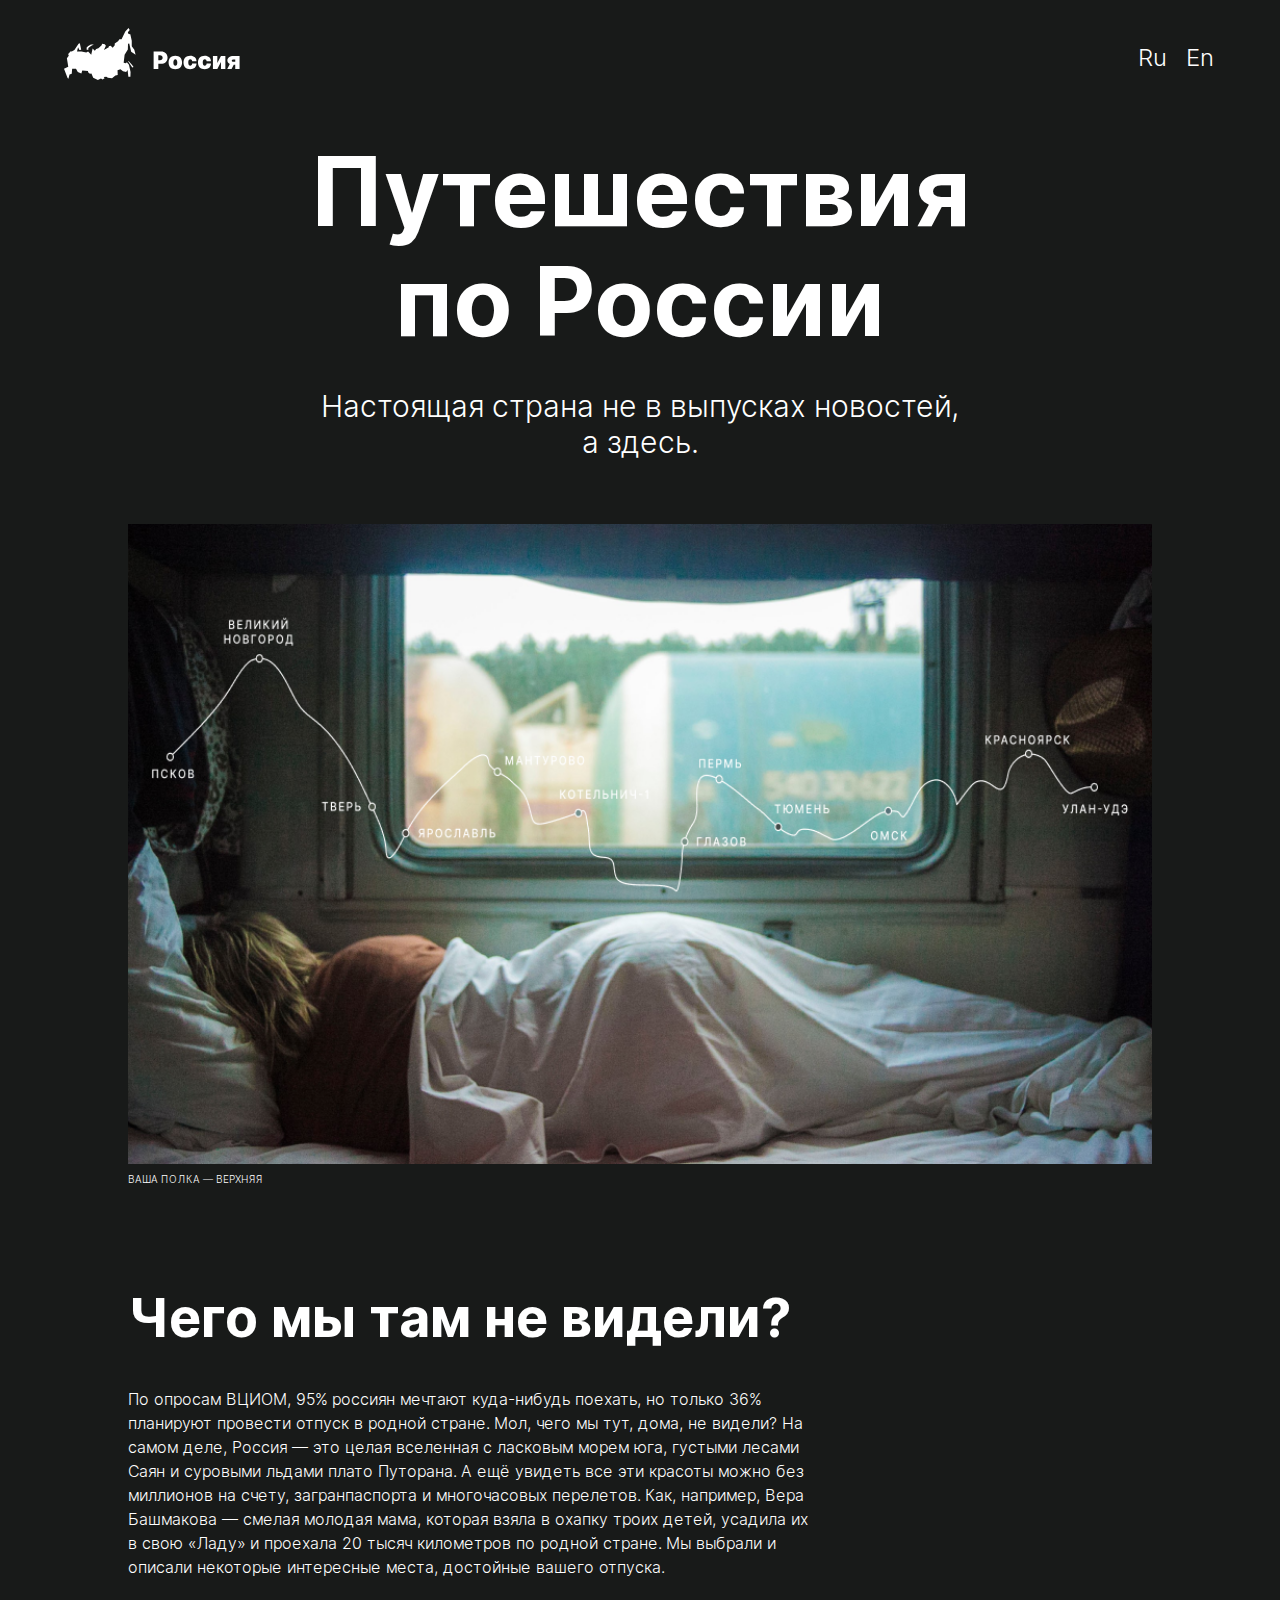
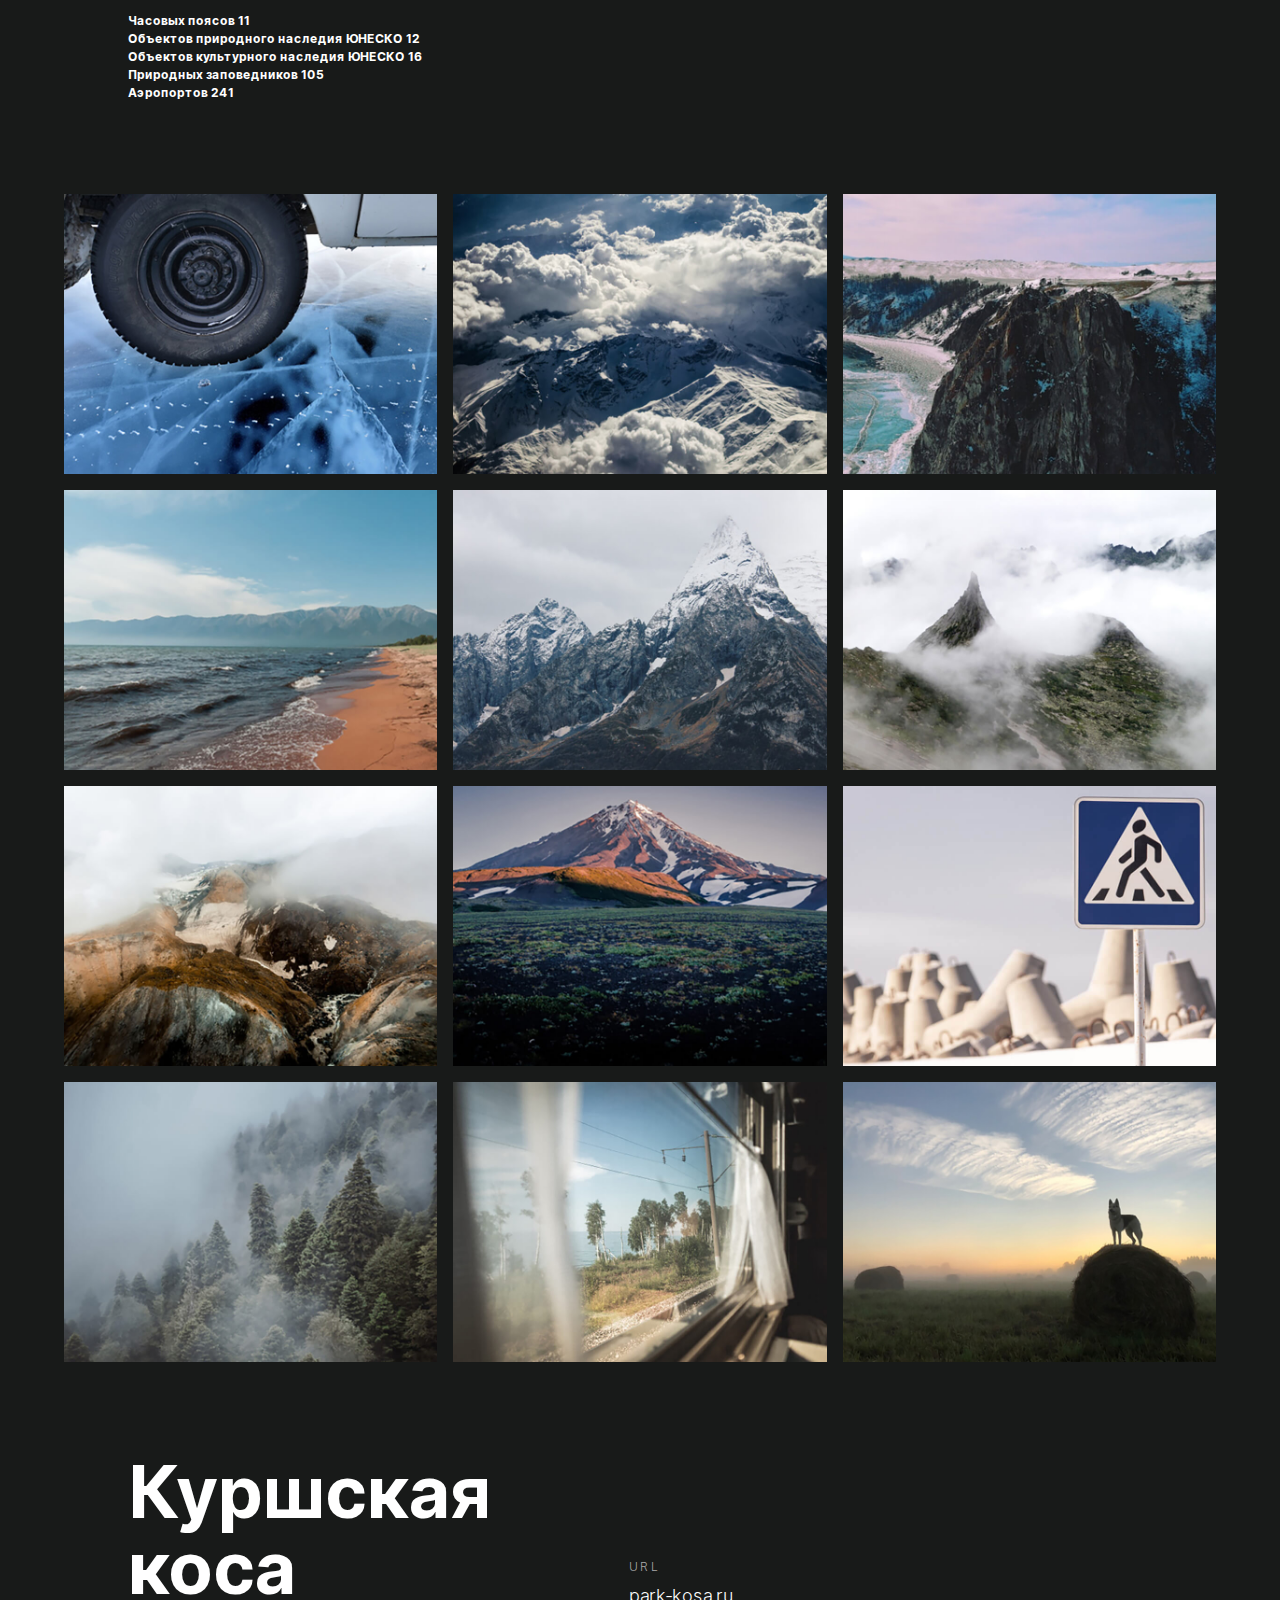
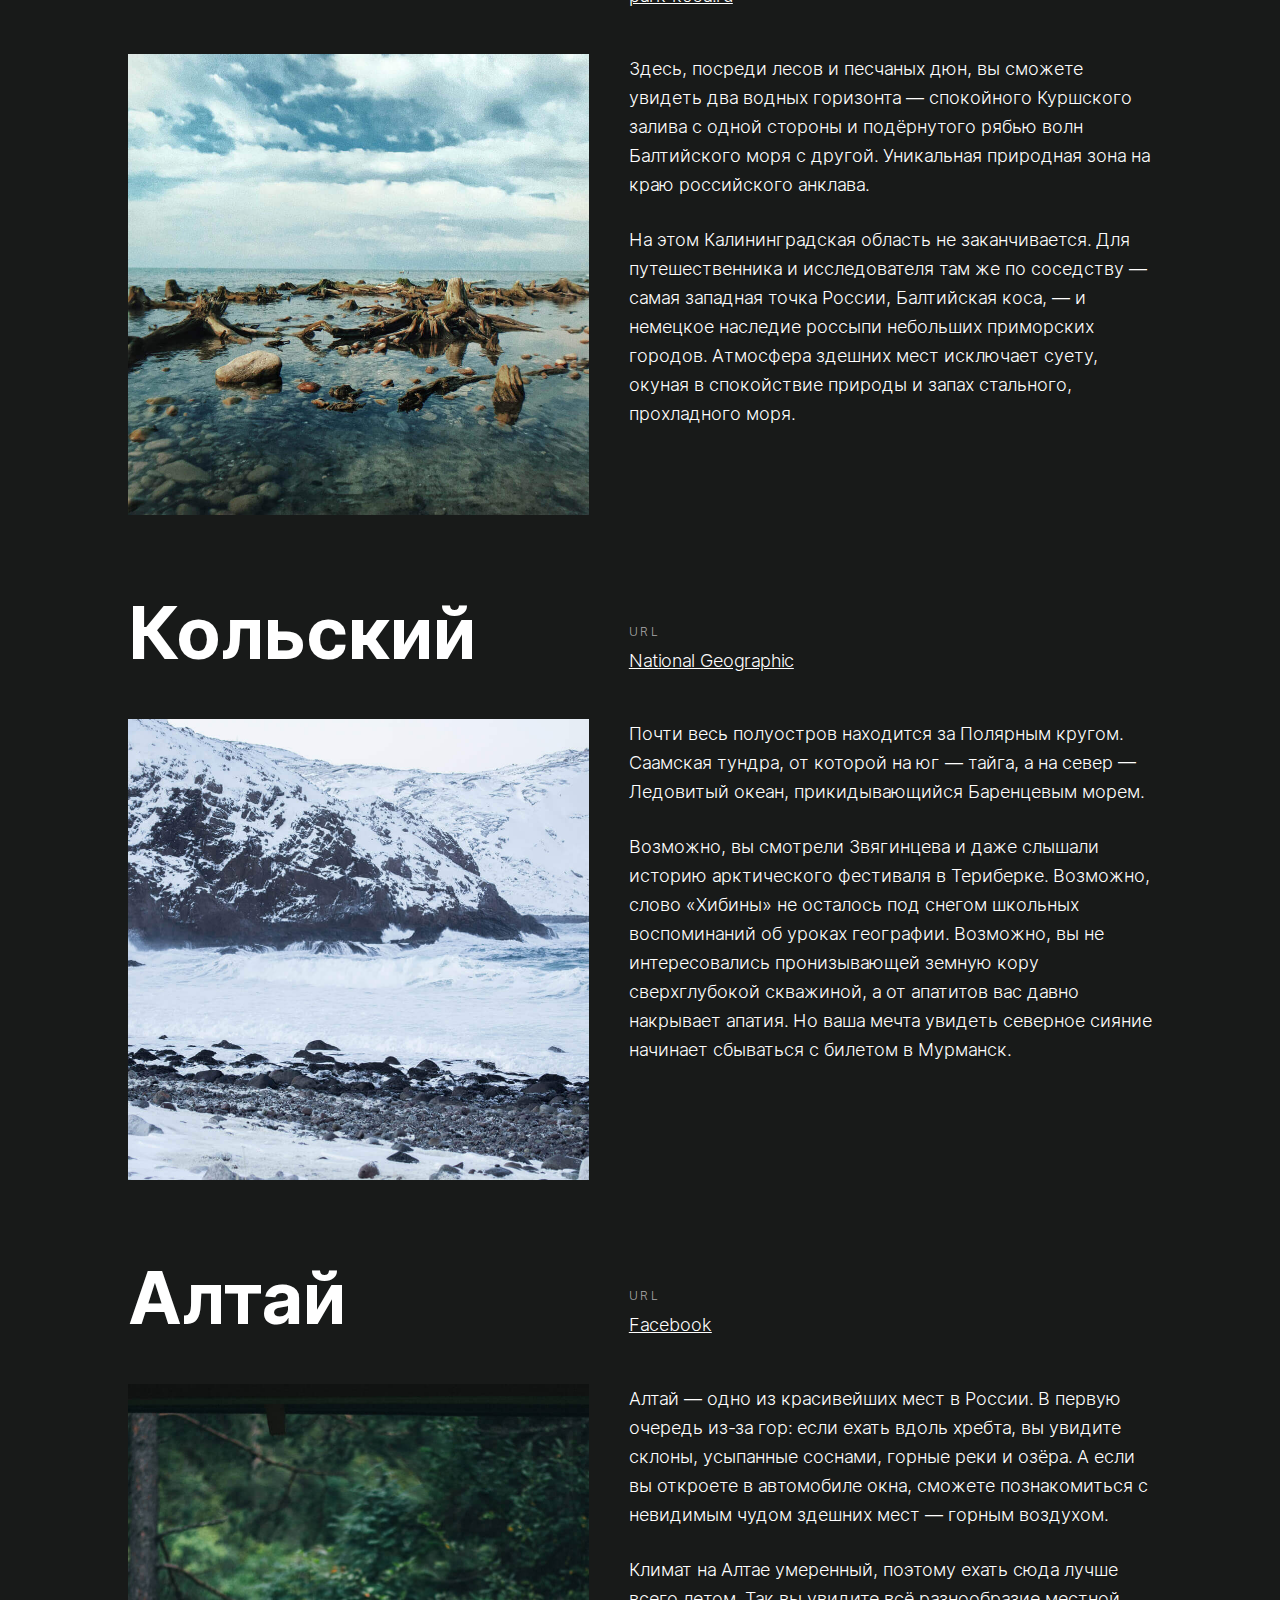
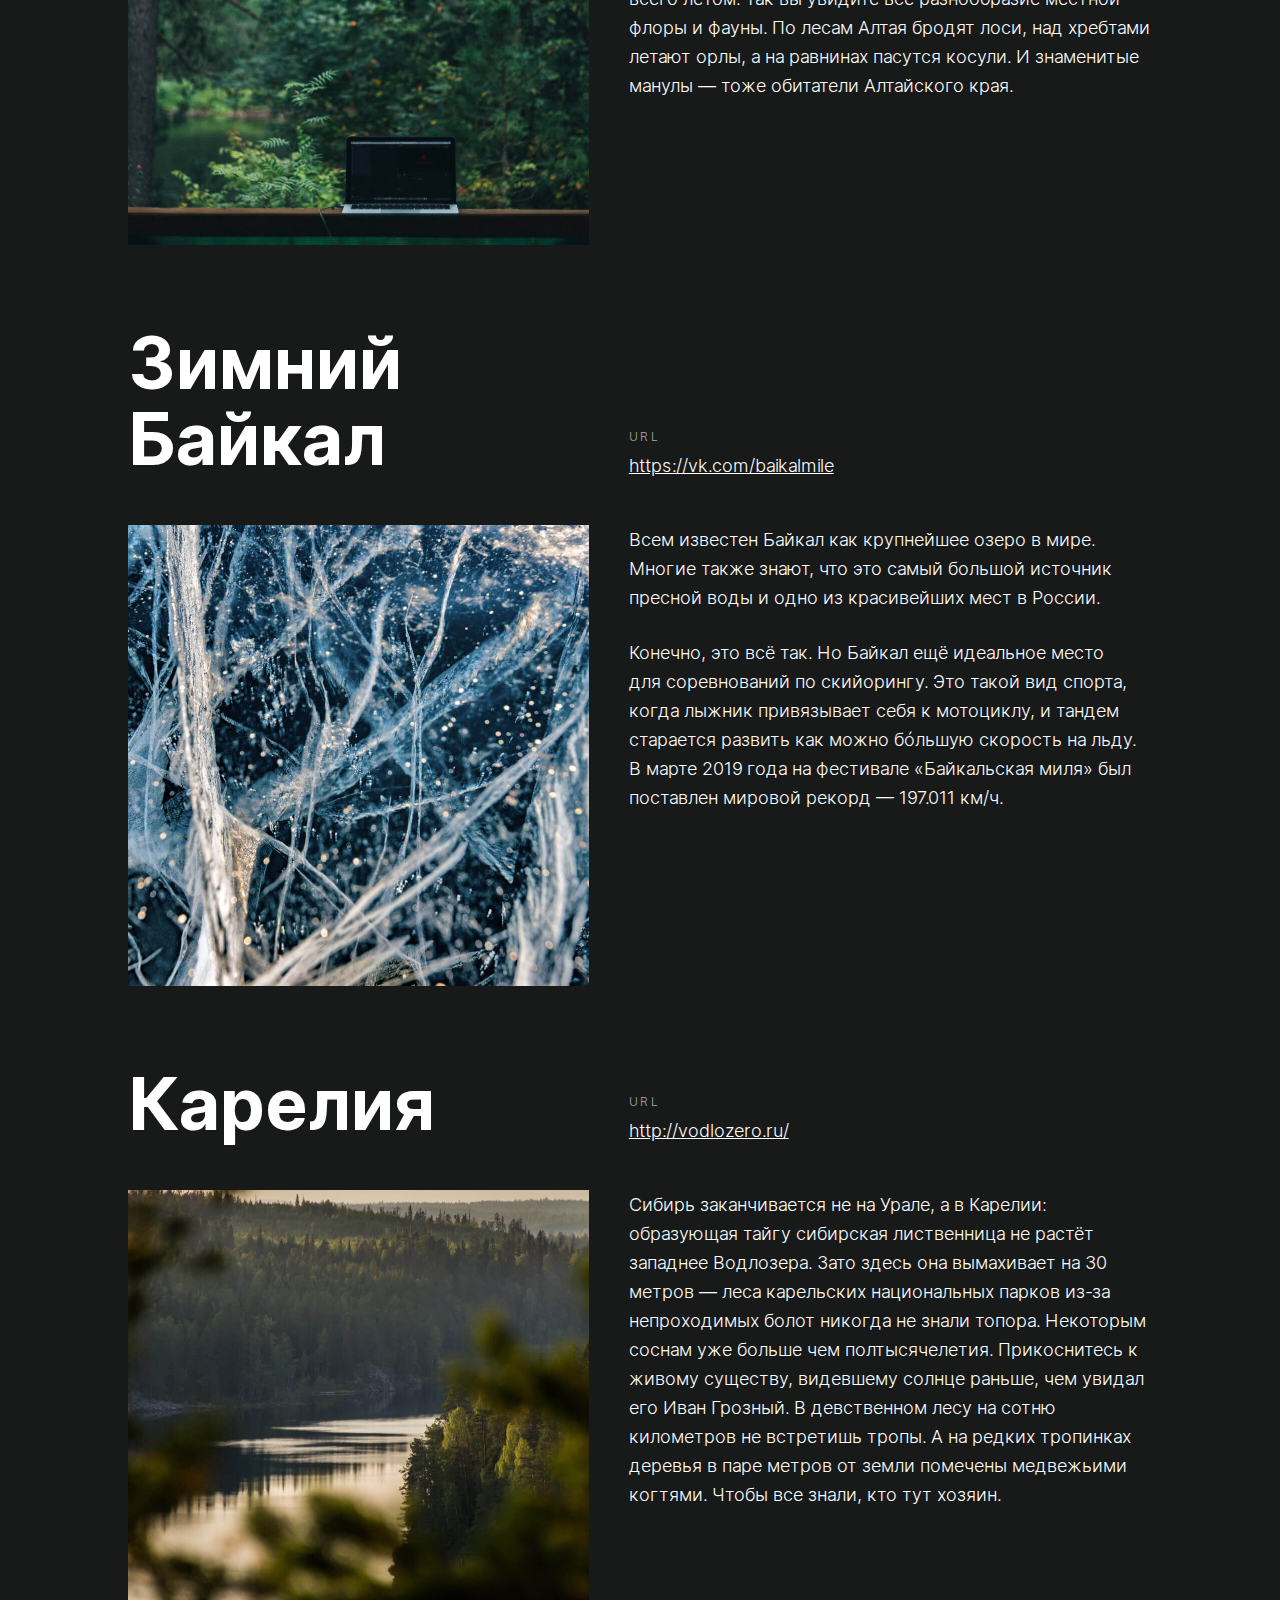
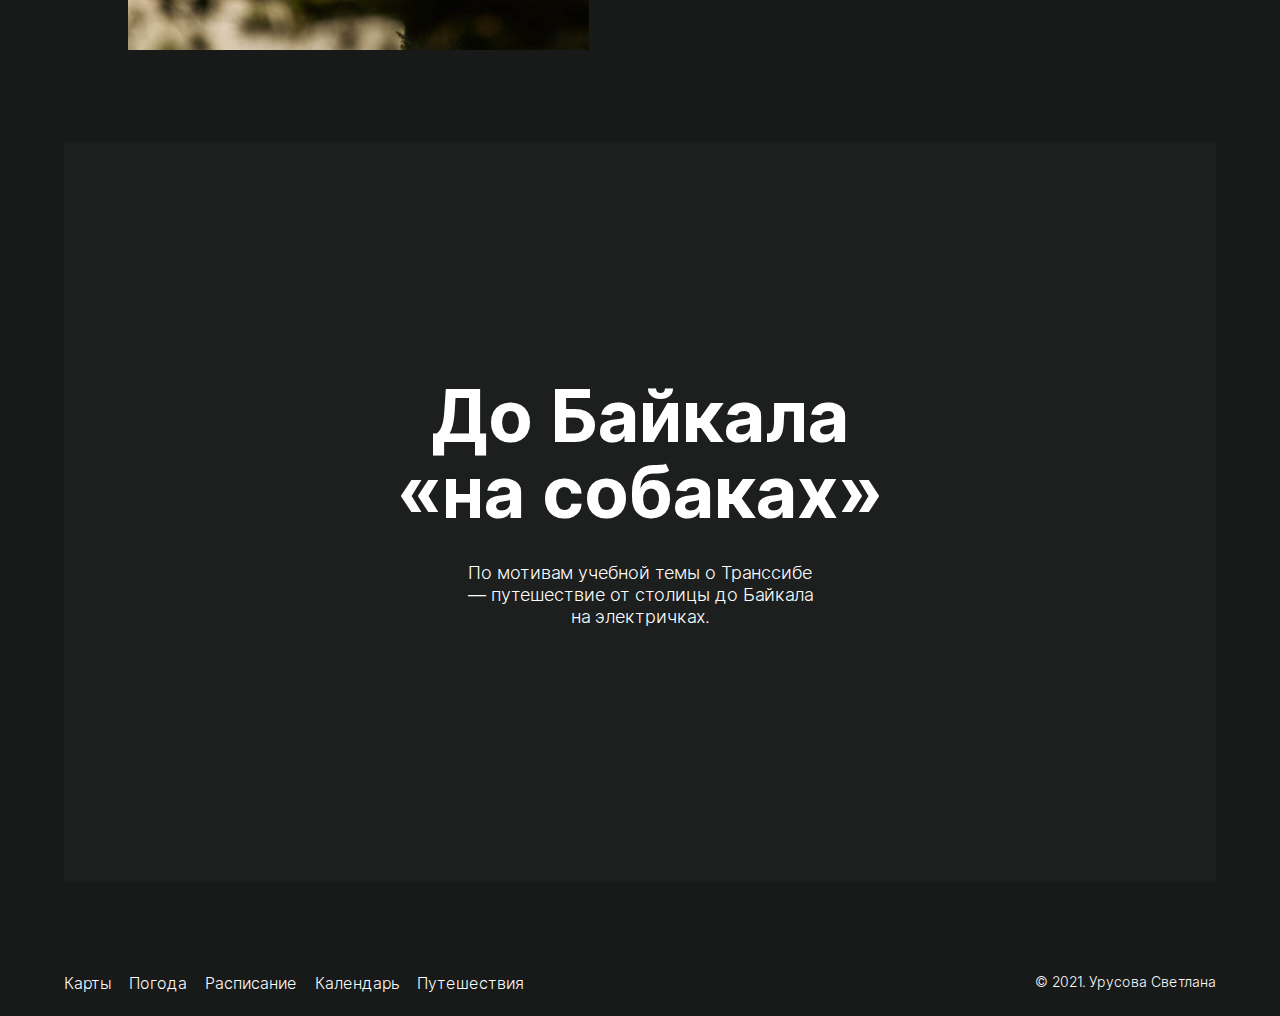
==== index.html @ 11ce10f1 "added bem" ====
<!DOCTYPE html>
<html lang="ru">
<head>
  <meta charset="UTF-8">
  <meta name="viewport" content="width=device-width, height=device-height, initial-scale=1.0"> 
  <meta name="description" content="Проектная работа 3 на Яндекс Практикуме">
  <link rel="stylesheet" href="./vendor/normalize.css">
  <link rel="stylesheet" href="./blocks/style.css">
  <link rel="stylesheet" href="./pages/index.css">
  <title>Путешествия по России</title>
</head>

<body>
  <div class="page">
    <header class="header">
      <img class="header__logo" src="images/header-logo.svg" alt="Логотип">
      <ul class=header__lang>
          <li><a class="header__lang-link" href="#">Ru</a></li>
          <li><a class="header__lang-link" href="#">En</a></li>
    </ul>
    </header>
    <main class="content">
      <section class="lead">
          <h1 class="lead__title">Путешествия по России</h1>
          <p class="lead__subtitle">Настоящая страна не в выпусках новостей, а здесь.</p>
          <div class="lead__maps">
            <img class="lead__image" src="./images/lead-polka.png" alt="Полка">
            <p class="lead__caption">ваша полка — верхняя</p>
          </div>
      </section>

      <section class="intro">
          <h2 class="intro__title">Чего мы там не видели?</h2>
          <p class="intro__text">По опросам ВЦИОМ, 95% россиян мечтают куда-нибудь поехать, но только 36% планируют провести отпуск в родной стране. 
              Мол, чего мы тут, дома, не видели? На самом деле, Россия — это целая вселенная с ласковым морем юга, густыми лесами Саян и суровыми льдами плато Путорана. 
              А ещё увидеть все эти красоты можно без миллионов на счету, загранпаспорта и многочасовых перелетов. 
              Как, например, Вера Башмакова — смелая молодая мама, которая взяла в охапку троих детей, усадила их в свою «Ладу» и проехала 20 тысяч километров по родной стране. 
              Мы выбрали и описали некоторые интересные места, достойные вашего отпуска.</p>
              <p class="intro__list">Часовых поясов 11
                Объектов природного наследия ЮНЕСКО 12
                Объектов культурного наследия ЮНЕСКО 16
                Природных заповедников 105
                Аэропортов 241</p>
      </section>

      <section class="photo-grid">
          <img class="photo-grid__item" src="./images/photo-grid-arisa.jpg" alt="">
          <img class="photo-grid__item" src="./images/photo-grid-atharva-tulsi.jpg" alt="">
          <img class="photo-grid__item" src="./images/photo-grid-baikal-2.jpg" alt="">
          <img class="photo-grid__item" src="./images/photo-grid-baikal.jpg" alt="">
          <img class="photo-grid__item" src="./images/photo-grid-elbrus.jpg" alt="">
          <img class="photo-grid__item" src="./images/photo-grid-ergaki.jpg" alt="">
          <img class="photo-grid__item" src="./images/photo-grid-kamchatka-1.jpg" alt="">
          <img class="photo-grid__item" src="./images/photo-grid-kamchatka-2.jpg" alt="">
          <img class="photo-grid__item" src="./images/photo-grid-kondratiev.jpg" alt="">
          <img class="photo-grid__item" src="./images/photo-grid-sochi.jpg" alt="">
          <img class="photo-grid__item" src="./images/photo-grid-train.jpg" alt="">
          <img class="photo-grid__item" src="./images/photo-grid-tuman.jpg" alt="">
      </section>

      <section class="places">
        <div class="place">
          <div class="place__location">
            <h2 class="place__title">Куршская коса</h2>
            <div class="place__website">
              <div class="place__url-heading">URL</div>
              <a class="place__link" href="park-kosa.ru" target="_blank">park-kosa.ru</a>
            </div>
          </div>
          <div class="place__main-text">
            <img class="place__image" src="./images/place-kosa.jpg" alt="Куршская коса">
            <div class="place__text">
              <p class="place__paragraph">Здесь, посреди лесов и песчаных дюн, вы сможете увидеть два водных горизонта — спокойного 
                Куршского залива с одной стороны и подёрнутого рябью волн Балтийского моря с другой. 
                Уникальная природная зона на краю российского анклава.</p>
              <p class="place__paragraph">На этом Калининградская область не заканчивается. Для путешественника и исследователя там же по соседству — самая западная точка России, 
                Балтийская коса, — и немецкое наследие россыпи небольших приморских городов. 
                Атмосфера здешних мест исключает суету, окуная в спокойствие природы и запах стального, прохладного моря.</p>
            </div>
          </div>
        </div>
        <div class="place">
          <div class="place__location">
            <h2 class="place__title">Кольский</h2>
            <div class="place__website">
              <div class="place__url-heading">URL</div>
              <a class="place__link" href="https://yourshot.nationalgeographic.com/photos/?keywords=kolskiy" target="_blank">National Geographic</a>
            </div>
          </div>
          <div class="place__main-text">
            <img class="place__image" src="./images/place-kolsky.jpg" alt="Кольский">
            <div class="place__text">
              <p class="place__paragraph">Почти весь полуостров находится за Полярным кругом. Саамская тундра, от которой на юг — 
                тайга, а на север — Ледовитый океан, прикидывающийся Баренцевым морем.</p>
              <p class="place__paragraph">Возможно, вы смотрели Звягинцева и даже слышали историю арктического фестиваля в Териберке. 
                Возможно, слово «Хибины» не осталось под снегом школьных воспоминаний об уроках географии. Возможно, вы не интересовались 
                пронизывающей земную кору сверхглубокой скважиной, а от апатитов вас давно накрывает апатия. Но ваша мечта увидеть северное сияние начинает сбываться с билетом
                в Мурманск.</p>
            </div>
           </div>
        </div>
        <div class="place">
          <div class="place__location">
            <h2 class="place__title">Алтай</h2>
            <div class="place__website">
              <div class="place__url-heading">URL</div>
              <a class="place__link" href="https://www.facebook.com/vera.bashmakova/posts/10156011613718822" target="_blank">Facebook</a>
            </div>
          </div>
          <div class="place__main-text">
            <img class="place__image" src="./images/place-altai.jpg" alt="Алтай">
            <div class="place__text">
              <p class="place__paragraph">Алтай — одно из красивейших мест в России. 
                В первую очередь из-за гор: если ехать вдоль хребта, вы увидите склоны, усыпанные соснами, горные реки и озёра. 
                А если вы откроете в автомобиле окна, сможете познакомиться с невидимым чудом здешних мест — горным воздухом.</p>
              <p class="place__paragraph">Климат на Алтае умеренный, поэтому ехать сюда лучше всего летом. 
                Так вы увидите всё разнообразие местной флоры и фауны. 
                По лесам Алтая бродят лоси, над хребтами летают орлы, а на равнинах пасутся косули. 
                И знаменитые манулы — тоже обитатели Алтайского края.</p>
            </div>
          </div>
        </div>
        <div class="place">
          <div class="place__location">
            <h2 class="place__title">Зимний Байкал</h2>
            <div class="place__website">
              <div class="place__url-heading">URL</div>
              <a class="place__link" href="https://vk.com/baikalmile" target="_blank">https://vk.com/baikalmile</a>
            </div>
          </div>
          <div class="place__main-text">
            <img class="place__image" src="./images/place-winter-baikal.jpg" alt="Зимний байкал">
            <div class="place__text">
              <p class="place__paragraph">Всем известен Байкал как крупнейшее озеро 
                в мире. Многие также знают, что это самый большой источник пресной воды и одно из красивейших мест в России.</p>
              <p class="place__paragraph">Конечно, это всё так. Но Байкал ещё идеальное место для соревнований по скийорингу. 
                Это такой вид спорта, когда лыжник привязывает себя 
                к мотоциклу, и тандем старается развить как можно бóльшую скорость на льду. 
                В марте 2019 года на фестивале «Байкальская миля» был поставлен мировой рекорд — 197.011 км/ч.</p>
            </div>
          </div>
        </div>
        <div class="place">
          <div class="place__location">
            <h2 class="place__title">Карелия</h2>
            <div class="place__website">
              <div class="place__url-heading">URL</div>
              <a class="place__link" href="http://vodlozero.ru/" target="_blank">http://vodlozero.ru/</a>
            </div>
          </div>
          <div class="place__main-text">
            <img class="place__image" src="./images/place-karelia.jpg" alt="Карелия">
            <div class="place__text">
              <p class="place__paragraph">Сибирь заканчивается не на Урале, а в Карелии: образующая тайгу сибирская лиственница не растёт западнее Водлозера. 
                Зато здесь она вымахивает на 30 метров — леса карельских национальных парков из-за непроходимых болот никогда не знали топора. 
                Некоторым соснам уже больше чем полтысячелетия. Прикоснитесь к живому существу, видевшему солнце раньше, чем увидал его Иван Грозный. 
                В девственном лесу на сотню километров не встретишь тропы. 
                А на редких тропинках деревья в паре метров от земли помечены медвежьими когтями. 
                Чтобы все знали, кто тут хозяин.</p>
            </div>
          </div>
        </div>
      </section>

      <section class="cover">
          <div class="cover__overlay">
            <a class="cover__title" href="https://stampsy.com/na-elektrichkakh-do-baikala">До Байкала «на собаках»</a>
            <p class="cover__subtitle">По мотивам учебной темы о Транссибе — путешествие от столицы до Байкала на электричках.</p>
        </div>
      </section>
    </main>
    <footer class="footer">
      <div class="footer__column-links">
          <a class="footer__column-link" href="https://yandex.ru/maps" target="_blank">Карты</a>
          <a class="footer__column-link" href="https://yandex.ru/pogoda" target="_blank">Погода</a>
          <a class="footer__column-link" href="https://rasp.yandex.ru" target="_blank">Расписание</a>
          <a class="footer__column-link" href="https://calendar.yandex.ru" target="_blank">Календарь</a>
          <a class="footer__column-link" href="https://travel.yandex.ru" target="_blank">Путешествия</a>
      </div>
      <p class="footer__column-copyright">© 2021. Урусова Светлана</p>
    </footer>
  </div> 
</body>
</html>
---- blocks/style.css ----
body {
 background-color: #181A19;
}



.lead__image {

}


.footer__columns {

}

@media screen and (min-width: 320px) and (max-width: 425px){

}

@media screen and (min-width:426px) and (max-width:767px) {
 
}



@media screen and (min-width:768px) and (max-width:1024px) {
 
}


/*@media screen and (min-width:840px) and (max-width:1024px) {

  .intro {
    width: 90%;
  }
  .cover {
    width: 100%;
    height: 640px;
  }
  .places {
    width: 90%;
  }

  .place {
    margin-top: 72px;
  }
  
  .place__website {
    margin-left: 32px;
  }
  .place__text {
    margin-left: 32px;
}
.place__title {
  font-size: 42px;
  line-height: 46px;  
}


}*/
---- pages/index.css ----
@import url(../vendor/normalize.css);
@import url(../fonts/fonts.css);
@import url(../blocks/page/page.css);
@import url(../blocks/content/content.css);
@import url(../blocks/header/header.css);
@import url(../blocks/header/__logo/header__logo.css);
@import url(../blocks/header/__lang/header__lang.css);
@import url(../blocks/header/__lang-link/header__lang-link.css);
@import url(../blocks/header/__lang-link/_link/header__lang_link.txt);
@import url(../blocks/lead/lead.css);
@import url(../blocks/lead/__title/lead__title.css);
@import url(../blocks/lead/__subtitle/lead__subtitle.css);
@import url(../blocks/lead/__maps/lead__maps.css);
@import url(../blocks/lead/__image/lead__image.css);
@import url(../blocks/lead/__caption/lead__caption.css);
@import url(../blocks/intro/intro.css);
@import url(../blocks/intro/__title/intro__title.css);
@import url(../blocks/intro/__text/intro__text.css);
@import url(../blocks/intro/__list/intro__list.css);
@import url(../blocks/photo-grid/photo-grid.css);
@import url(../blocks/photo-grid/__item/photo-grid__item.css);
@import url(../blocks/places/places.css);
@import url(../blocks/place/place.css);
@import url(../blocks/place/__location/place__location.css);
@import url(../blocks/place/__title/place__title.css);
@import url(../blocks/place/__website/place__website.css);
@import url(../blocks/place/__url-heading/place__url-heading.css);
@import url(../blocks/place/__link/place__link.css);
@import url(../blocks/place/__main-text/place__main-text.css);
@import url(../blocks/place/__image/place__image.css);
@import url(../blocks/place/__text/place__text.css);
@import url(../blocks/place/__paragraph/place__paragraph.css);
@import url(../blocks/cover/cover.css);
@import url(../blocks/cover/__overlay/cover__overlay.css);
@import url(../blocks/cover/__title/cover__title.css);
@import url(../blocks/cover/__subtitle/cover__subtitle.css);
@import url(../blocks/footer/footer.css);
@import url(../blocks/footer/__column-links/footer__column-links.css);
@import url(../blocks/footer/__column-link/footer__column-link.css);
@import url(../blocks/footer/__column-copyright/footer__column-copyright.css);
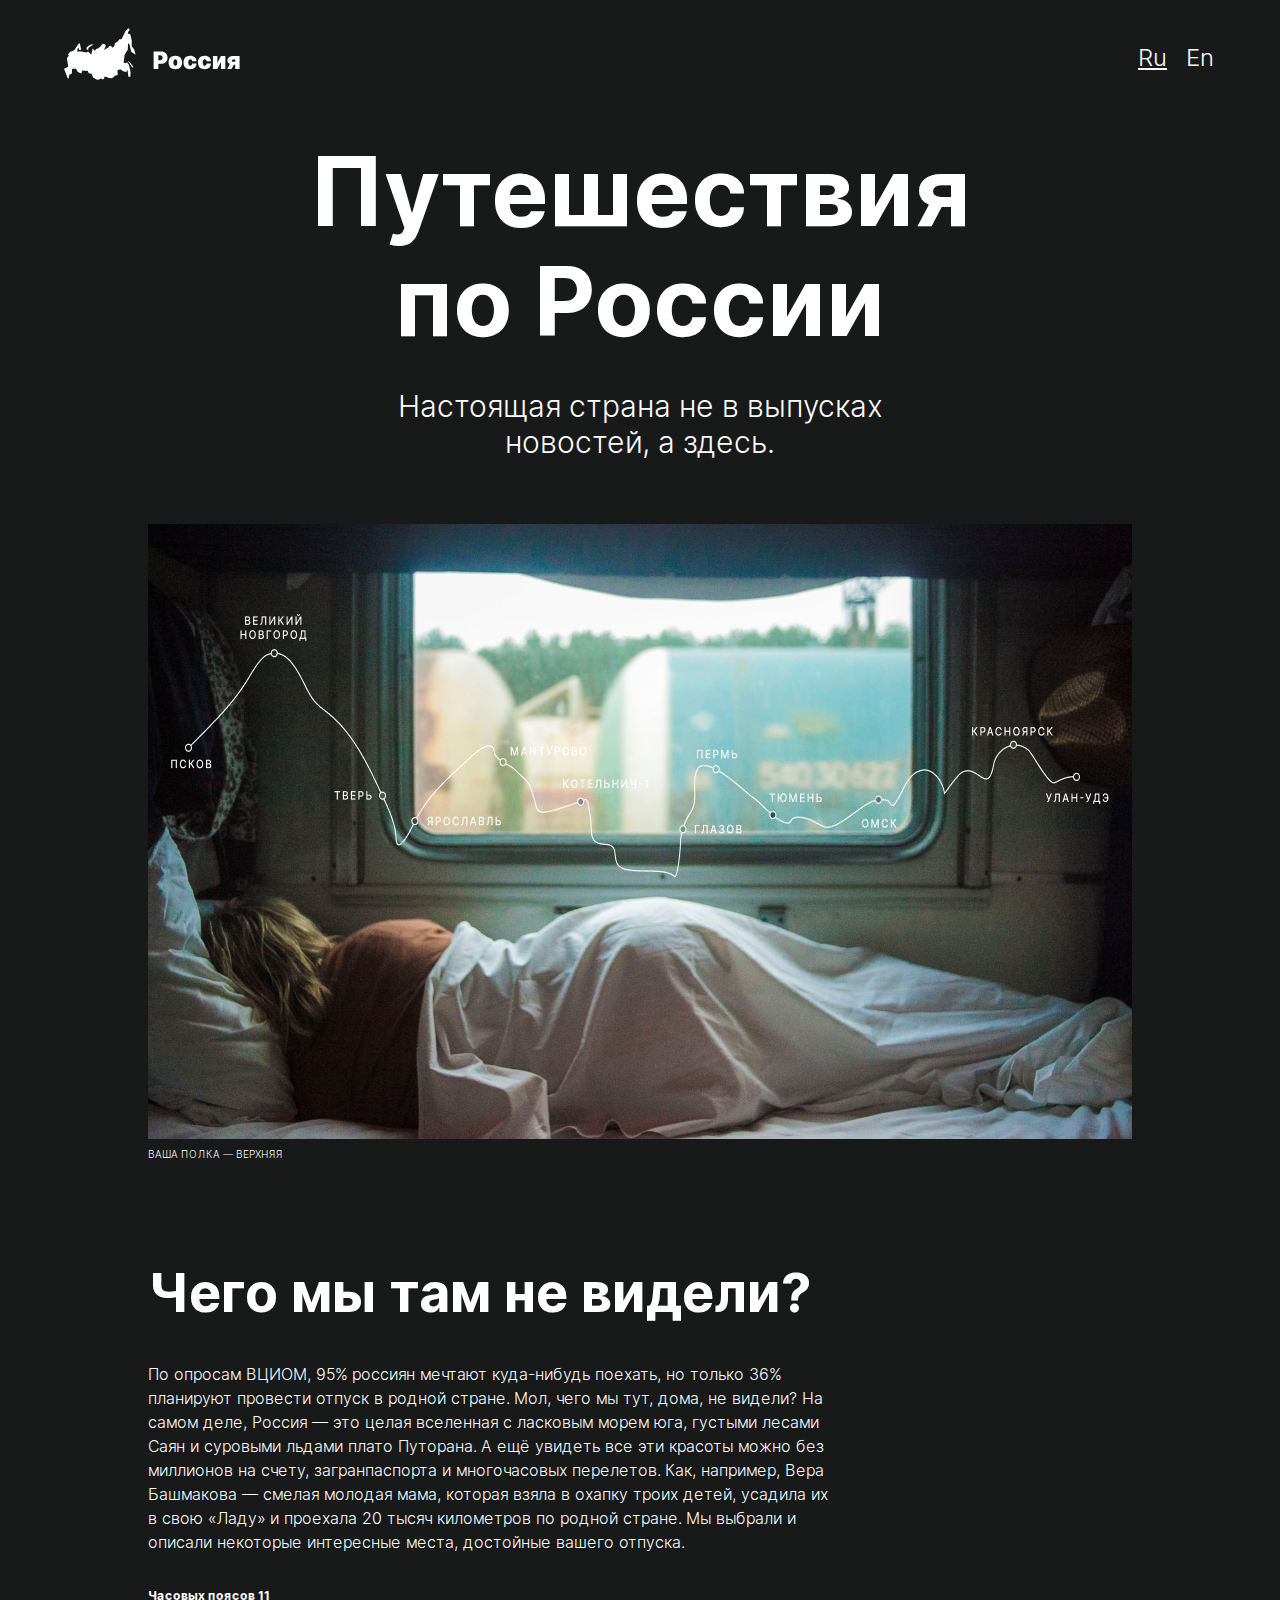
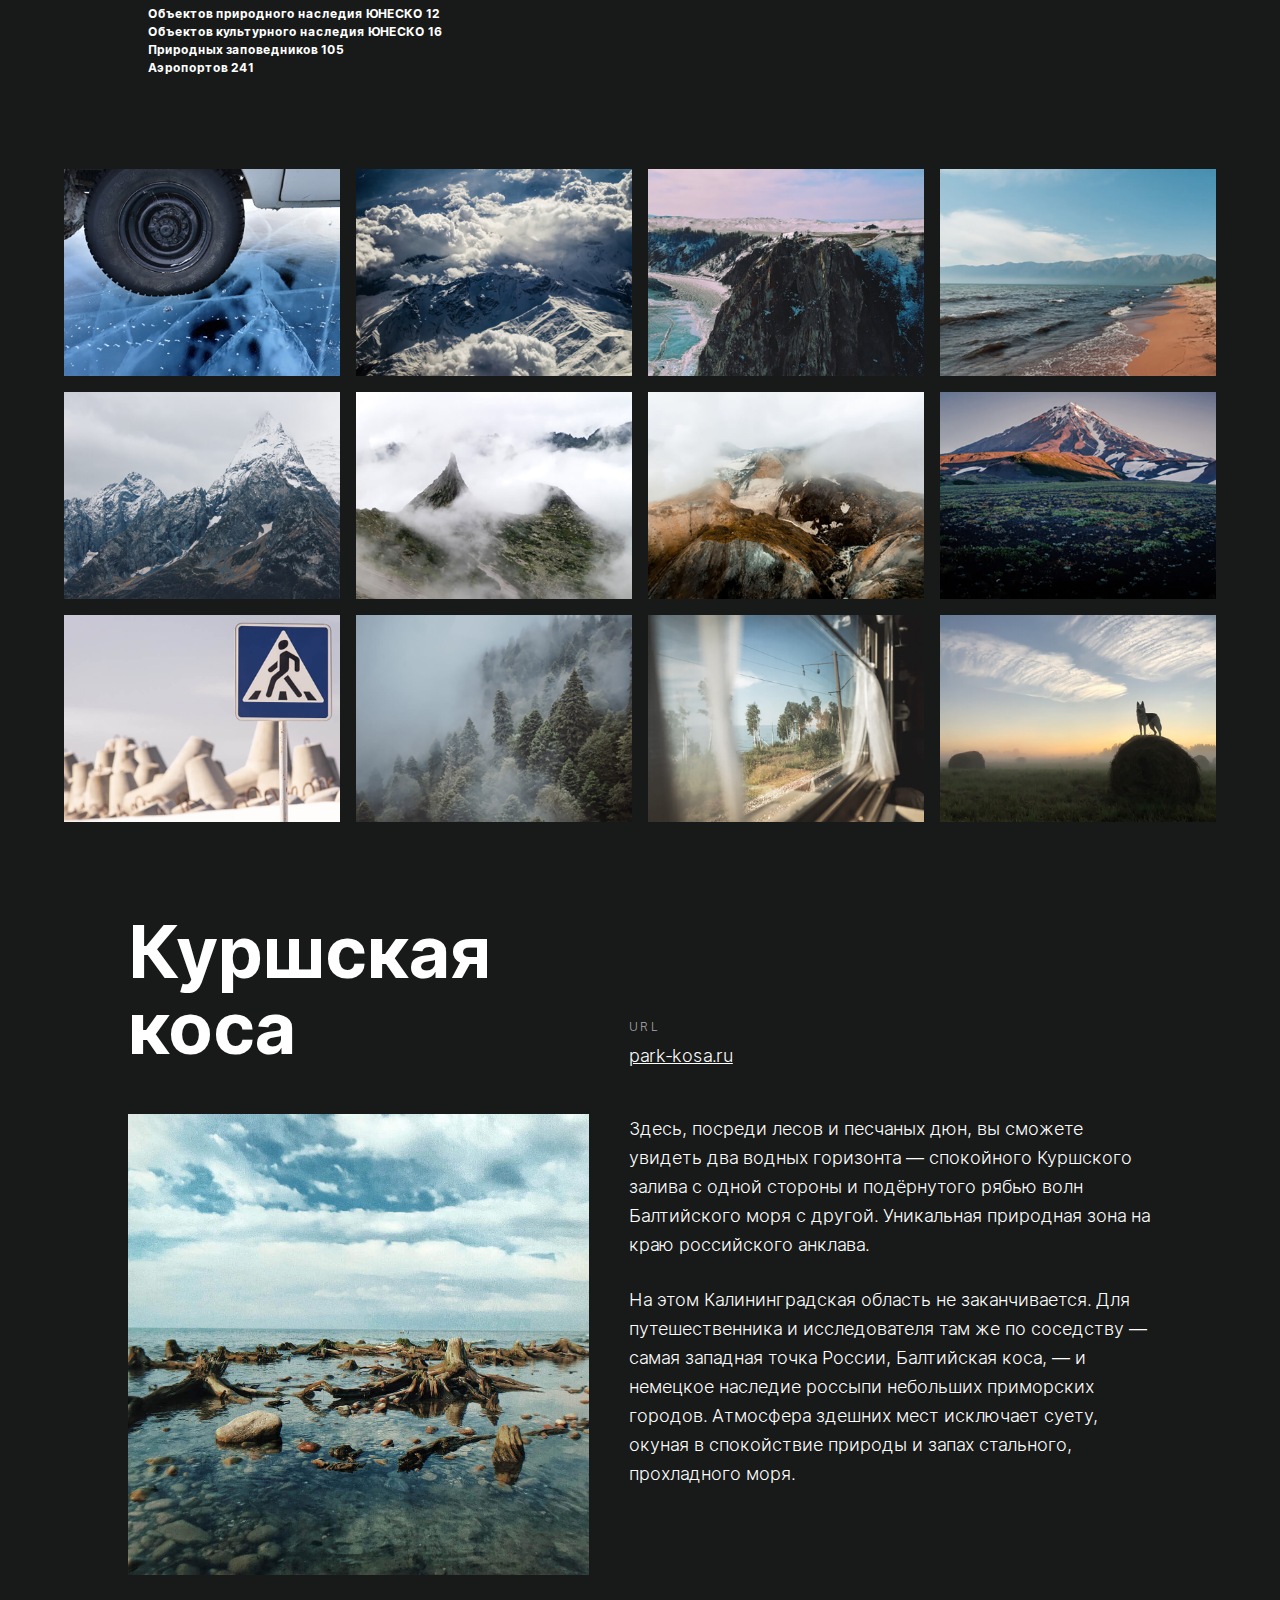
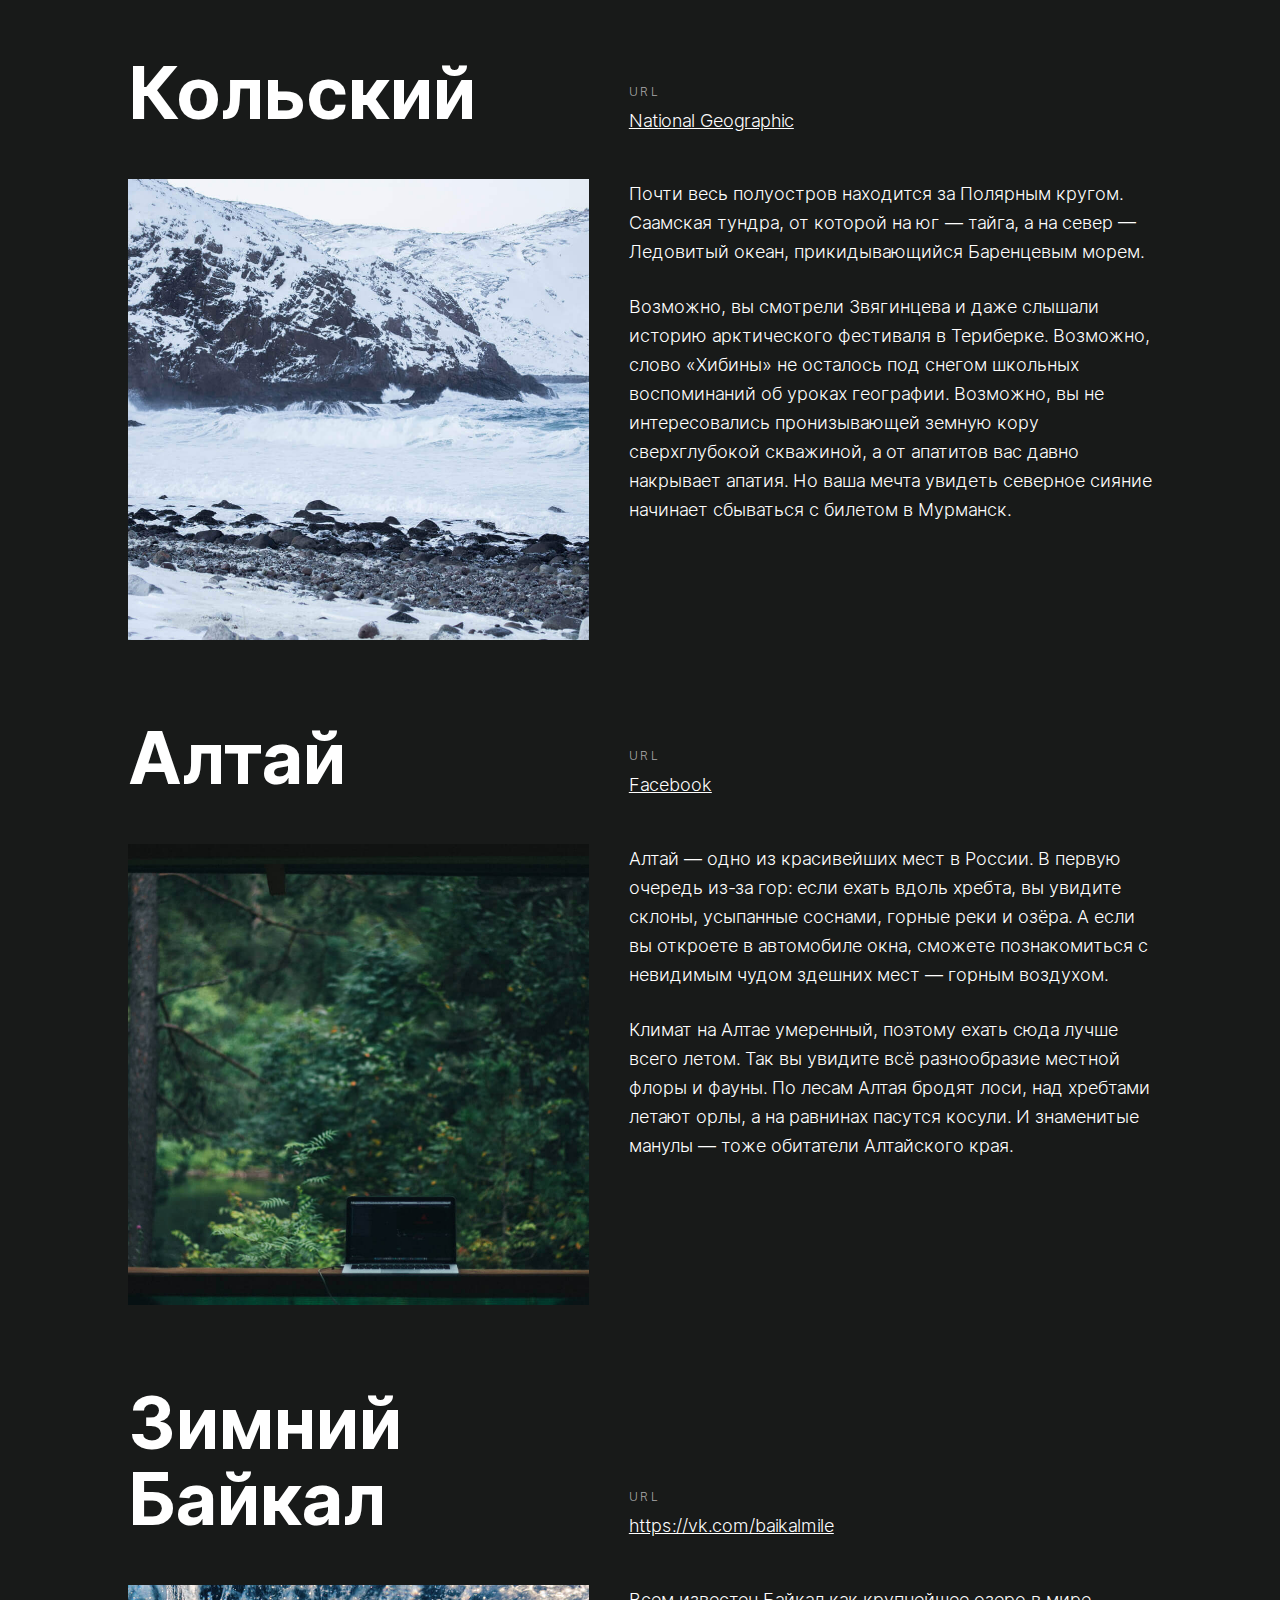
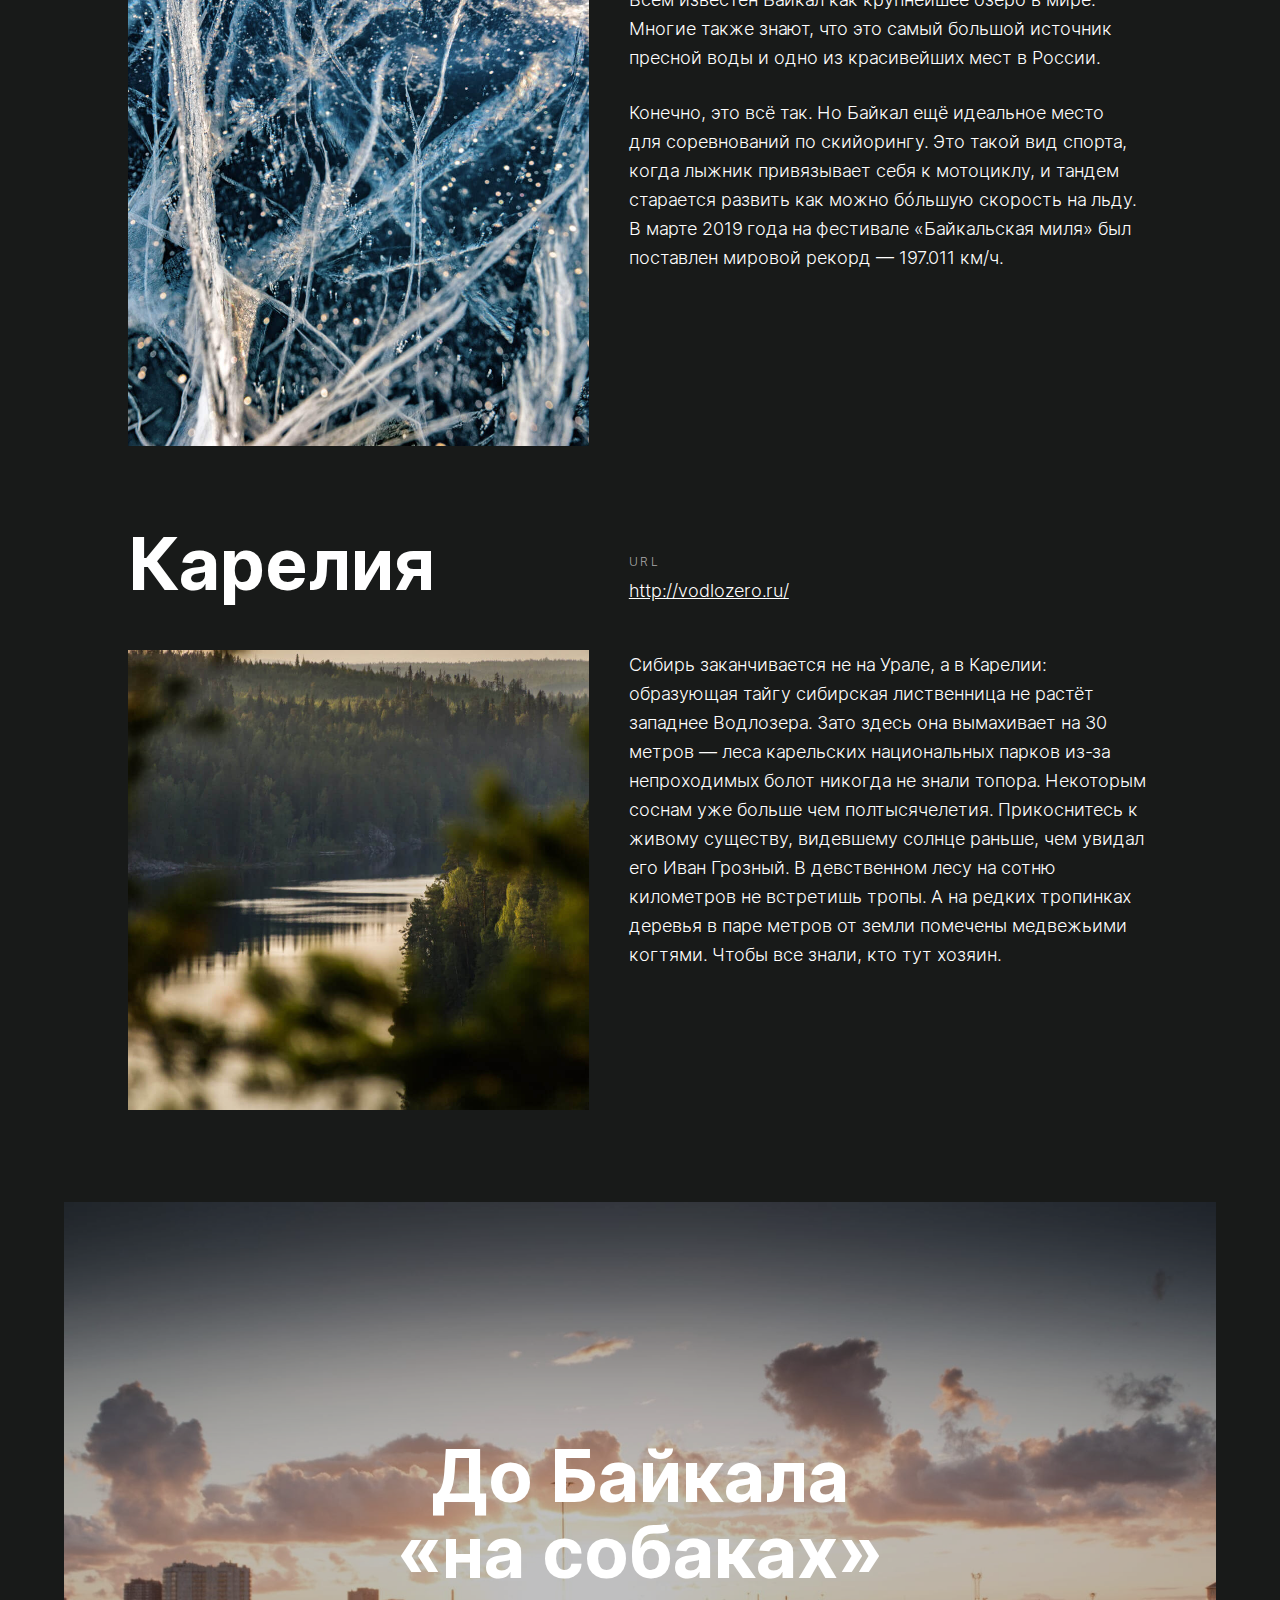
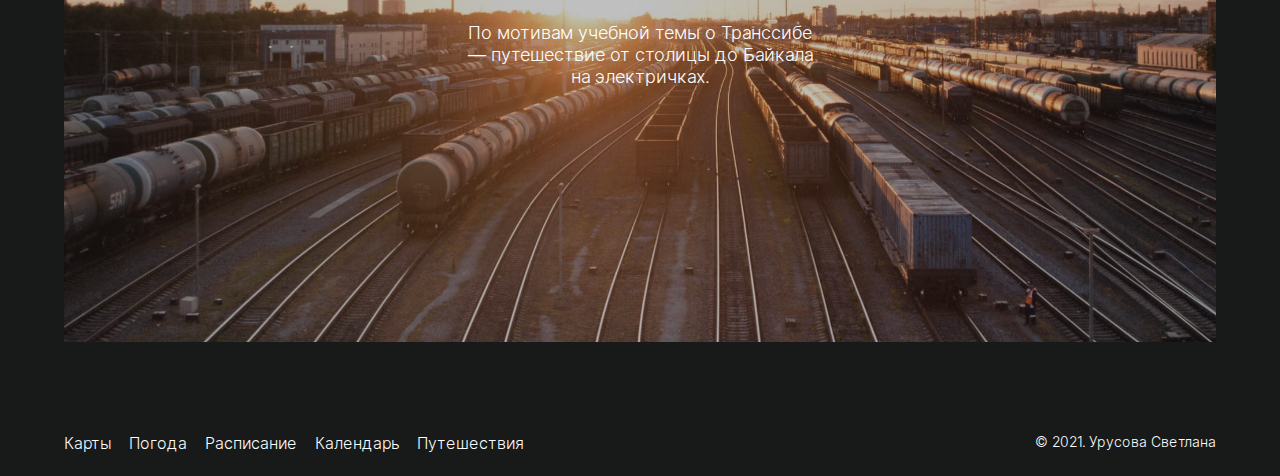
==== commit 2d8ae501: "correct files" ====
--- a/index.html
+++ b/index.html
@@ -4,18 +4,16 @@
   <meta charset="UTF-8">
   <meta name="viewport" content="width=device-width, height=device-height, initial-scale=1.0"> 
   <meta name="description" content="Проектная работа 3 на Яндекс Практикуме">
-  <link rel="stylesheet" href="./vendor/normalize.css">
-  <link rel="stylesheet" href="./blocks/style.css">
   <link rel="stylesheet" href="./pages/index.css">
   <title>Путешествия по России</title>
 </head>
 
-<body>
+<body class="common">
   <div class="page">
     <header class="header">
       <img class="header__logo" src="images/header-logo.svg" alt="Логотип">
       <ul class=header__lang>
-          <li><a class="header__lang-link" href="#">Ru</a></li>
+          <li><a class="header__lang-link header__lang-link_active" href="#">Ru</a></li>
           <li><a class="header__lang-link" href="#">En</a></li>
     </ul>
     </header>
--- a/pages/index.css
+++ b/pages/index.css
@@ -1,12 +1,13 @@
 @import url(../vendor/normalize.css);
 @import url(../fonts/fonts.css);
+@import url(../blocks/common/common.css);
 @import url(../blocks/page/page.css);
 @import url(../blocks/content/content.css);
 @import url(../blocks/header/header.css);
 @import url(../blocks/header/__logo/header__logo.css);
 @import url(../blocks/header/__lang/header__lang.css);
 @import url(../blocks/header/__lang-link/header__lang-link.css);
-@import url(../blocks/header/__lang-link/_link/header__lang_link.txt);
+@import url(../blocks/header/__lang-link/_active/header__lang-link_active.css);
 @import url(../blocks/lead/lead.css);
 @import url(../blocks/lead/__title/lead__title.css);
 @import url(../blocks/lead/__subtitle/lead__subtitle.css);
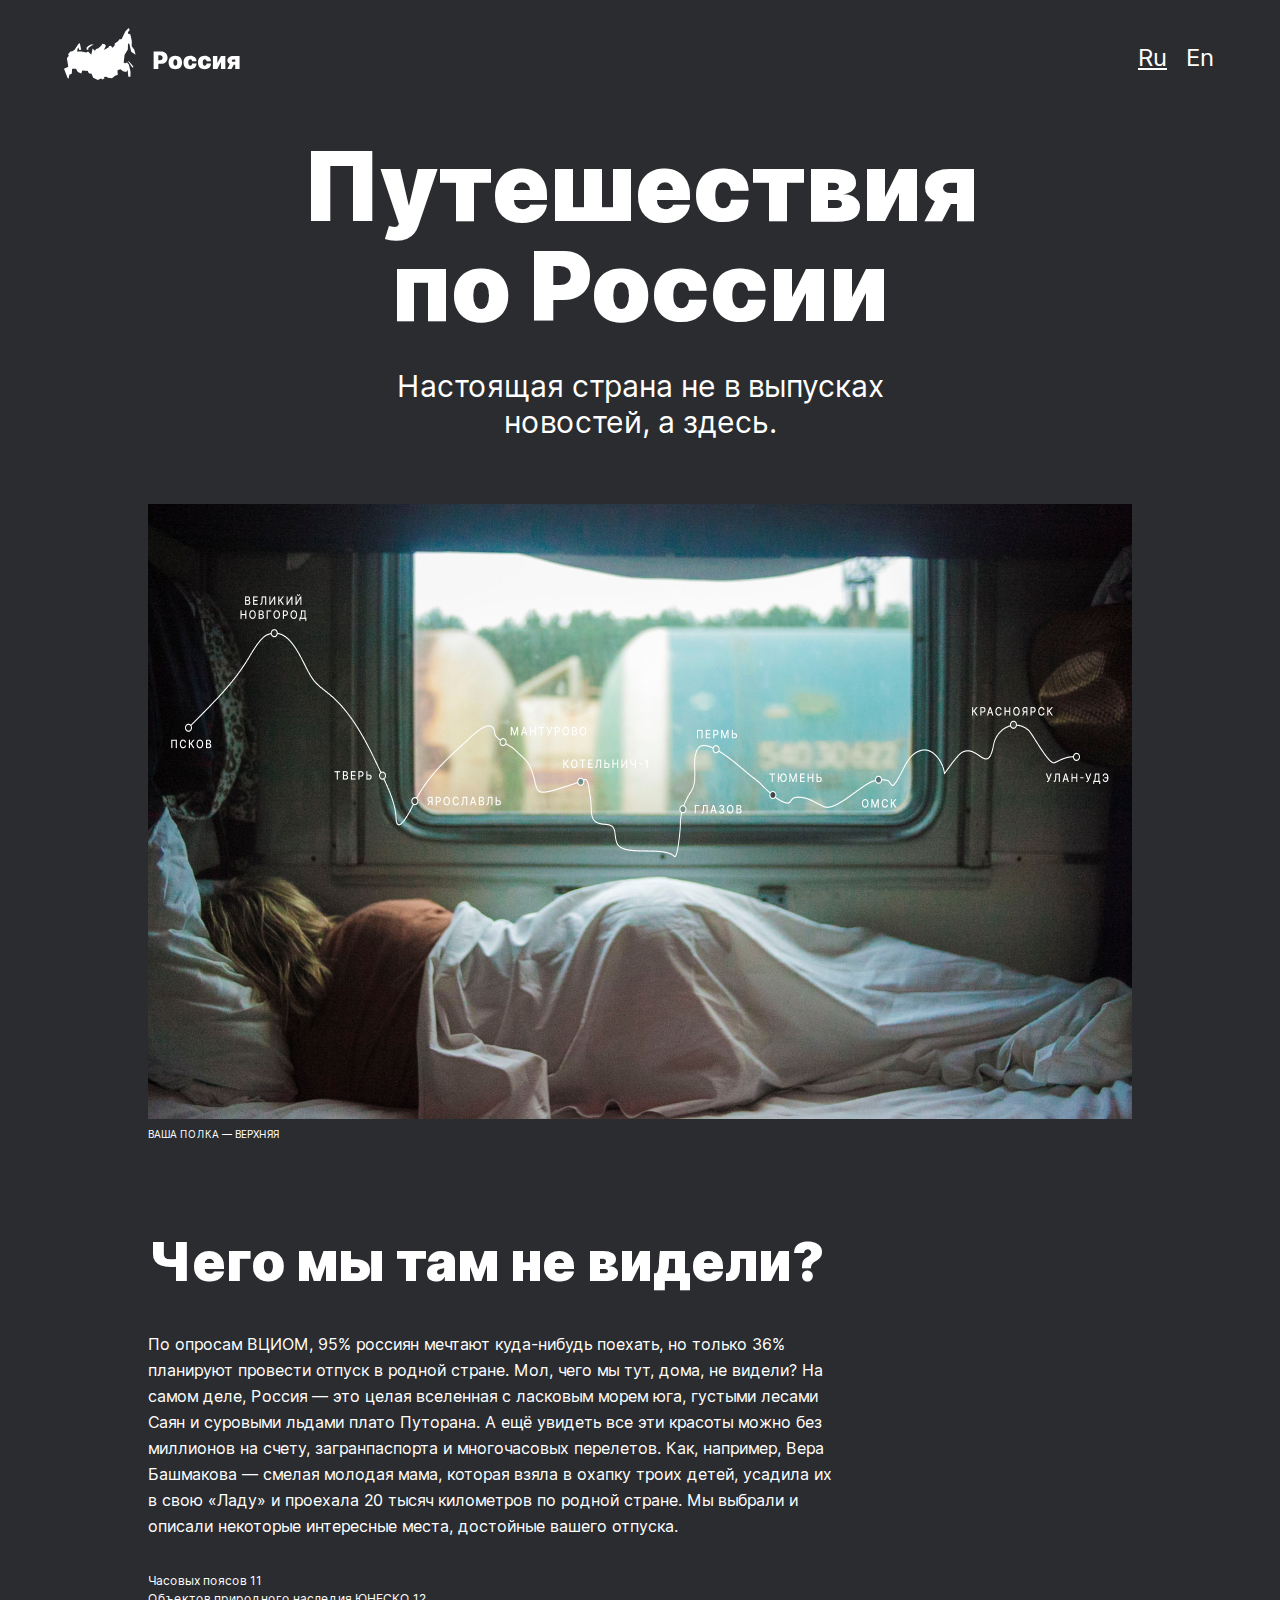
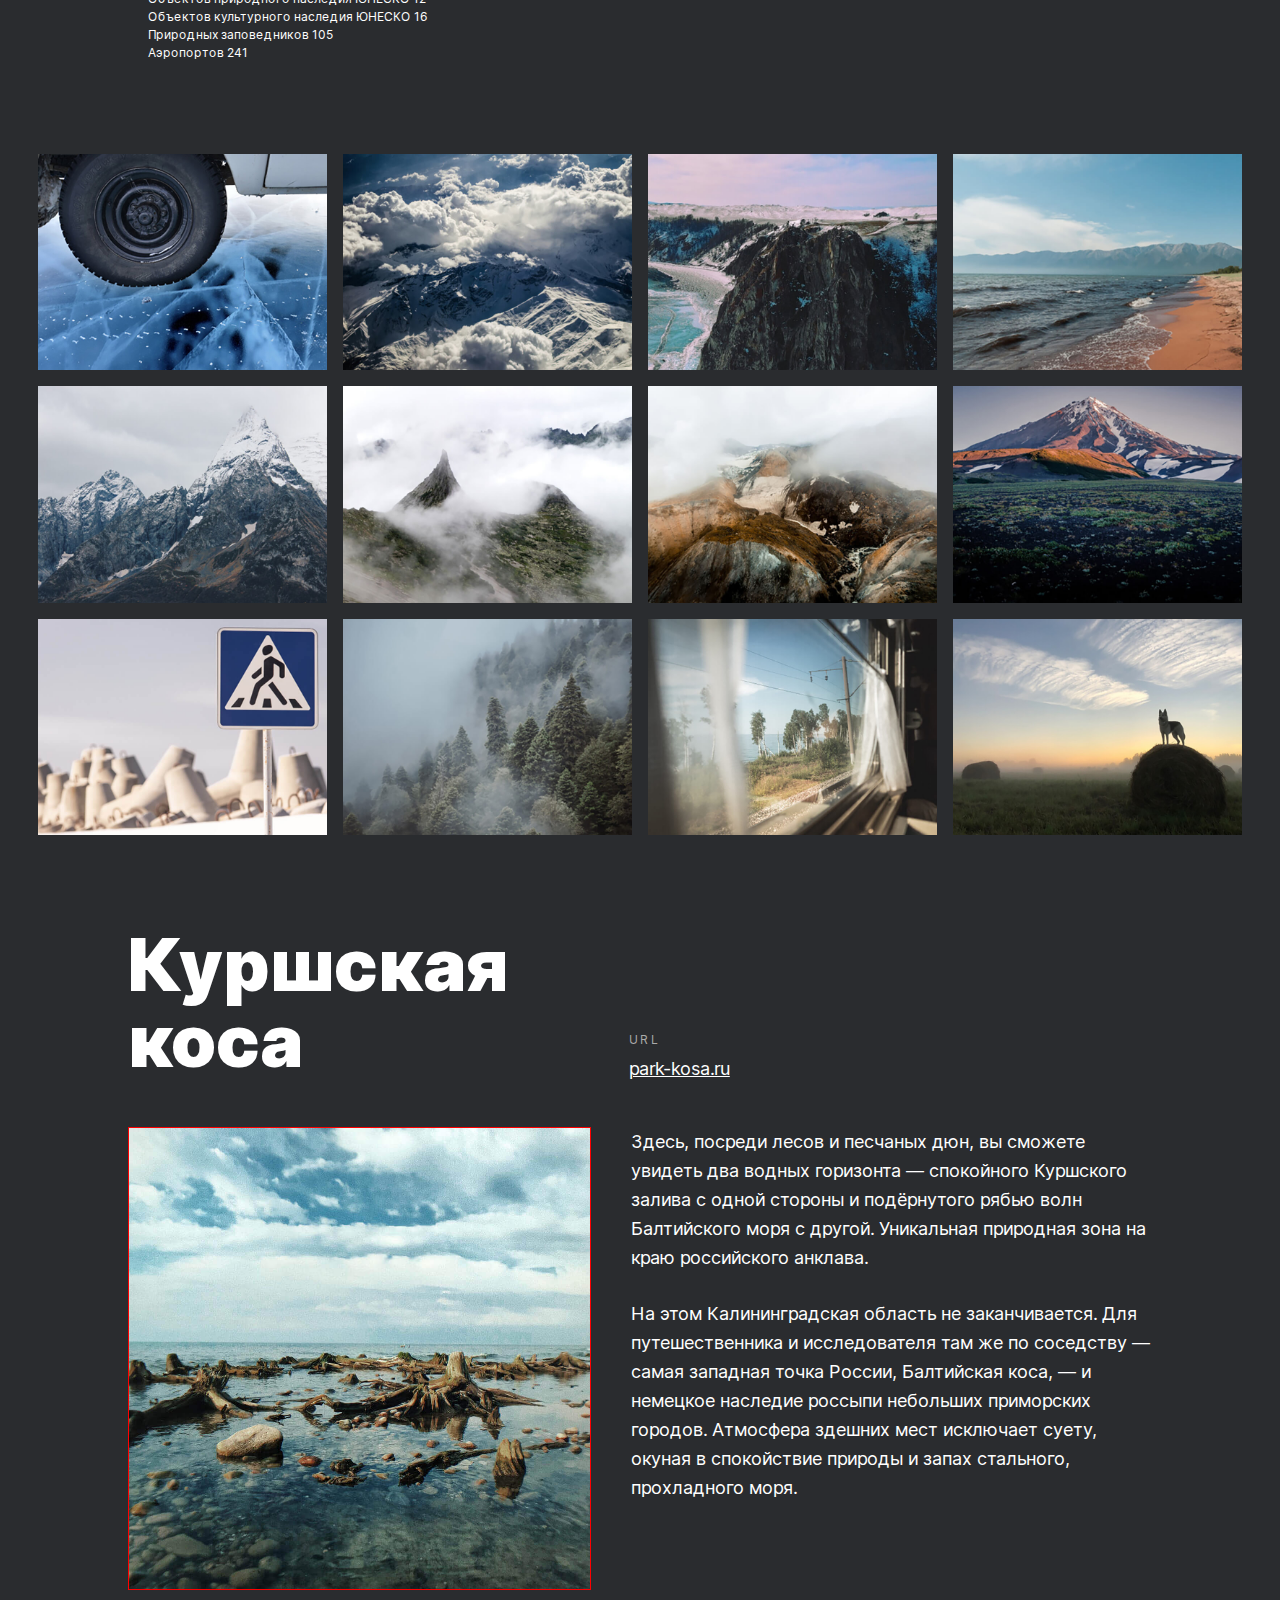
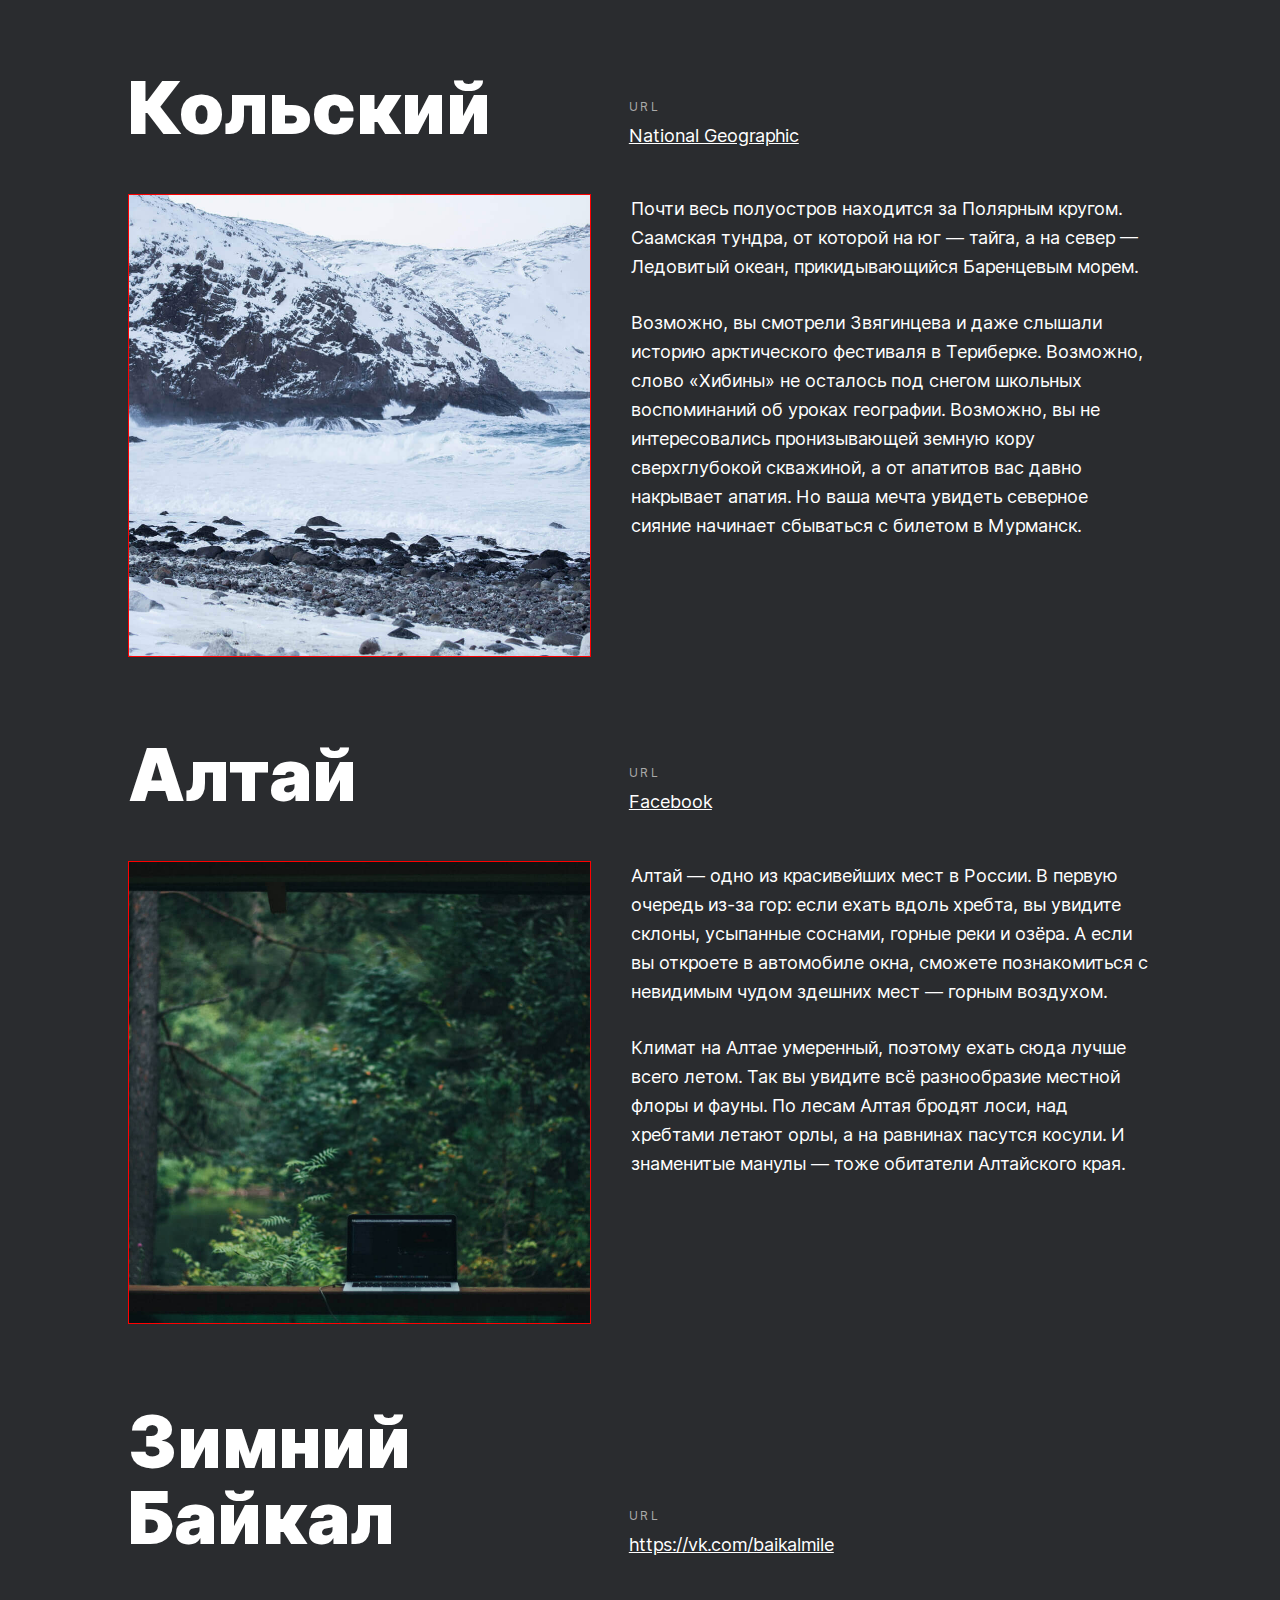
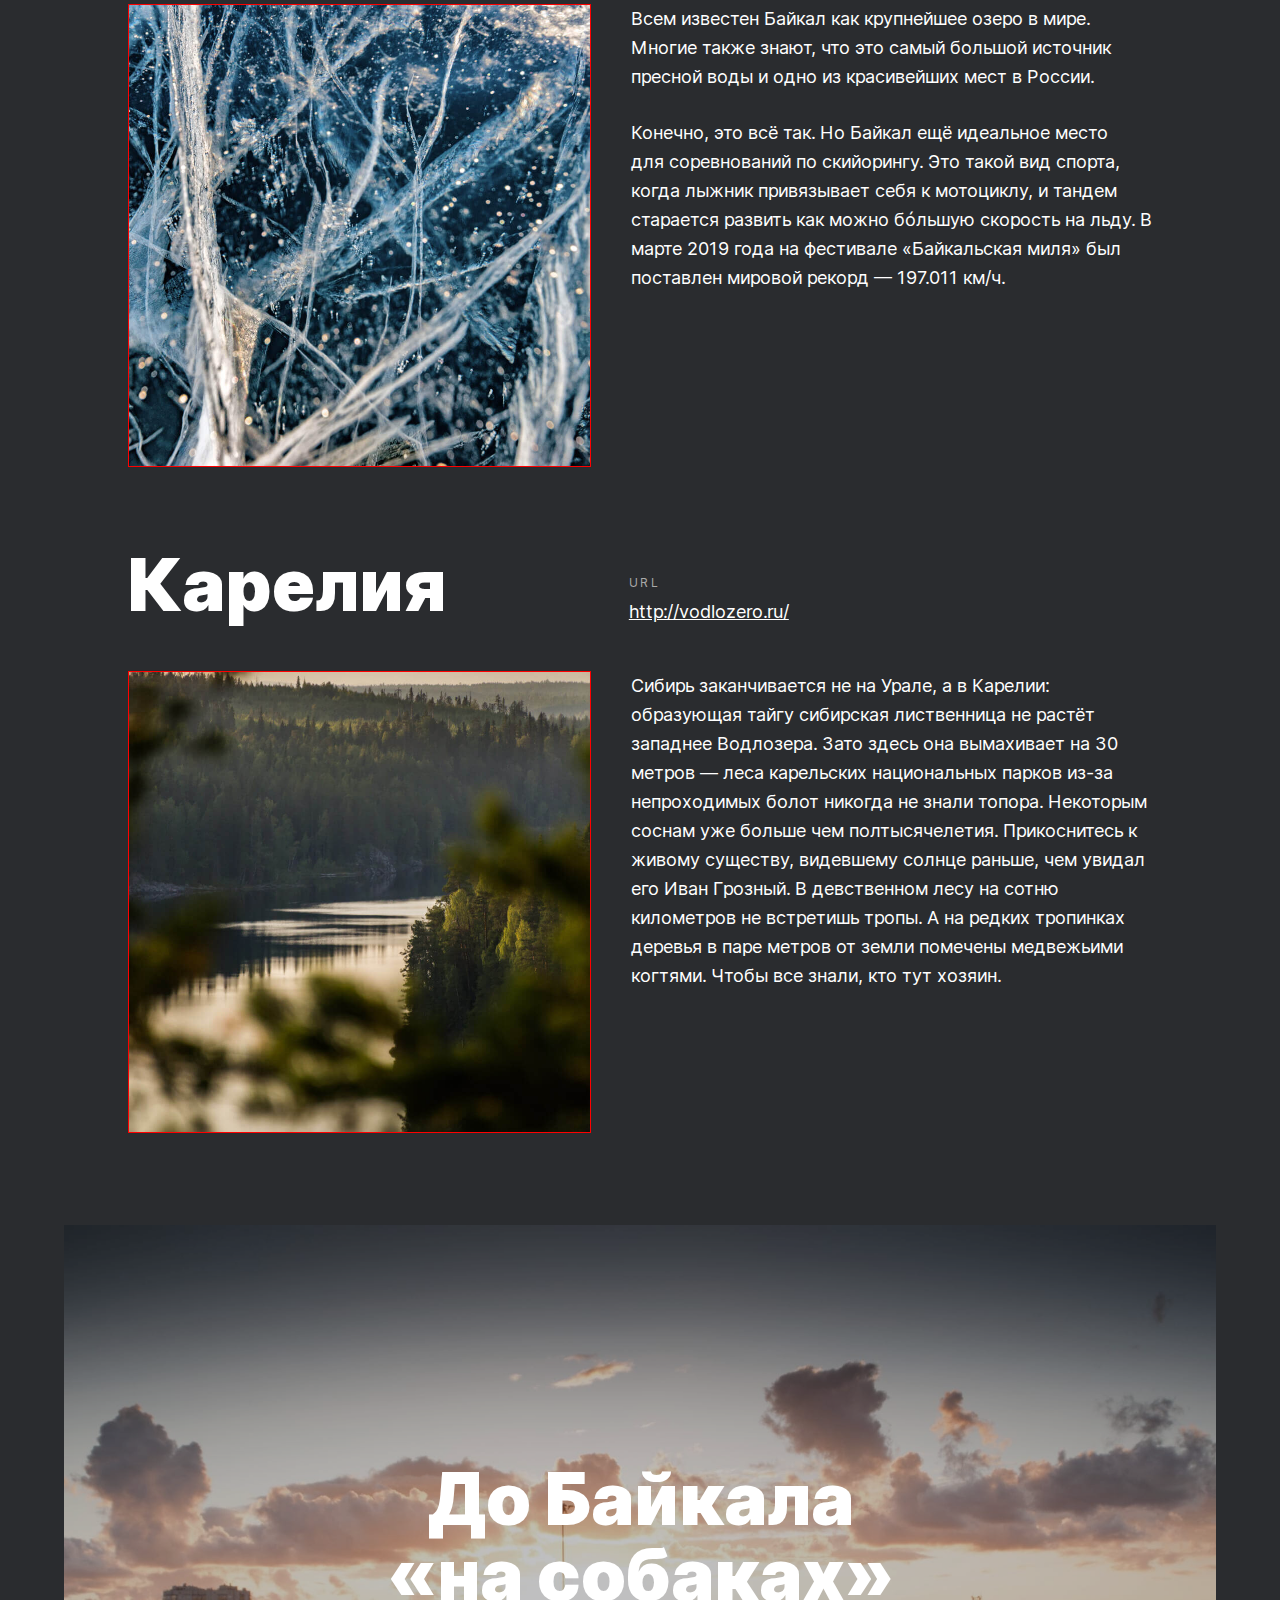
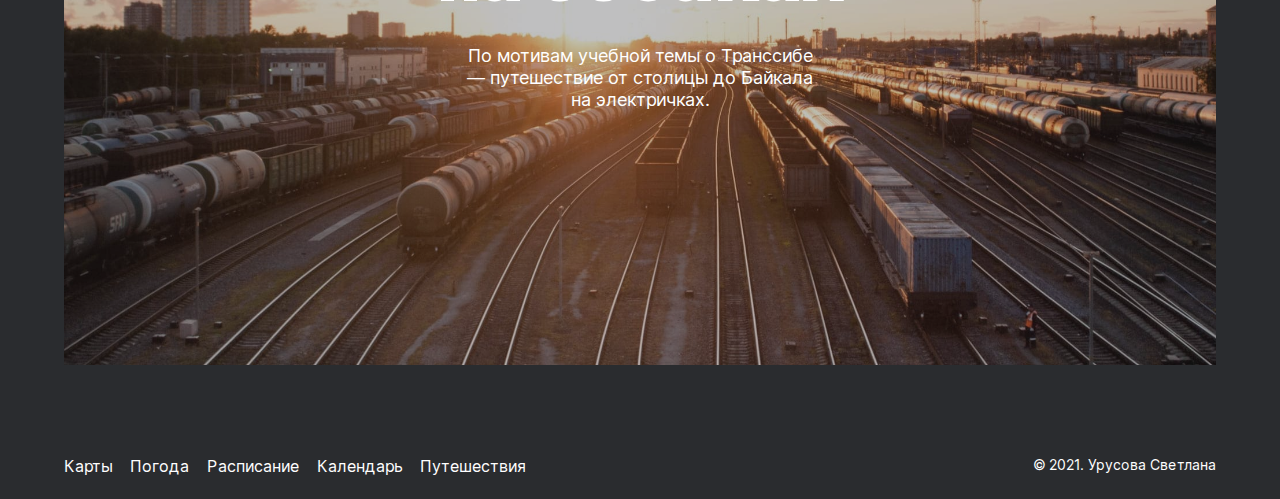
==== commit 9619e401: "PR3.0" ====
--- a/index.html
+++ b/index.html
@@ -13,8 +13,8 @@
     <header class="header">
       <img class="header__logo" src="images/header-logo.svg" alt="Логотип">
       <ul class=header__lang>
-          <li><a class="header__lang-link header__lang-link_active" href="#">Ru</a></li>
-          <li><a class="header__lang-link" href="#">En</a></li>
+          <li><a class="header__lang-link header__lang-link_active" href="#" target="_blank">Ru</a></li>
+          <li><a class="header__lang-link" href="#" target="_blank">En</a></li>
     </ul>
     </header>
     <main class="content">
@@ -42,22 +42,22 @@
       </section>
 
       <section class="photo-grid">
-          <img class="photo-grid__item" src="./images/photo-grid-arisa.jpg" alt="">
-          <img class="photo-grid__item" src="./images/photo-grid-atharva-tulsi.jpg" alt="">
-          <img class="photo-grid__item" src="./images/photo-grid-baikal-2.jpg" alt="">
-          <img class="photo-grid__item" src="./images/photo-grid-baikal.jpg" alt="">
-          <img class="photo-grid__item" src="./images/photo-grid-elbrus.jpg" alt="">
-          <img class="photo-grid__item" src="./images/photo-grid-ergaki.jpg" alt="">
-          <img class="photo-grid__item" src="./images/photo-grid-kamchatka-1.jpg" alt="">
-          <img class="photo-grid__item" src="./images/photo-grid-kamchatka-2.jpg" alt="">
-          <img class="photo-grid__item" src="./images/photo-grid-kondratiev.jpg" alt="">
-          <img class="photo-grid__item" src="./images/photo-grid-sochi.jpg" alt="">
-          <img class="photo-grid__item" src="./images/photo-grid-train.jpg" alt="">
-          <img class="photo-grid__item" src="./images/photo-grid-tuman.jpg" alt="">
+          <img class="photo-grid__item" src="./images/photo-grid-arisa.jpg" alt="Ариса">
+          <img class="photo-grid__item" src="./images/photo-grid-atharva-tulsi.jpg" alt="Атхарва Тулси">
+          <img class="photo-grid__item" src="./images/photo-grid-baikal-2.jpg" alt="Байкал">
+          <img class="photo-grid__item" src="./images/photo-grid-baikal.jpg" alt="Байкал">
+          <img class="photo-grid__item" src="./images/photo-grid-elbrus.jpg" alt="Эльбрус">
+          <img class="photo-grid__item" src="./images/photo-grid-ergaki.jpg" alt="Эргаки">
+          <img class="photo-grid__item" src="./images/photo-grid-kamchatka-1.jpg" alt="Камчатка">
+          <img class="photo-grid__item" src="./images/photo-grid-kamchatka-2.jpg" alt="Камчатка">
+          <img class="photo-grid__item" src="./images/photo-grid-kondratiev.jpg" alt="Кондратьев">
+          <img class="photo-grid__item" src="./images/photo-grid-sochi.jpg" alt="Сочи">
+          <img class="photo-grid__item" src="./images/photo-grid-train.jpg" alt="Поезд">
+          <img class="photo-grid__item" src="./images/photo-grid-tuman.jpg" alt="Туман">
       </section>
 
       <section class="places">
-        <div class="place">
+        <article class="place">
           <div class="place__location">
             <h2 class="place__title">Куршская коса</h2>
             <div class="place__website">
@@ -76,8 +76,8 @@
                 Атмосфера здешних мест исключает суету, окуная в спокойствие природы и запах стального, прохладного моря.</p>
             </div>
           </div>
-        </div>
-        <div class="place">
+        </article>
+        <article class="place">
           <div class="place__location">
             <h2 class="place__title">Кольский</h2>
             <div class="place__website">
@@ -96,8 +96,8 @@
                 в Мурманск.</p>
             </div>
            </div>
-        </div>
-        <div class="place">
+        </article>
+        <article class="place">
           <div class="place__location">
             <h2 class="place__title">Алтай</h2>
             <div class="place__website">
@@ -117,8 +117,8 @@
                 И знаменитые манулы — тоже обитатели Алтайского края.</p>
             </div>
           </div>
-        </div>
-        <div class="place">
+        </article>
+        <article class="place">
           <div class="place__location">
             <h2 class="place__title">Зимний Байкал</h2>
             <div class="place__website">
@@ -137,8 +137,8 @@
                 В марте 2019 года на фестивале «Байкальская миля» был поставлен мировой рекорд — 197.011 км/ч.</p>
             </div>
           </div>
-        </div>
-        <div class="place">
+        </article>
+        <article class="place">
           <div class="place__location">
             <h2 class="place__title">Карелия</h2>
             <div class="place__website">
@@ -157,24 +157,24 @@
                 Чтобы все знали, кто тут хозяин.</p>
             </div>
           </div>
-        </div>
+        </article>
       </section>
 
       <section class="cover">
           <div class="cover__overlay">
-            <a class="cover__title" href="https://stampsy.com/na-elektrichkakh-do-baikala">До Байкала «на собаках»</a>
+            <a class="cover__title" href="https://stampsy.com/na-elektrichkakh-do-baikala" target="_blank">До Байкала «на собаках»</a>
             <p class="cover__subtitle">По мотивам учебной темы о Транссибе — путешествие от столицы до Байкала на электричках.</p>
         </div>
       </section>
     </main>
     <footer class="footer">
-      <div class="footer__column-links">
+      <nav class="footer__column-links">
           <a class="footer__column-link" href="https://yandex.ru/maps" target="_blank">Карты</a>
           <a class="footer__column-link" href="https://yandex.ru/pogoda" target="_blank">Погода</a>
           <a class="footer__column-link" href="https://rasp.yandex.ru" target="_blank">Расписание</a>
           <a class="footer__column-link" href="https://calendar.yandex.ru" target="_blank">Календарь</a>
           <a class="footer__column-link" href="https://travel.yandex.ru" target="_blank">Путешествия</a>
-      </div>
+      </nav>
       <p class="footer__column-copyright">© 2021. Урусова Светлана</p>
     </footer>
   </div> 
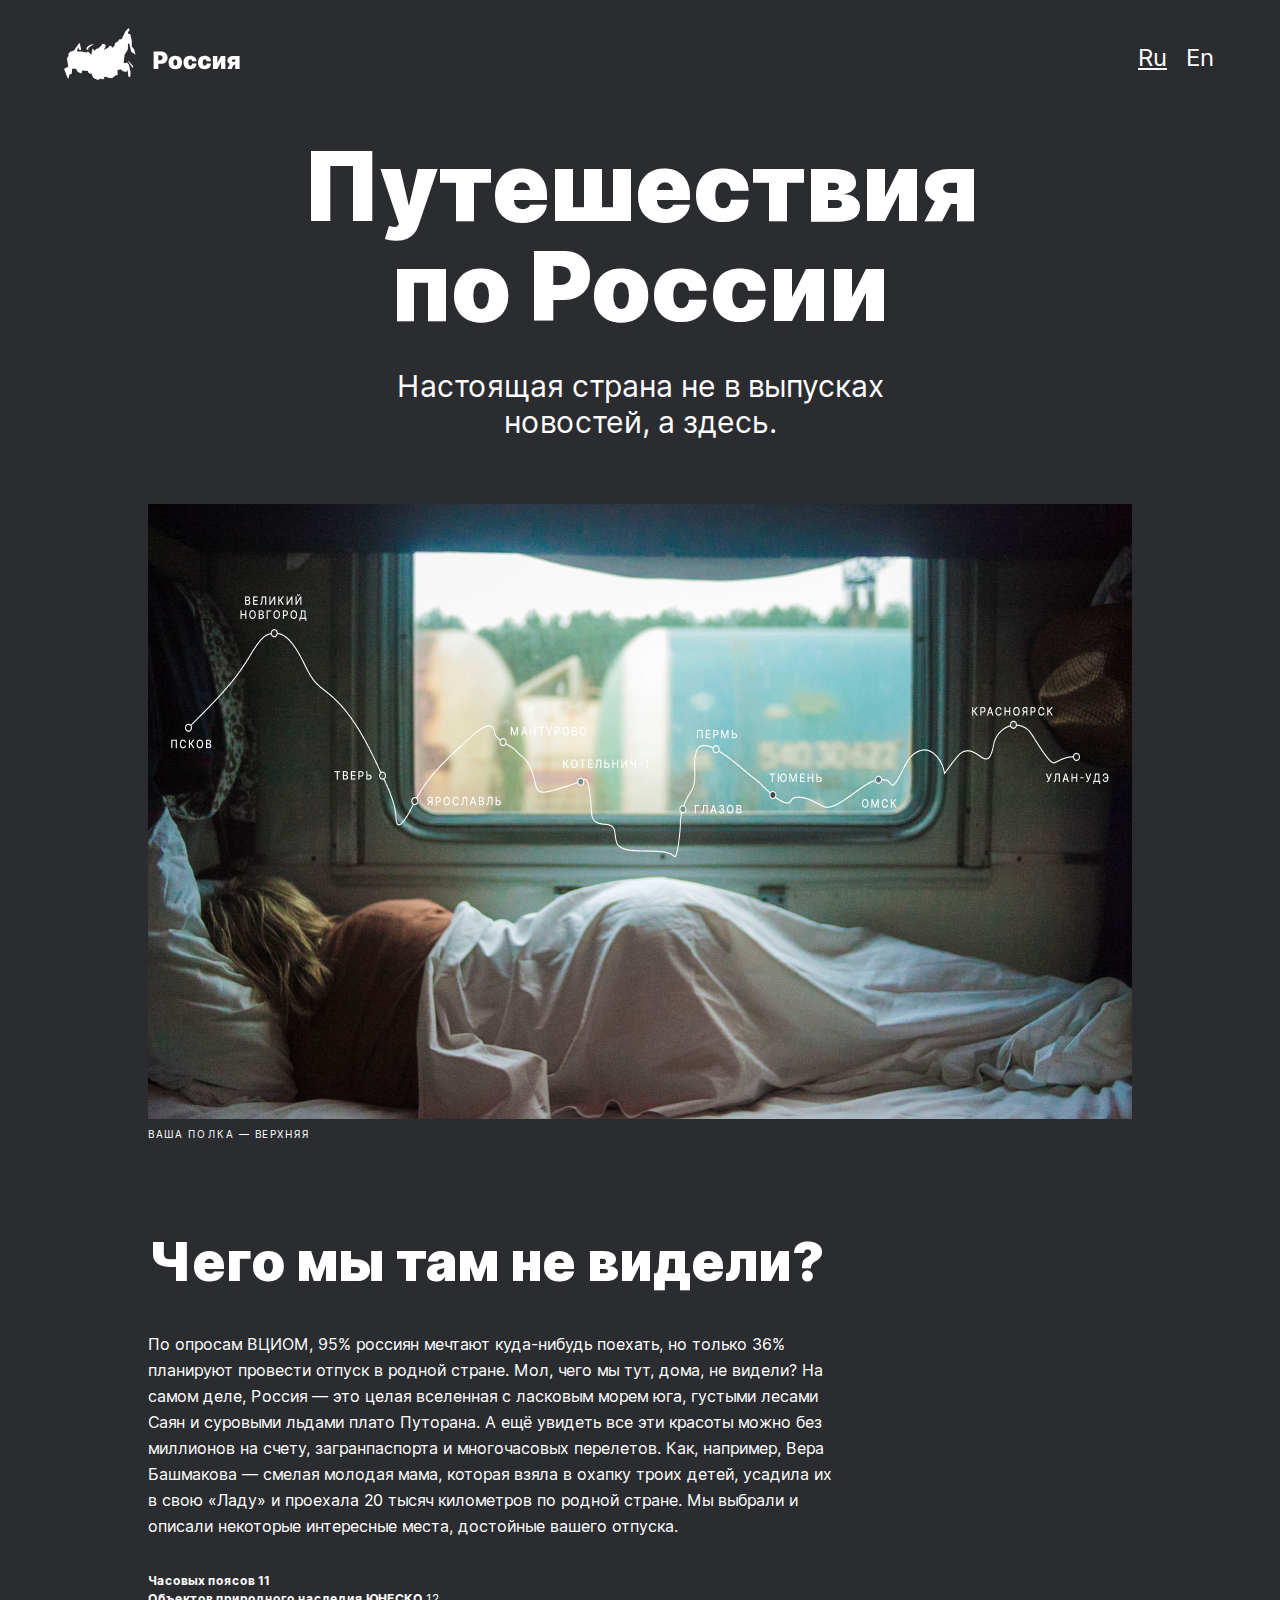
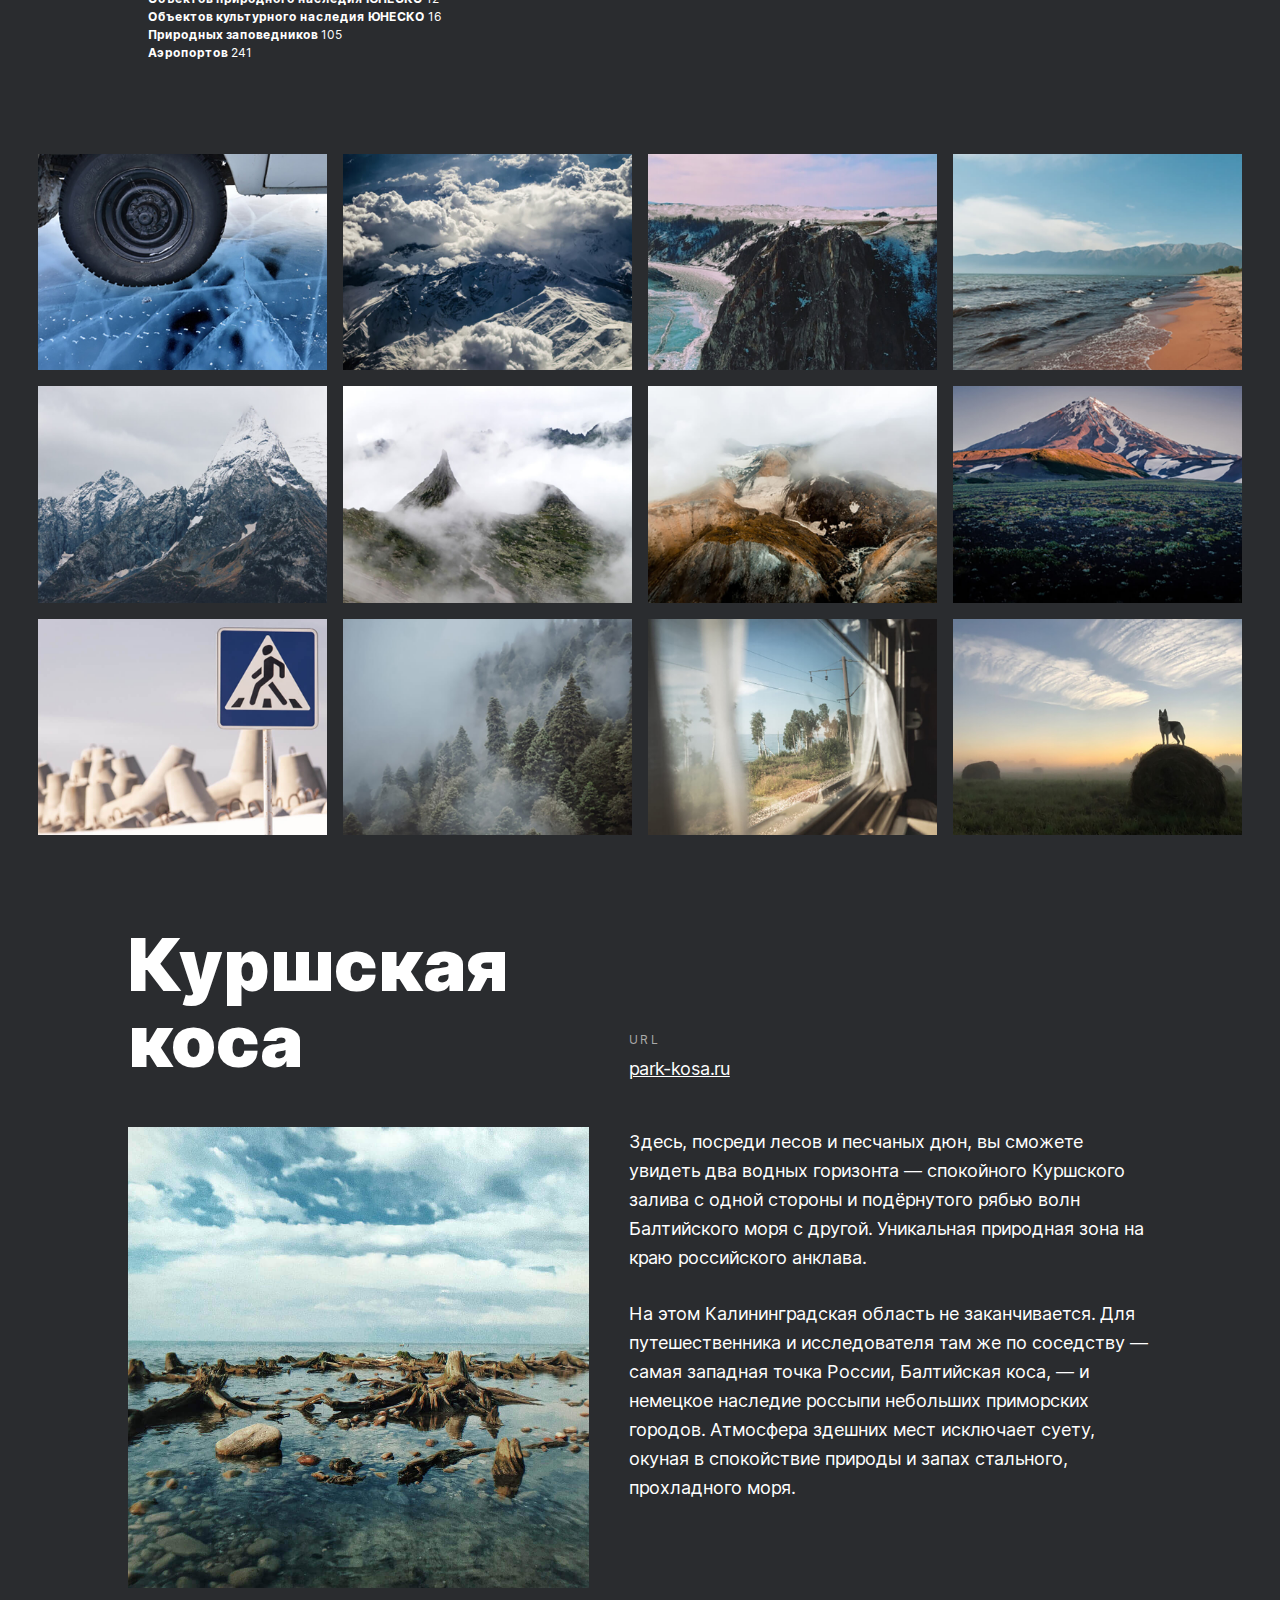
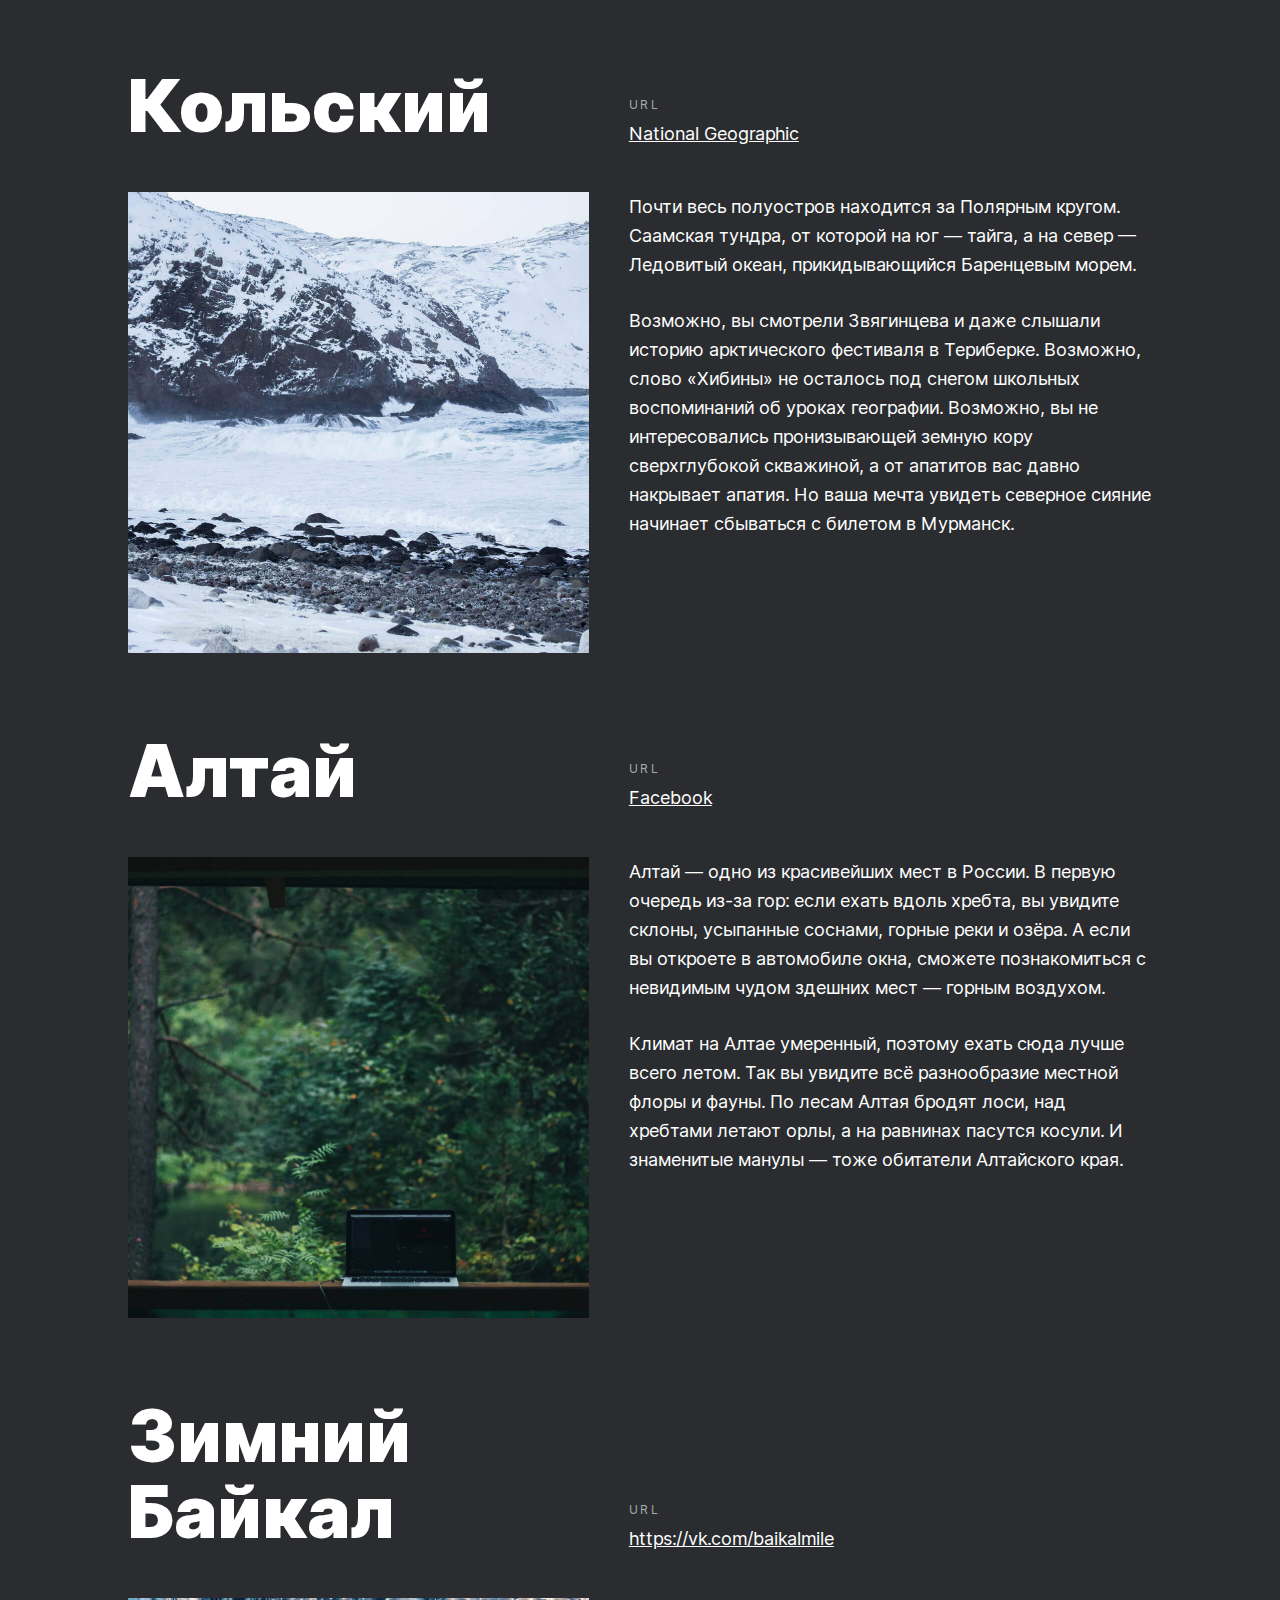
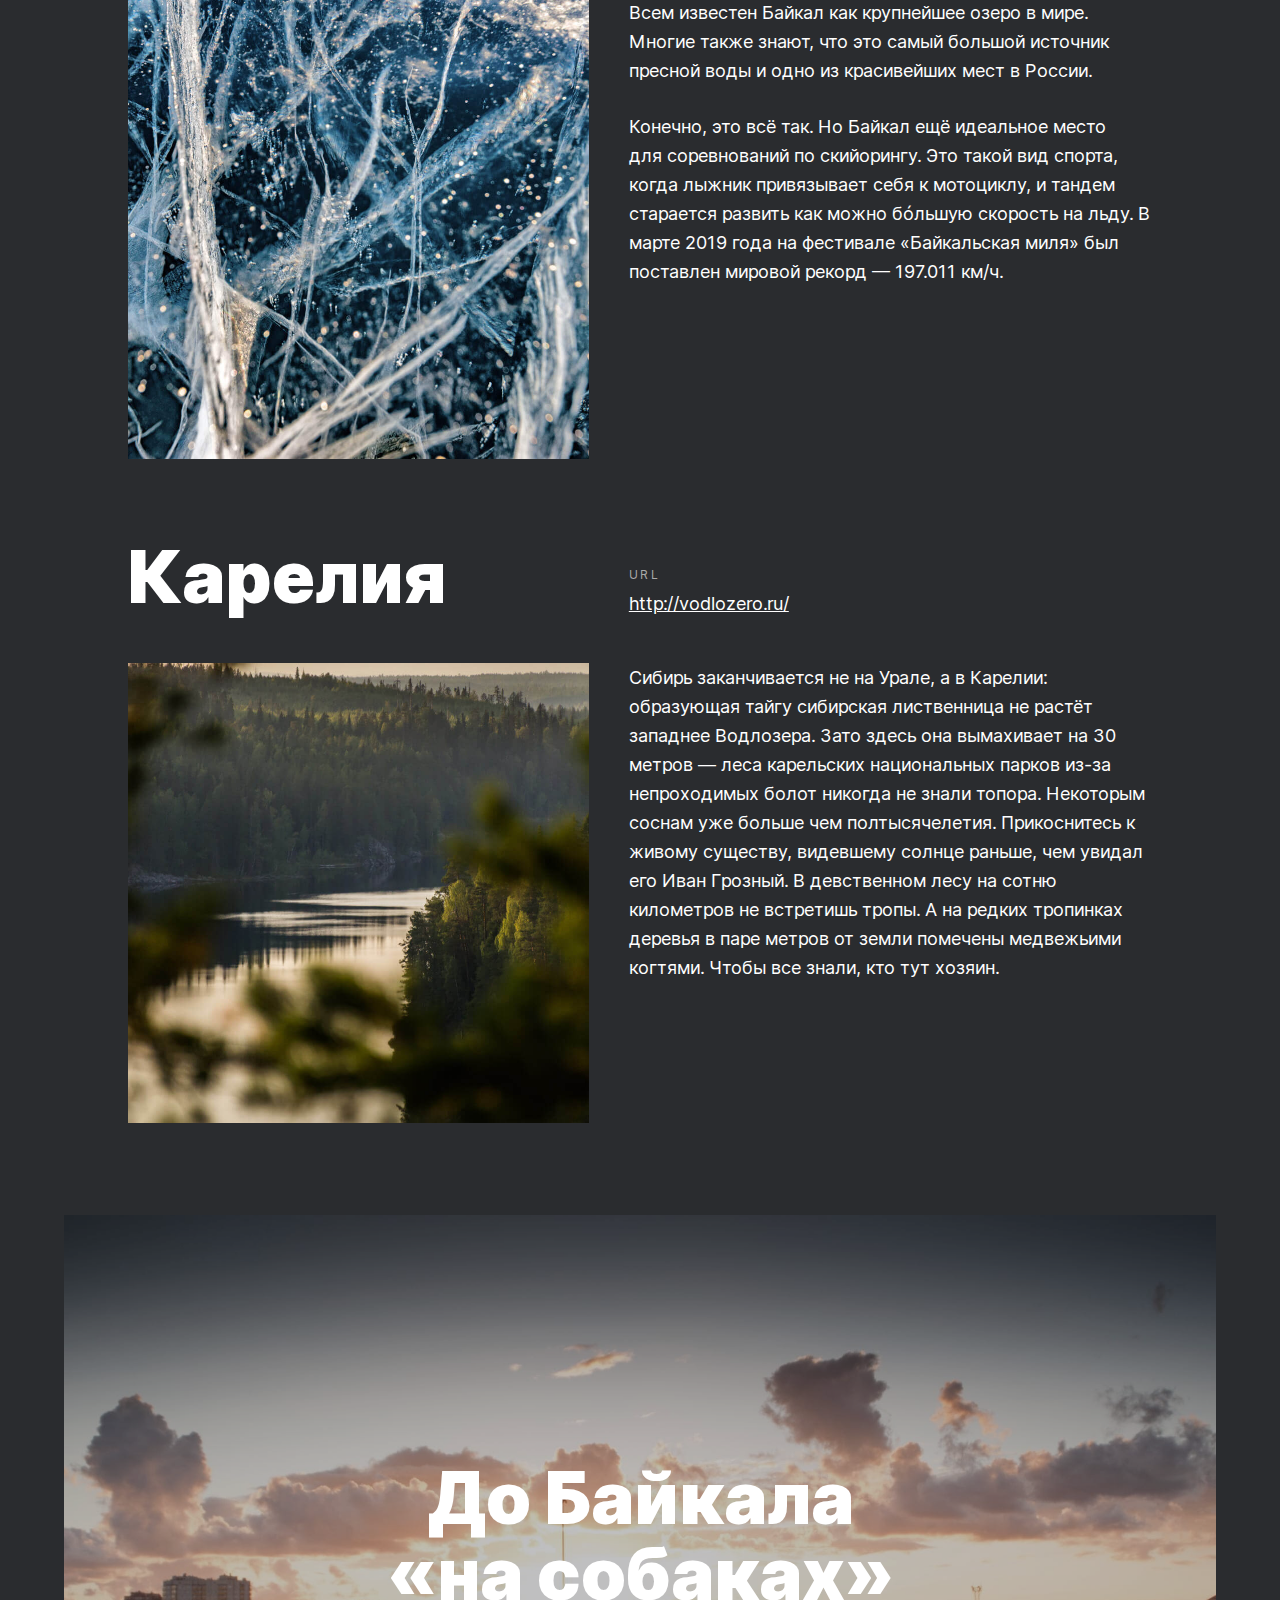
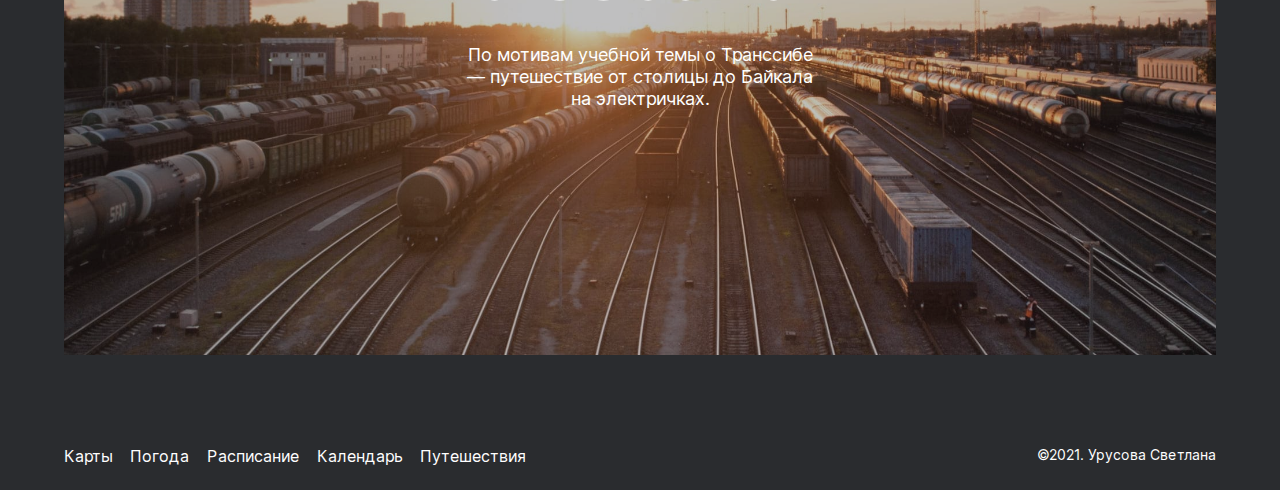
==== commit 0784d433: "pr3.0" ====
--- a/index.html
+++ b/index.html
@@ -34,11 +34,13 @@
               А ещё увидеть все эти красоты можно без миллионов на счету, загранпаспорта и многочасовых перелетов. 
               Как, например, Вера Башмакова — смелая молодая мама, которая взяла в охапку троих детей, усадила их в свою «Ладу» и проехала 20 тысяч километров по родной стране. 
               Мы выбрали и описали некоторые интересные места, достойные вашего отпуска.</p>
-              <p class="intro__list">Часовых поясов 11
-                Объектов природного наследия ЮНЕСКО 12
-                Объектов культурного наследия ЮНЕСКО 16
-                Природных заповедников 105
-                Аэропортов 241</p>
+              <ul class="intro__list">
+                <li>Часовых поясов 11</li>
+                <li>Объектов природного наследия ЮНЕСКО <span class="intro__number">12</span></li>
+                <li>Объектов культурного наследия ЮНЕСКО <span class="intro__number">16</span></li>
+                <li>Природных заповедников <span class="intro__number">105</span></li>
+                <li>Аэропортов <span class="intro__number">241</span></li>
+              </ul>
       </section>
 
       <section class="photo-grid">
@@ -61,7 +63,7 @@
           <div class="place__location">
             <h2 class="place__title">Куршская коса</h2>
             <div class="place__website">
-              <div class="place__url-heading">URL</div>
+              <p class="place__url-heading">url</p>
               <a class="place__link" href="park-kosa.ru" target="_blank">park-kosa.ru</a>
             </div>
           </div>
@@ -81,7 +83,7 @@
           <div class="place__location">
             <h2 class="place__title">Кольский</h2>
             <div class="place__website">
-              <div class="place__url-heading">URL</div>
+              <p class="place__url-heading">url</p>
               <a class="place__link" href="https://yourshot.nationalgeographic.com/photos/?keywords=kolskiy" target="_blank">National Geographic</a>
             </div>
           </div>
@@ -101,7 +103,7 @@
           <div class="place__location">
             <h2 class="place__title">Алтай</h2>
             <div class="place__website">
-              <div class="place__url-heading">URL</div>
+              <p class="place__url-heading">url</p>
               <a class="place__link" href="https://www.facebook.com/vera.bashmakova/posts/10156011613718822" target="_blank">Facebook</a>
             </div>
           </div>
@@ -122,7 +124,7 @@
           <div class="place__location">
             <h2 class="place__title">Зимний Байкал</h2>
             <div class="place__website">
-              <div class="place__url-heading">URL</div>
+              <p class="place__url-heading">url</p>
               <a class="place__link" href="https://vk.com/baikalmile" target="_blank">https://vk.com/baikalmile</a>
             </div>
           </div>
@@ -142,7 +144,7 @@
           <div class="place__location">
             <h2 class="place__title">Карелия</h2>
             <div class="place__website">
-              <div class="place__url-heading">URL</div>
+              <p class="place__url-heading">url</p>
               <a class="place__link" href="http://vodlozero.ru/" target="_blank">http://vodlozero.ru/</a>
             </div>
           </div>
@@ -168,14 +170,16 @@
       </section>
     </main>
     <footer class="footer">
-      <nav class="footer__column-links">
-          <a class="footer__column-link" href="https://yandex.ru/maps" target="_blank">Карты</a>
-          <a class="footer__column-link" href="https://yandex.ru/pogoda" target="_blank">Погода</a>
-          <a class="footer__column-link" href="https://rasp.yandex.ru" target="_blank">Расписание</a>
-          <a class="footer__column-link" href="https://calendar.yandex.ru" target="_blank">Календарь</a>
-          <a class="footer__column-link" href="https://travel.yandex.ru" target="_blank">Путешествия</a>
+      <nav>
+        <ul class="footer__column-links">
+          <li class="footer__column-list"><a class="footer__column-link" href="https://yandex.ru/maps" target="_blank">Карты</a></li>
+          <li class="footer__column-list"><a class="footer__column-link" href="https://yandex.ru/pogoda" target="_blank">Погода</a></li>
+          <li class="footer__column-list"><a class="footer__column-link" href="https://rasp.yandex.ru" target="_blank">Расписание</a></li>
+          <li class="footer__column-list"><a class="footer__column-link" href="https://calendar.yandex.ru" target="_blank">Календарь</a></li>
+          <li class="footer__column-list"><a class="footer__column-link" href="https://travel.yandex.ru" target="_blank">Путешествия</a></li>
+        </ul>
       </nav>
-      <p class="footer__column-copyright">© 2021. Урусова Светлана</p>
+      <p class="footer__column-copyright">&copy;2021. Урусова Светлана</p>
     </footer>
   </div> 
 </body>
--- a/pages/index.css
+++ b/pages/index.css
@@ -18,6 +18,7 @@
 @import url(../blocks/intro/__title/intro__title.css);
 @import url(../blocks/intro/__text/intro__text.css);
 @import url(../blocks/intro/__list/intro__list.css);
+@import url(../blocks/intro/__number/intro__number.css);
 @import url(../blocks/photo-grid/photo-grid.css);
 @import url(../blocks/photo-grid/__item/photo-grid__item.css);
 @import url(../blocks/places/places.css);
@@ -37,5 +38,6 @@
 @import url(../blocks/cover/__subtitle/cover__subtitle.css);
 @import url(../blocks/footer/footer.css);
 @import url(../blocks/footer/__column-links/footer__column-links.css);
+@import url(../blocks/footer/__column-list/footer__column-list.css);
 @import url(../blocks/footer/__column-link/footer__column-link.css);
 @import url(../blocks/footer/__column-copyright/footer__column-copyright.css);
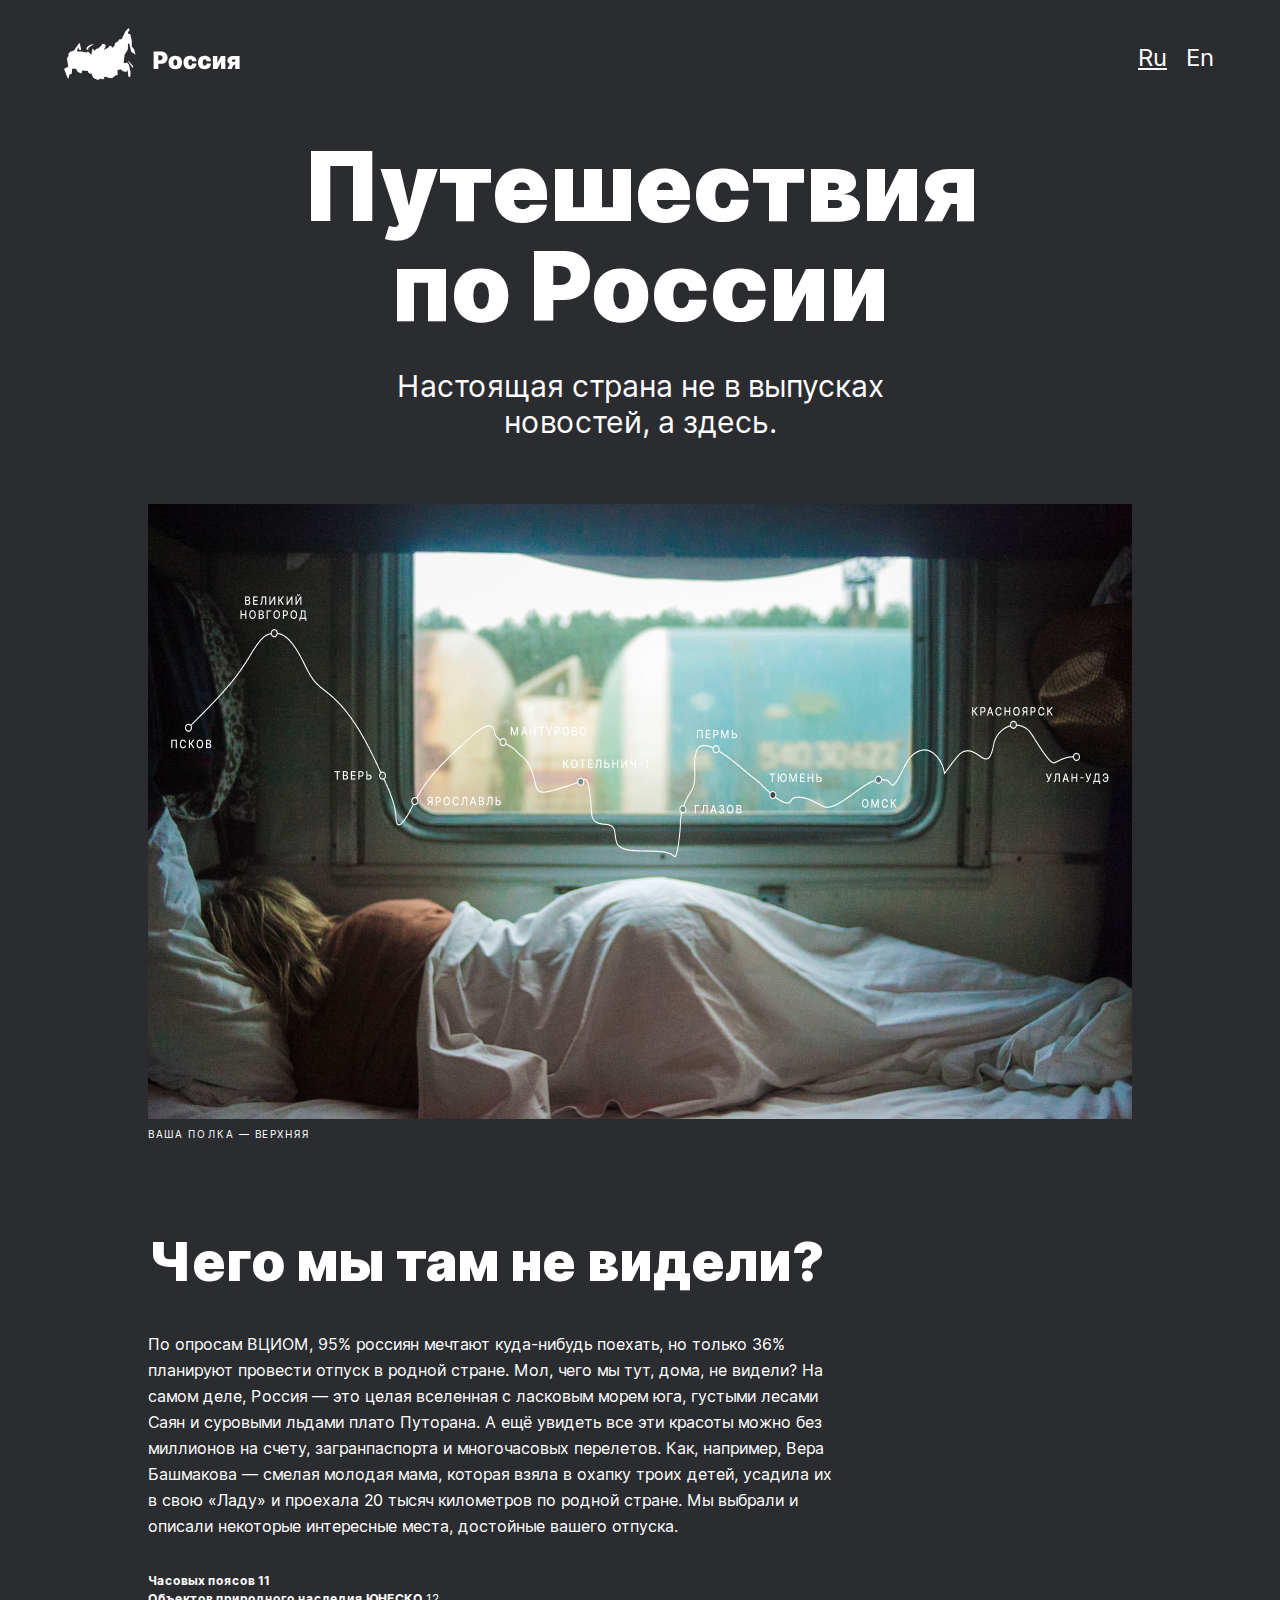
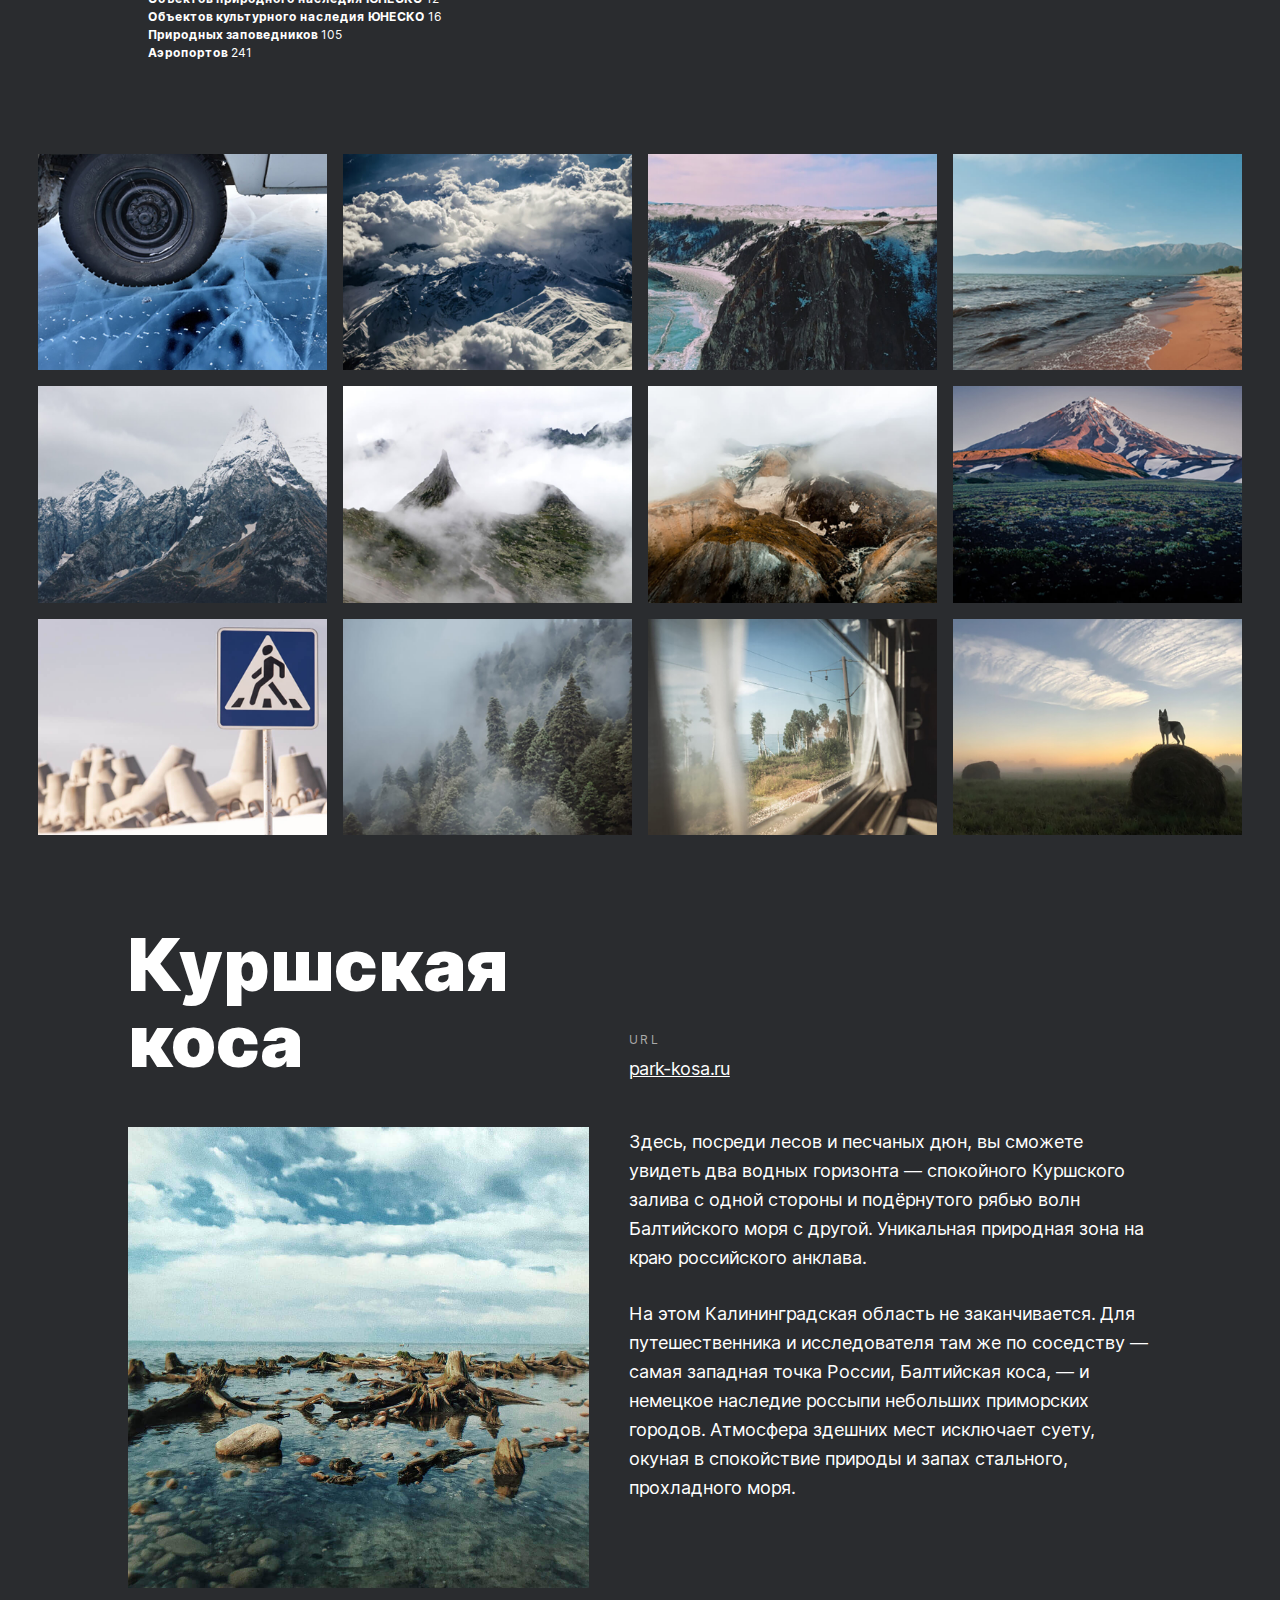
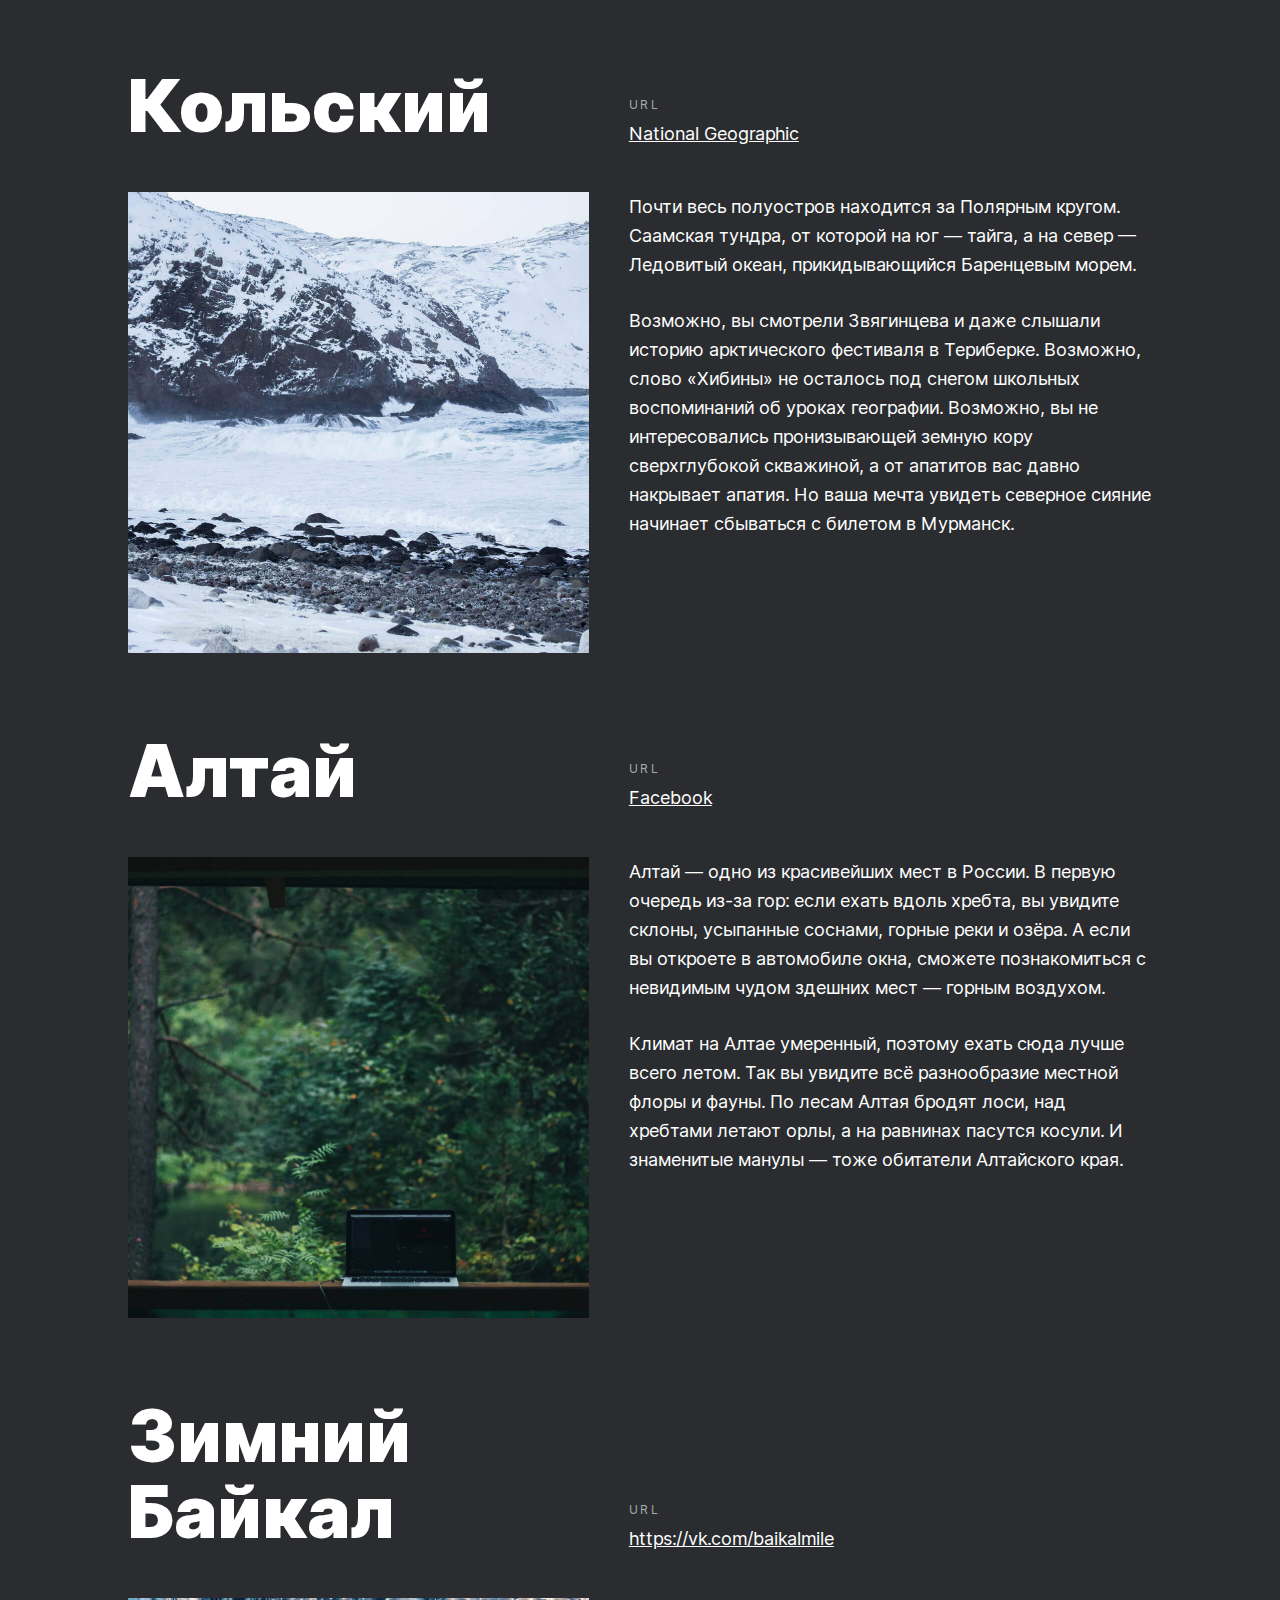
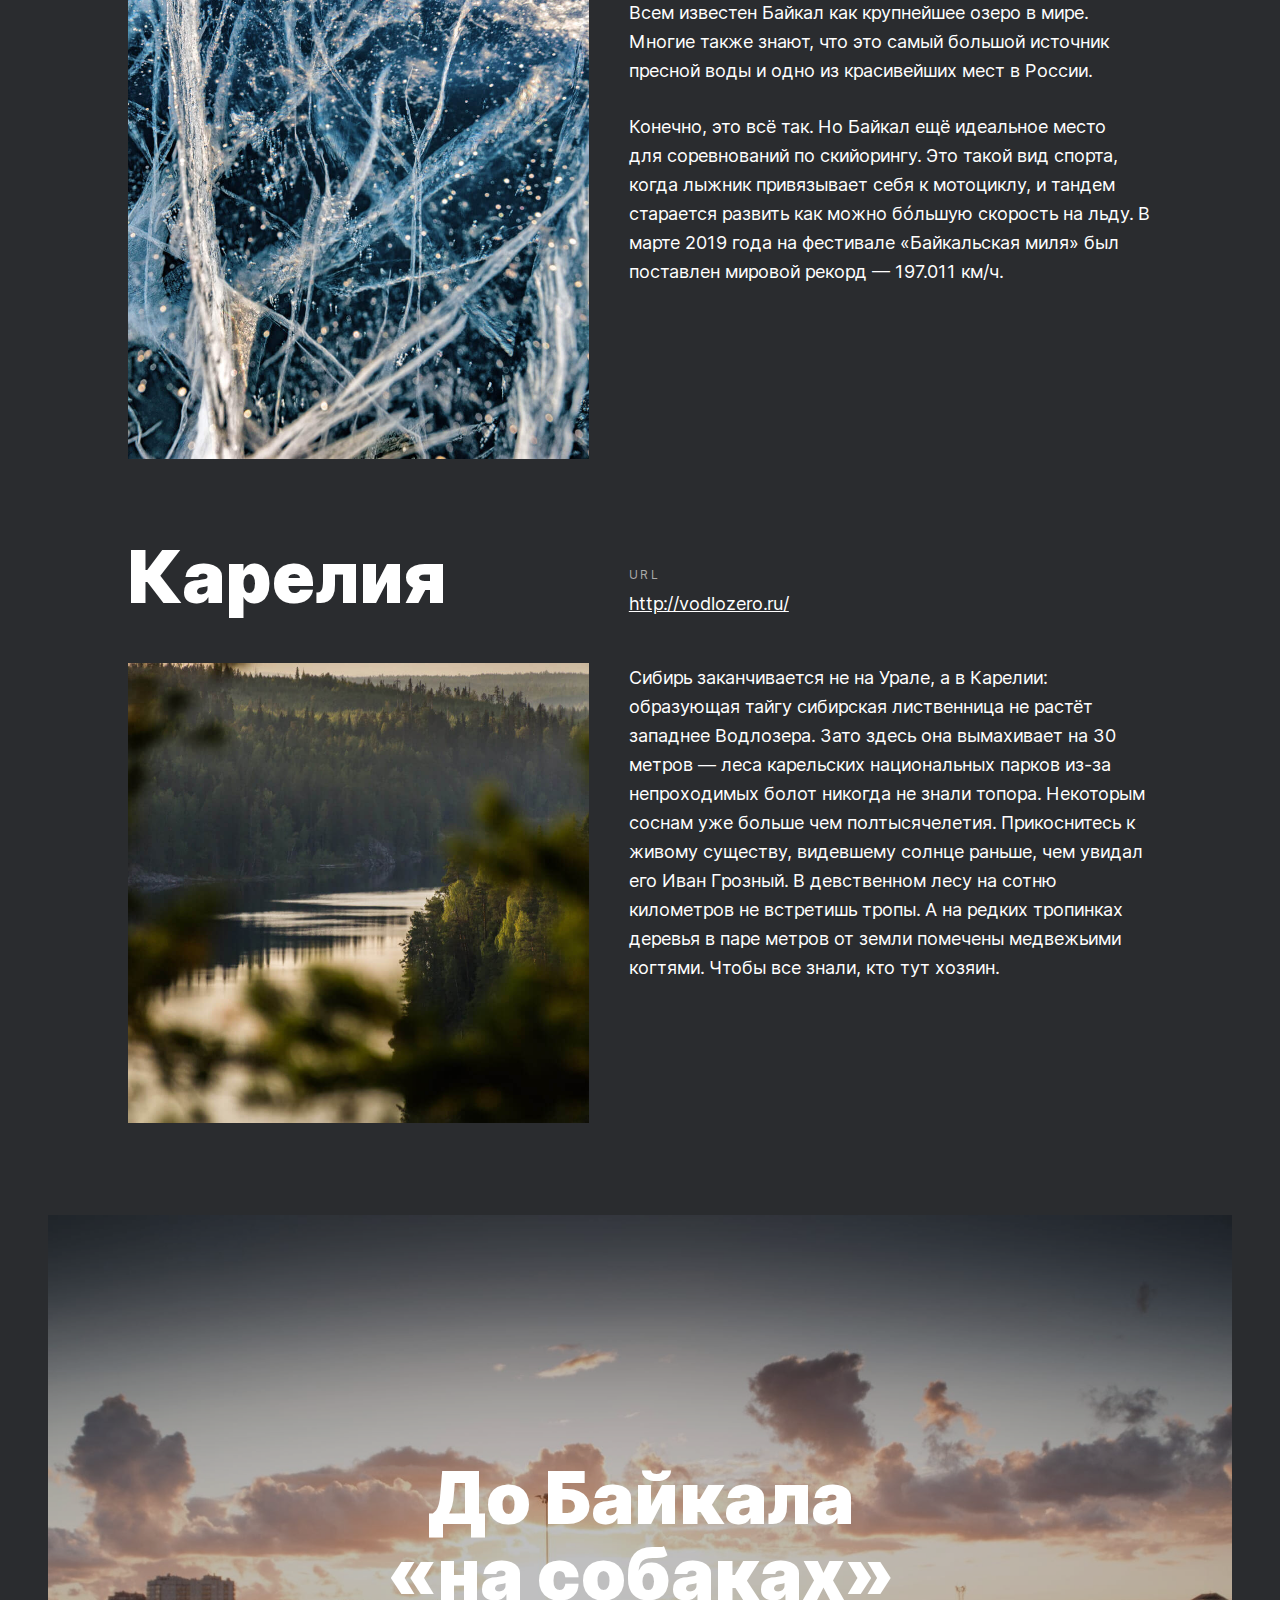
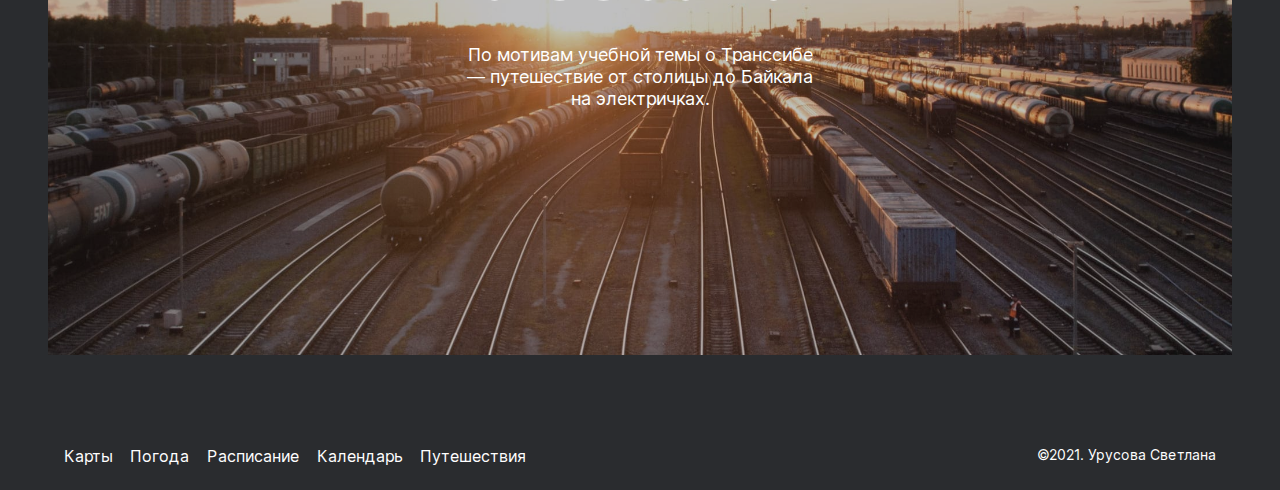
==== commit b673b746: "pr3.0" ====
--- a/index.html
+++ b/index.html
@@ -163,10 +163,10 @@
       </section>
 
       <section class="cover">
-          <div class="cover__overlay">
-            <a class="cover__title" href="https://stampsy.com/na-elektrichkakh-do-baikala" target="_blank">До Байкала «на собаках»</a>
-            <p class="cover__subtitle">По мотивам учебной темы о Транссибе — путешествие от столицы до Байкала на электричках.</p>
-        </div>
+        <a class="cover__overlay" href="https://stampsy.com/na-elektrichkakh-do-baikala" target="_blank">
+          <h1 class="cover__title" >До Байкала «на собаках»</h1>
+          <p class="cover__subtitle">По мотивам учебной темы о Транссибе — путешествие от столицы до Байкала на электричках.</p>
+        </a>
       </section>
     </main>
     <footer class="footer">
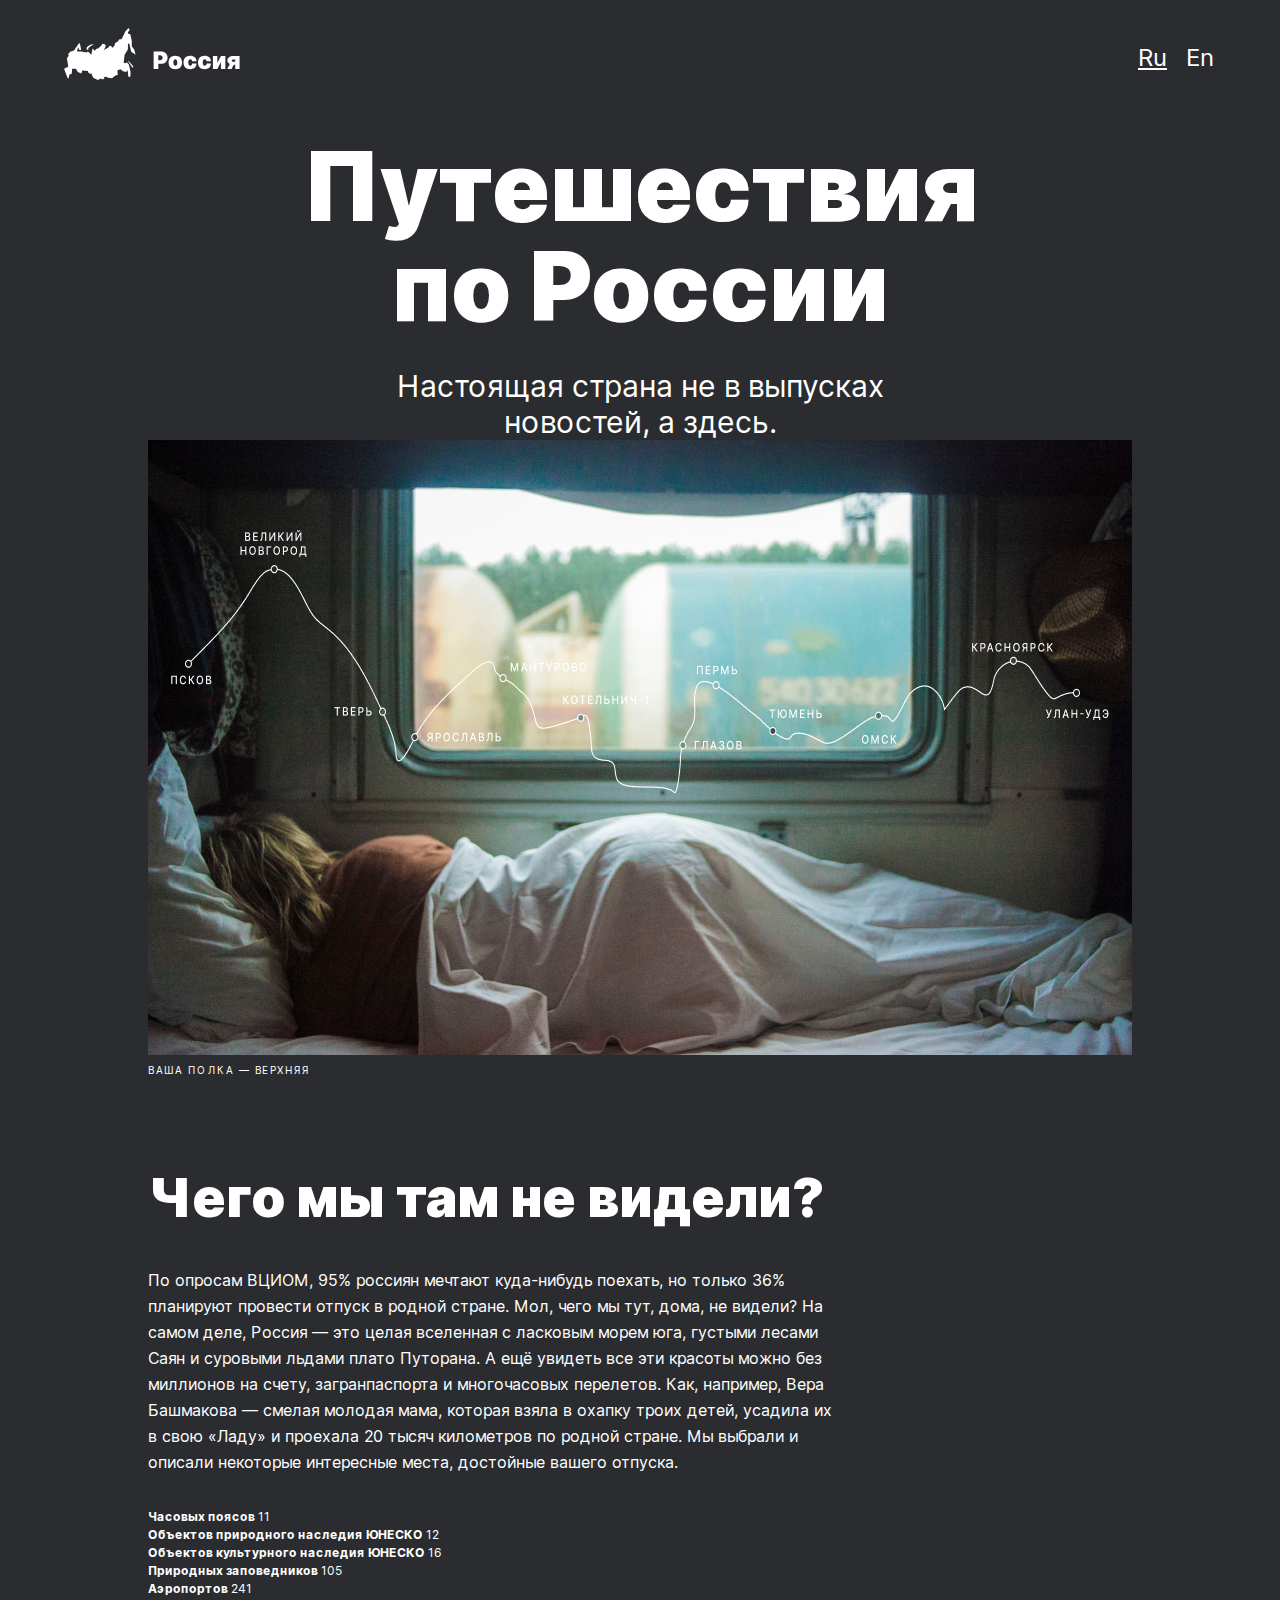
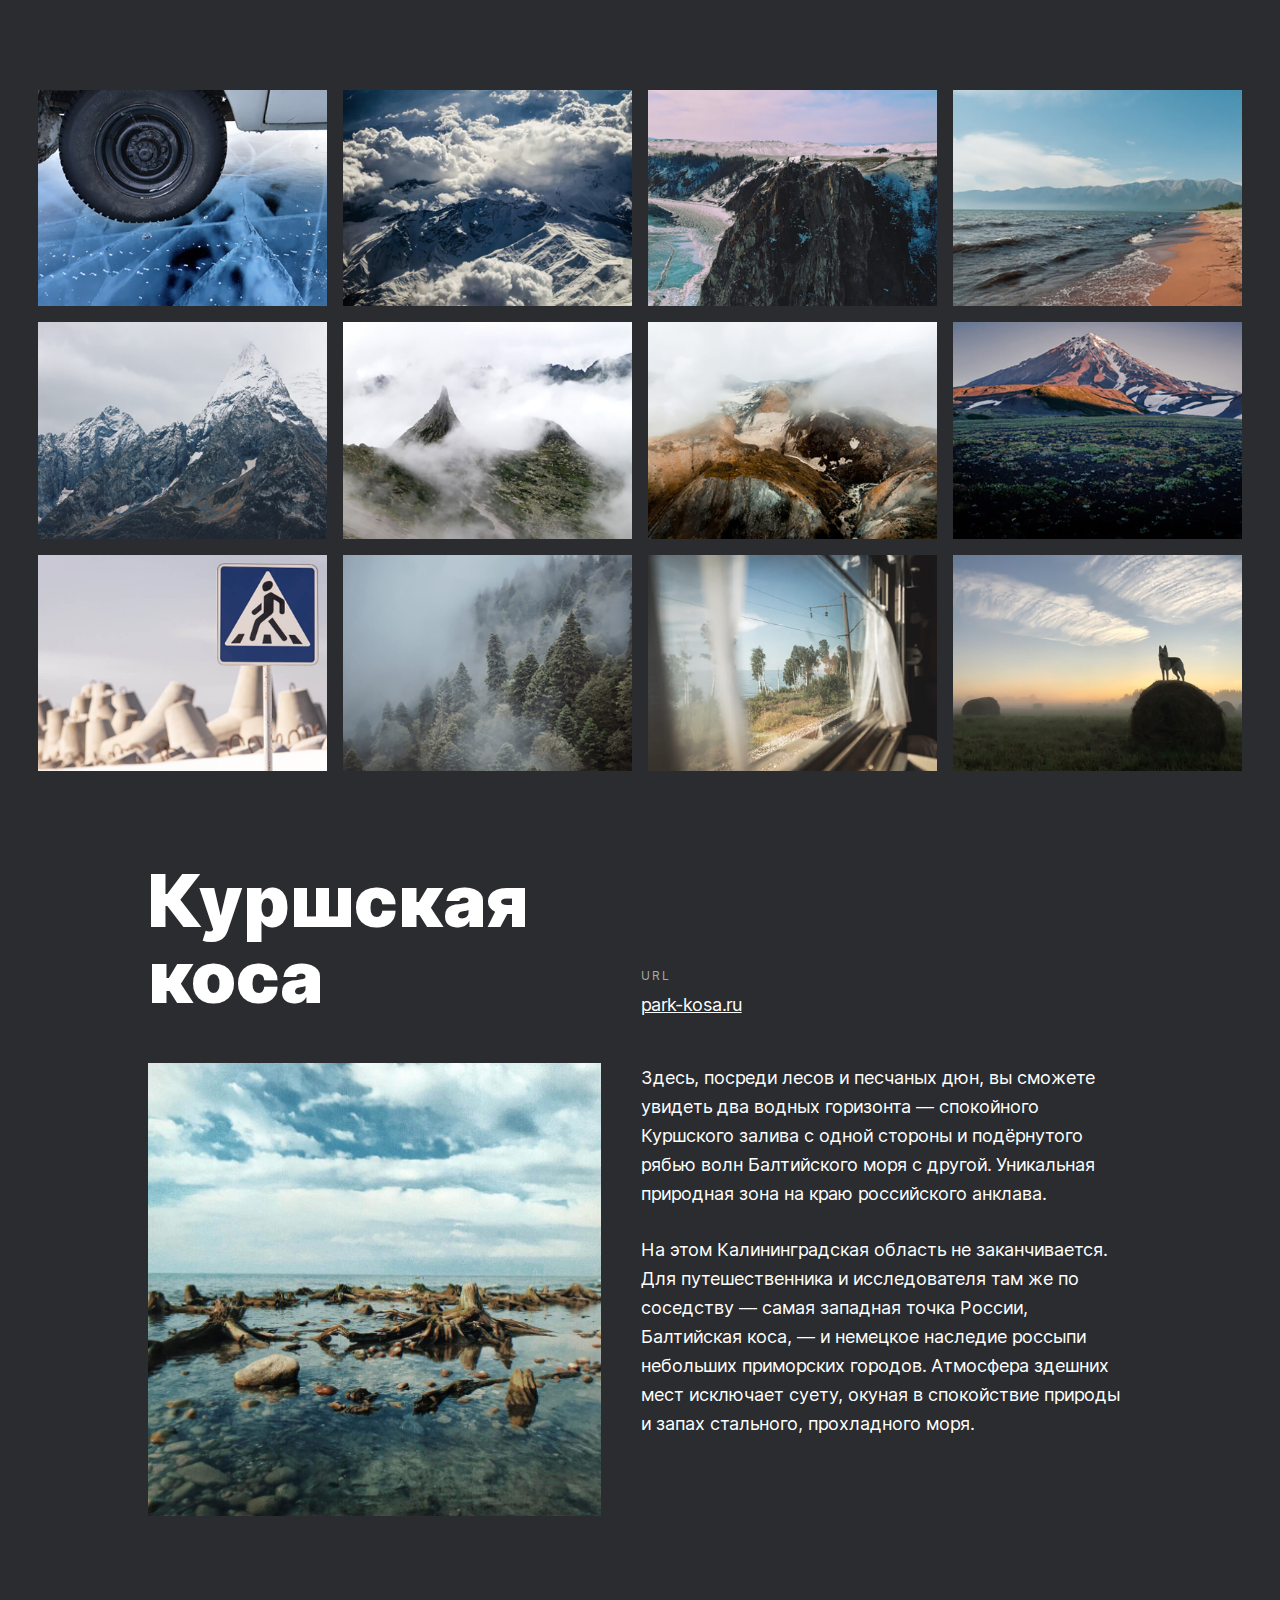
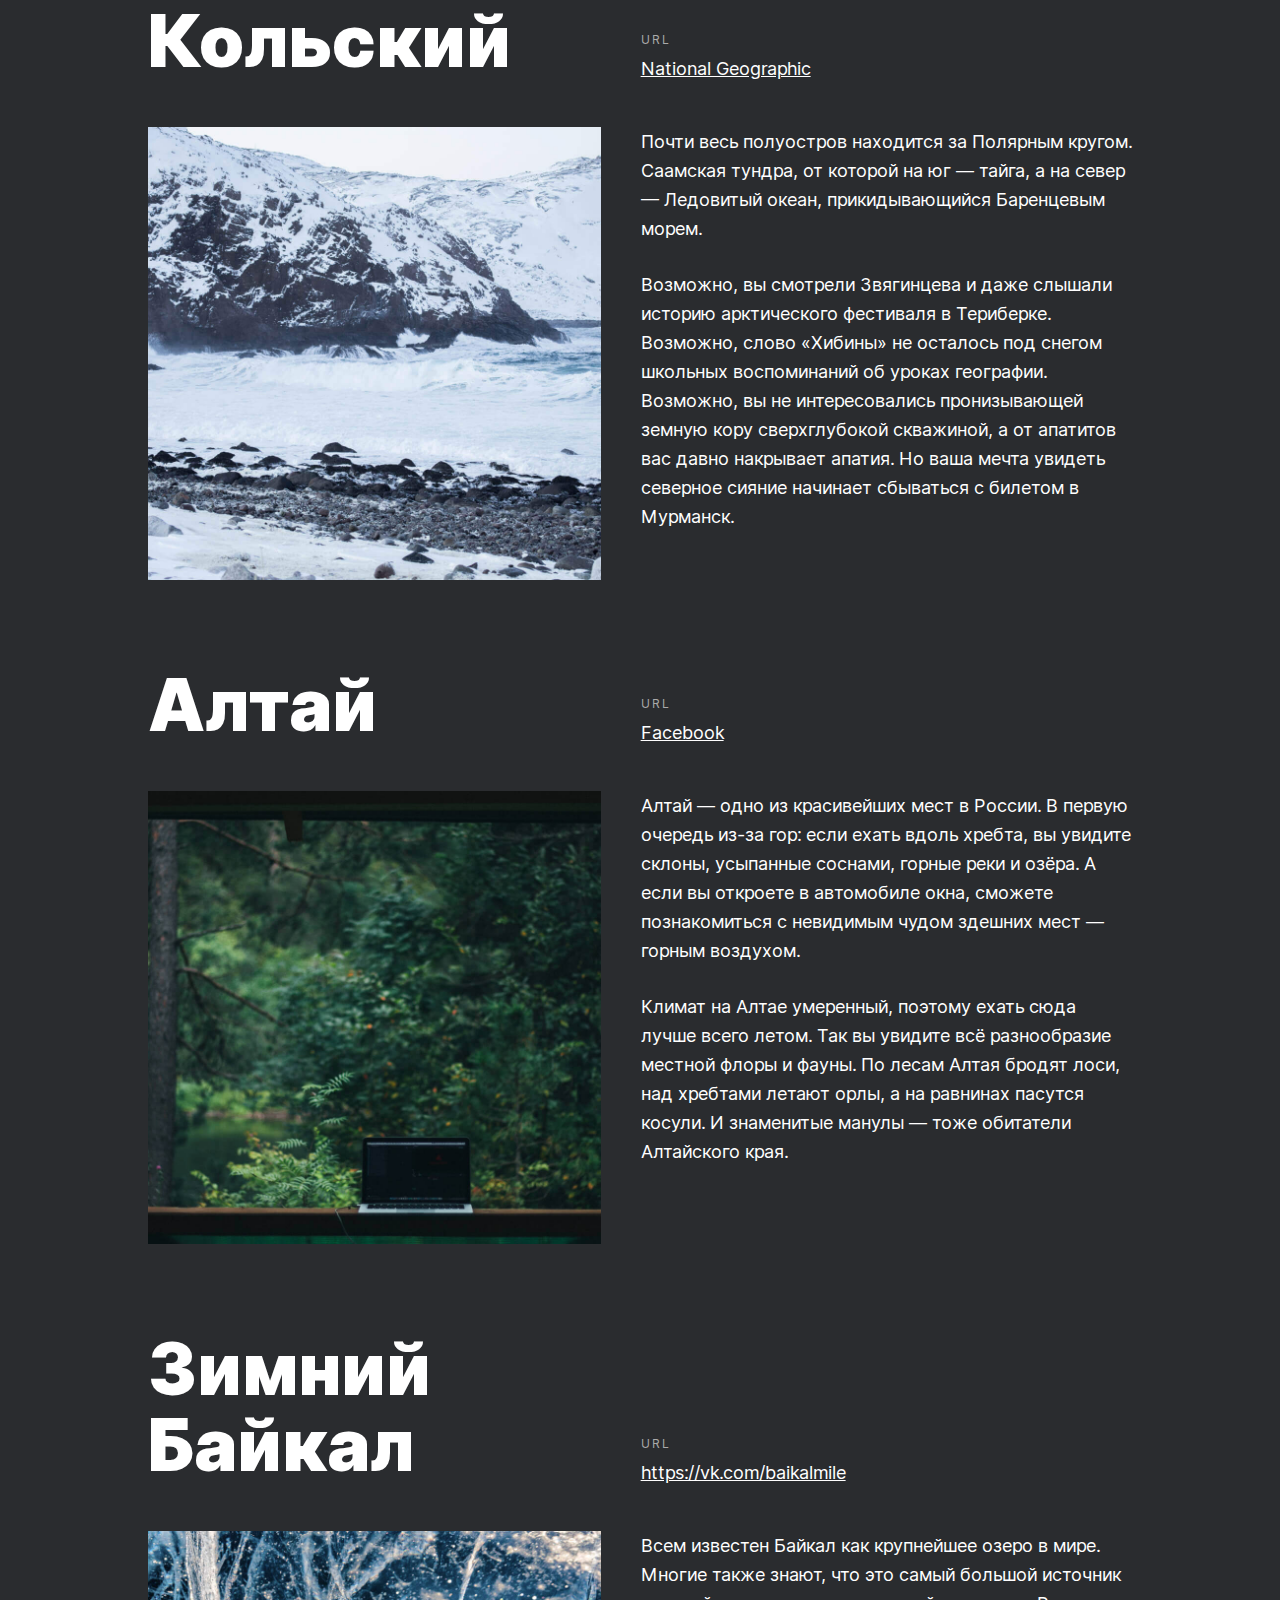
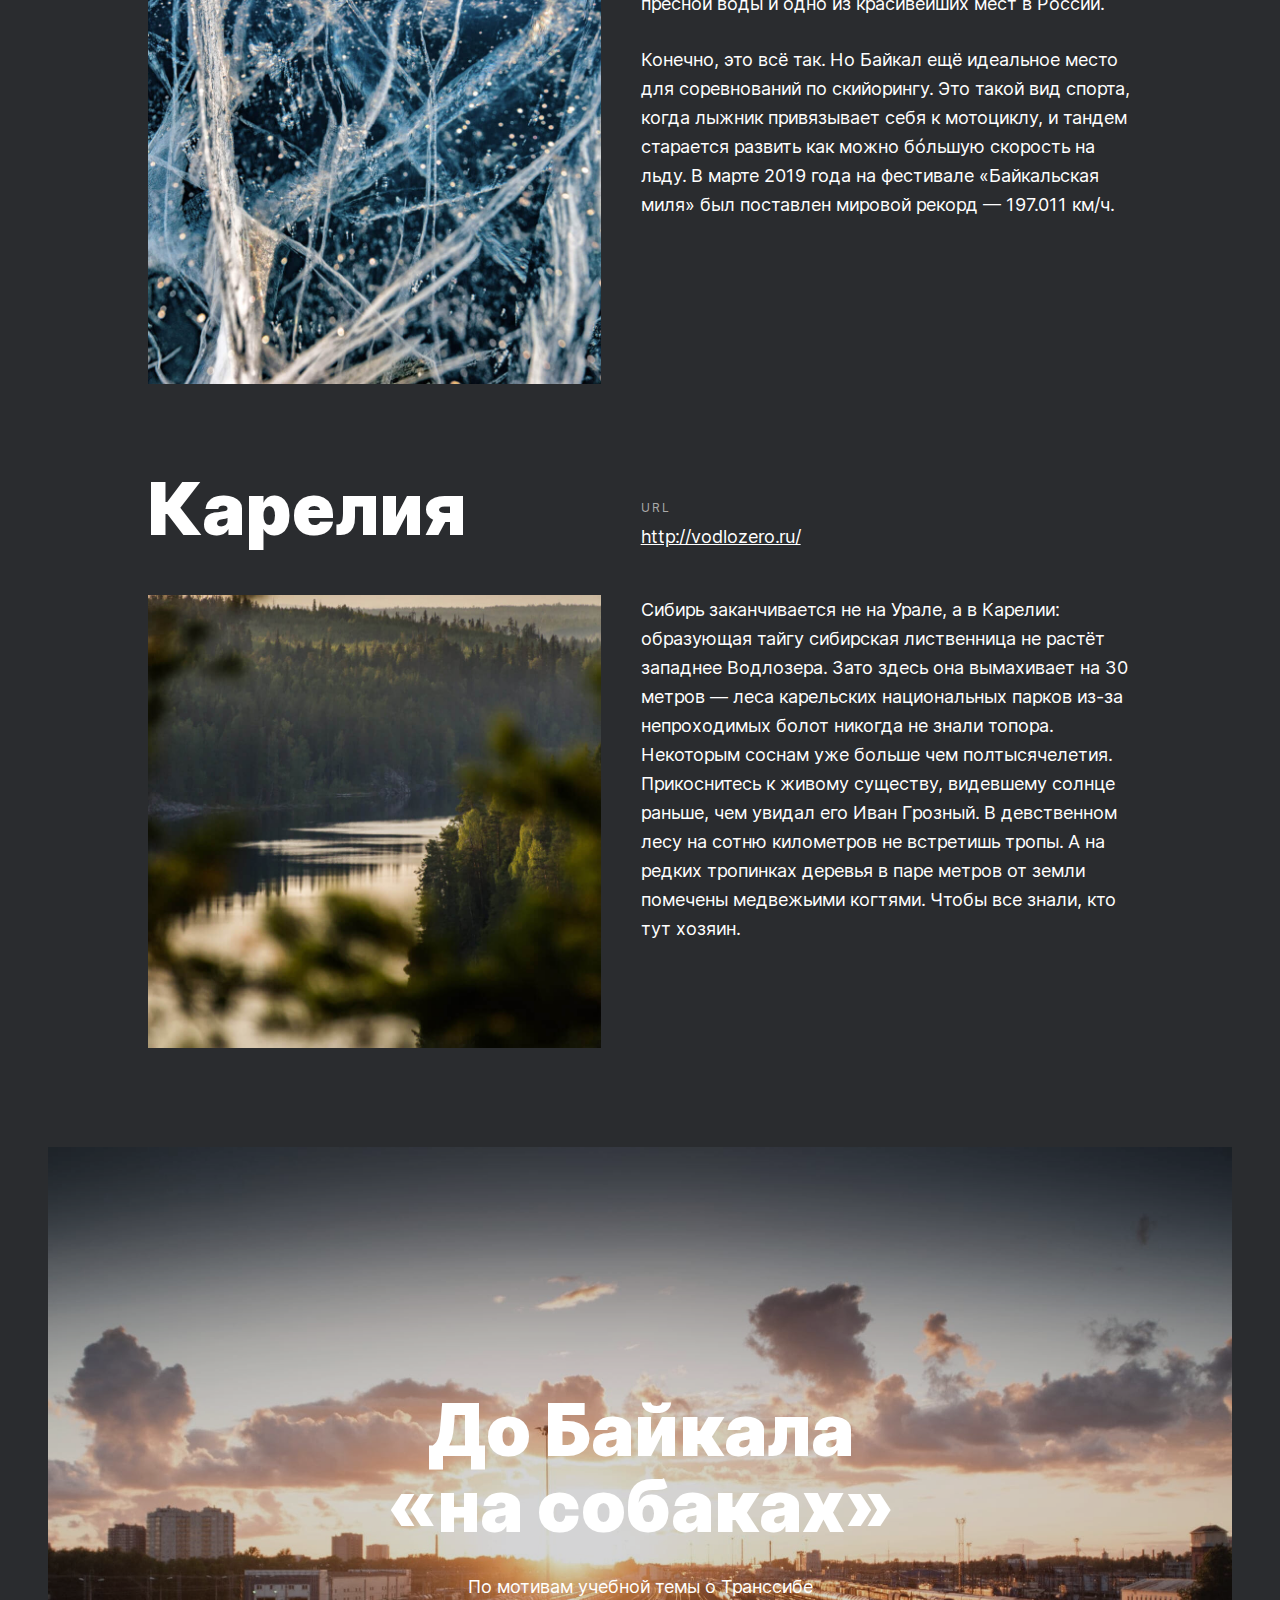
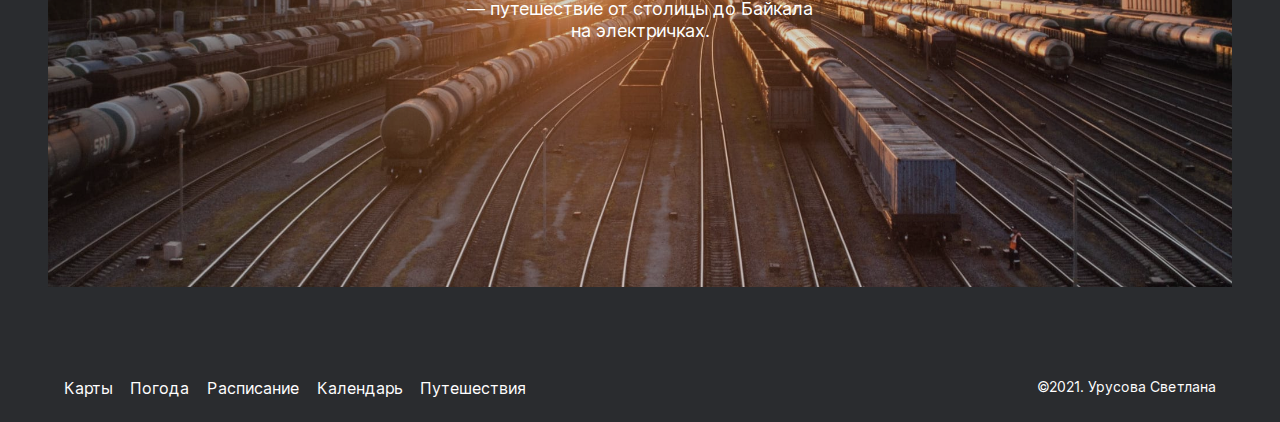
==== commit 2d140c51: "pr3.1" ====
--- a/index.html
+++ b/index.html
@@ -21,10 +21,10 @@
       <section class="lead">
           <h1 class="lead__title">Путешествия по России</h1>
           <p class="lead__subtitle">Настоящая страна не в выпусках новостей, а здесь.</p>
-          <div class="lead__maps">
-            <img class="lead__image" src="./images/lead-polka.png" alt="Полка">
-            <p class="lead__caption">ваша полка — верхняя</p>
-          </div>
+          <figure class="lead__maps">
+            <img class="lead__image" src="./images/lead-polka.jpg" alt="Полка">
+            <figcaption class="lead__caption">ваша полка — верхняя</figcaption>
+          </figure>
       </section>
 
       <section class="intro">
@@ -35,7 +35,7 @@
               Как, например, Вера Башмакова — смелая молодая мама, которая взяла в охапку троих детей, усадила их в свою «Ладу» и проехала 20 тысяч километров по родной стране. 
               Мы выбрали и описали некоторые интересные места, достойные вашего отпуска.</p>
               <ul class="intro__list">
-                <li>Часовых поясов 11</li>
+                <li>Часовых поясов <span class="intro__number">11</span></li>
                 <li>Объектов природного наследия ЮНЕСКО <span class="intro__number">12</span></li>
                 <li>Объектов культурного наследия ЮНЕСКО <span class="intro__number">16</span></li>
                 <li>Природных заповедников <span class="intro__number">105</span></li>
@@ -163,8 +163,8 @@
       </section>
 
       <section class="cover">
-        <a class="cover__overlay" href="https://stampsy.com/na-elektrichkakh-do-baikala" target="_blank">
-          <h1 class="cover__title" >До Байкала «на собаках»</h1>
+        <a class="cover__link" href="https://stampsy.com/na-elektrichkakh-do-baikala" target="_blank">
+          <h2 class="cover__title" >До Байкала «на собаках»</h2>
           <p class="cover__subtitle">По мотивам учебной темы о Транссибе — путешествие от столицы до Байкала на электричках.</p>
         </a>
       </section>
--- a/pages/index.css
+++ b/pages/index.css
@@ -33,7 +33,8 @@
 @import url(../blocks/place/__text/place__text.css);
 @import url(../blocks/place/__paragraph/place__paragraph.css);
 @import url(../blocks/cover/cover.css);
-@import url(../blocks/cover/__overlay/cover__overlay.css);
+@import url(../blocks/cover/__link/cover__link.css);
+@import url(../blocks/cover/__background/cover__background.css);
 @import url(../blocks/cover/__title/cover__title.css);
 @import url(../blocks/cover/__subtitle/cover__subtitle.css);
 @import url(../blocks/footer/footer.css);
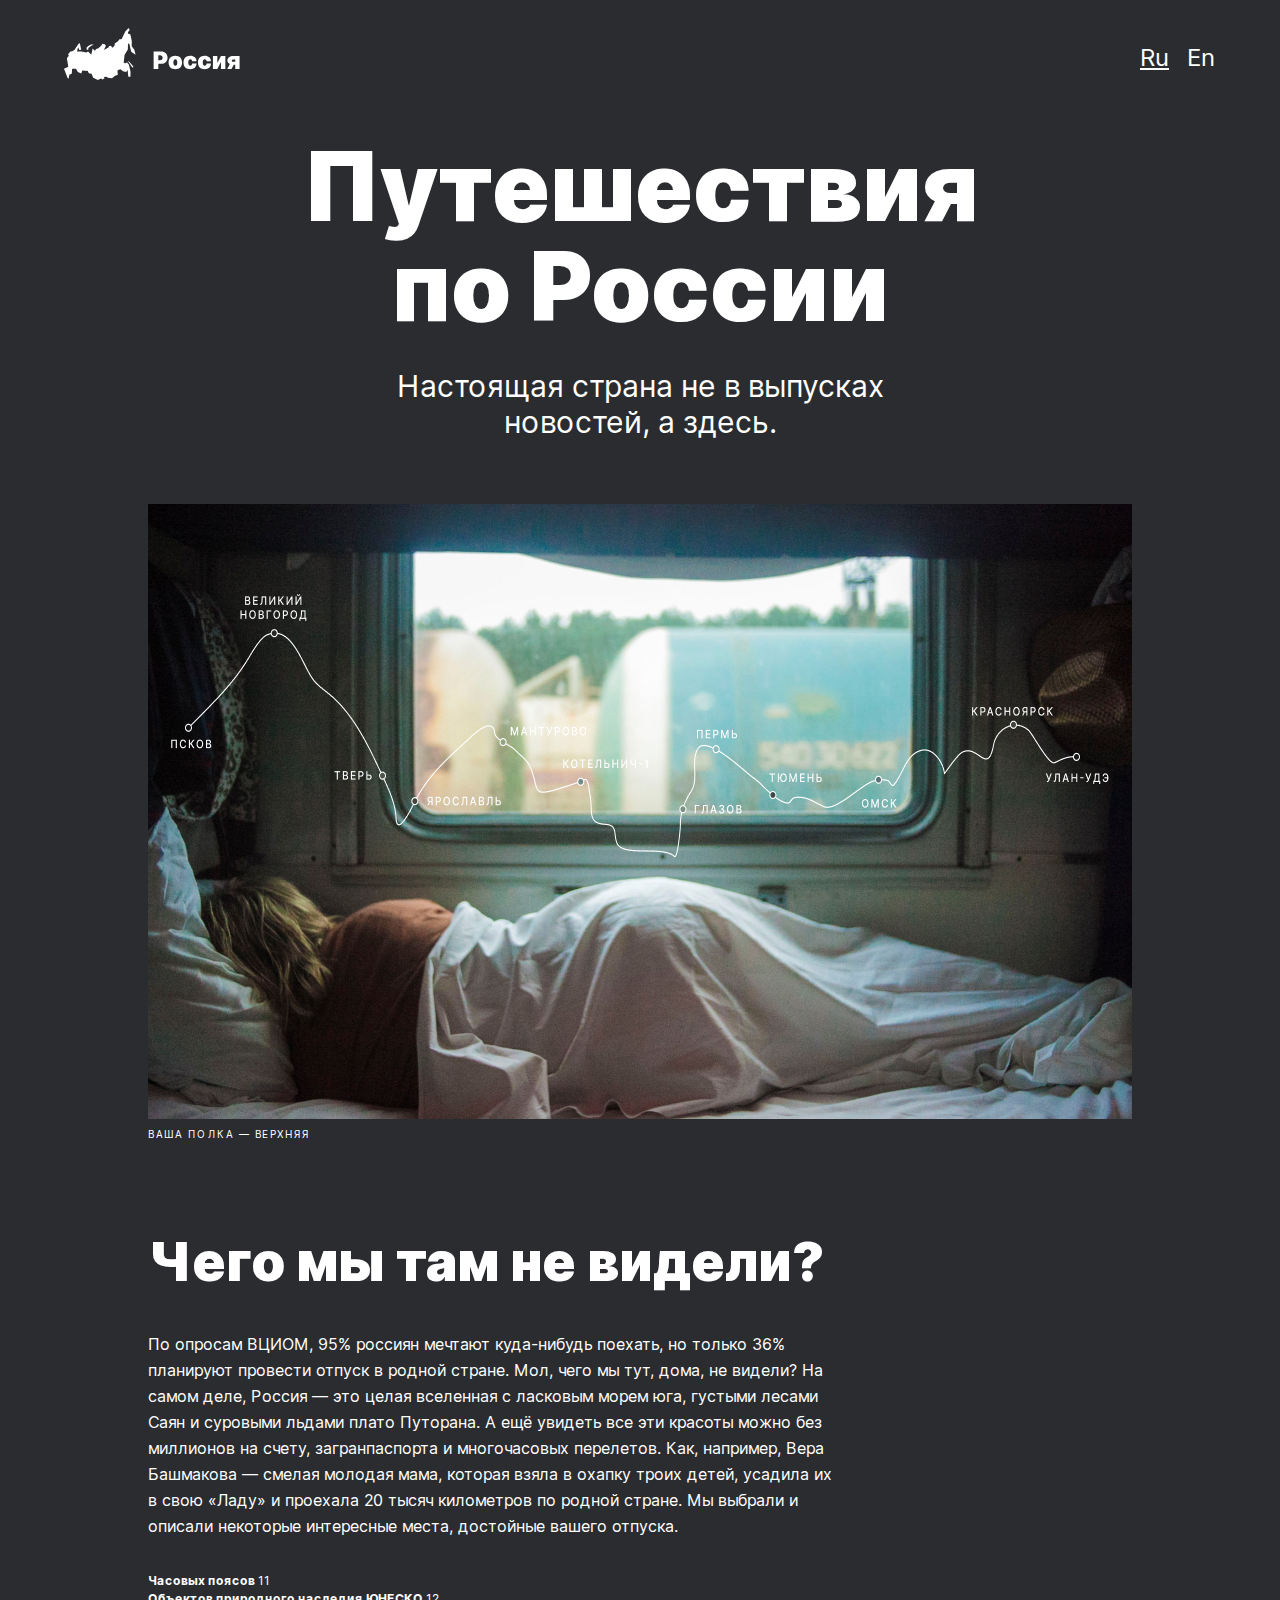
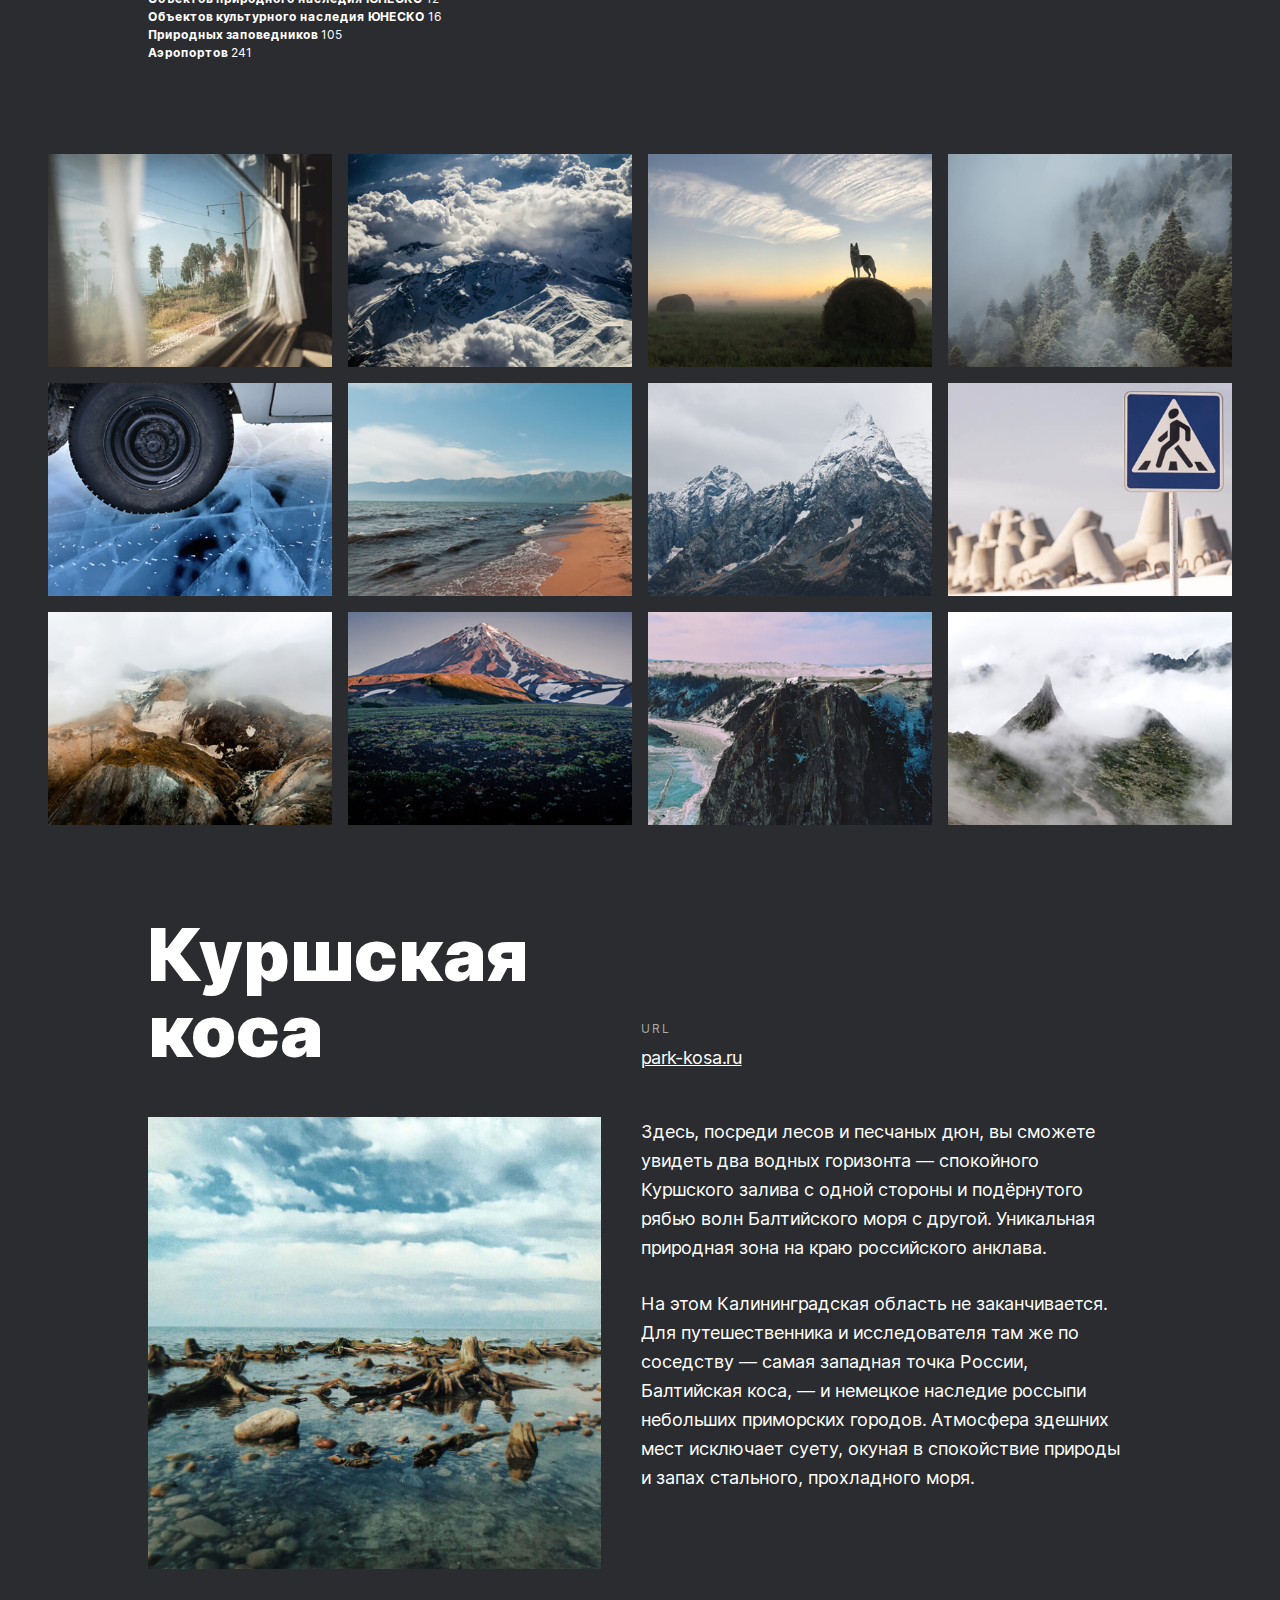
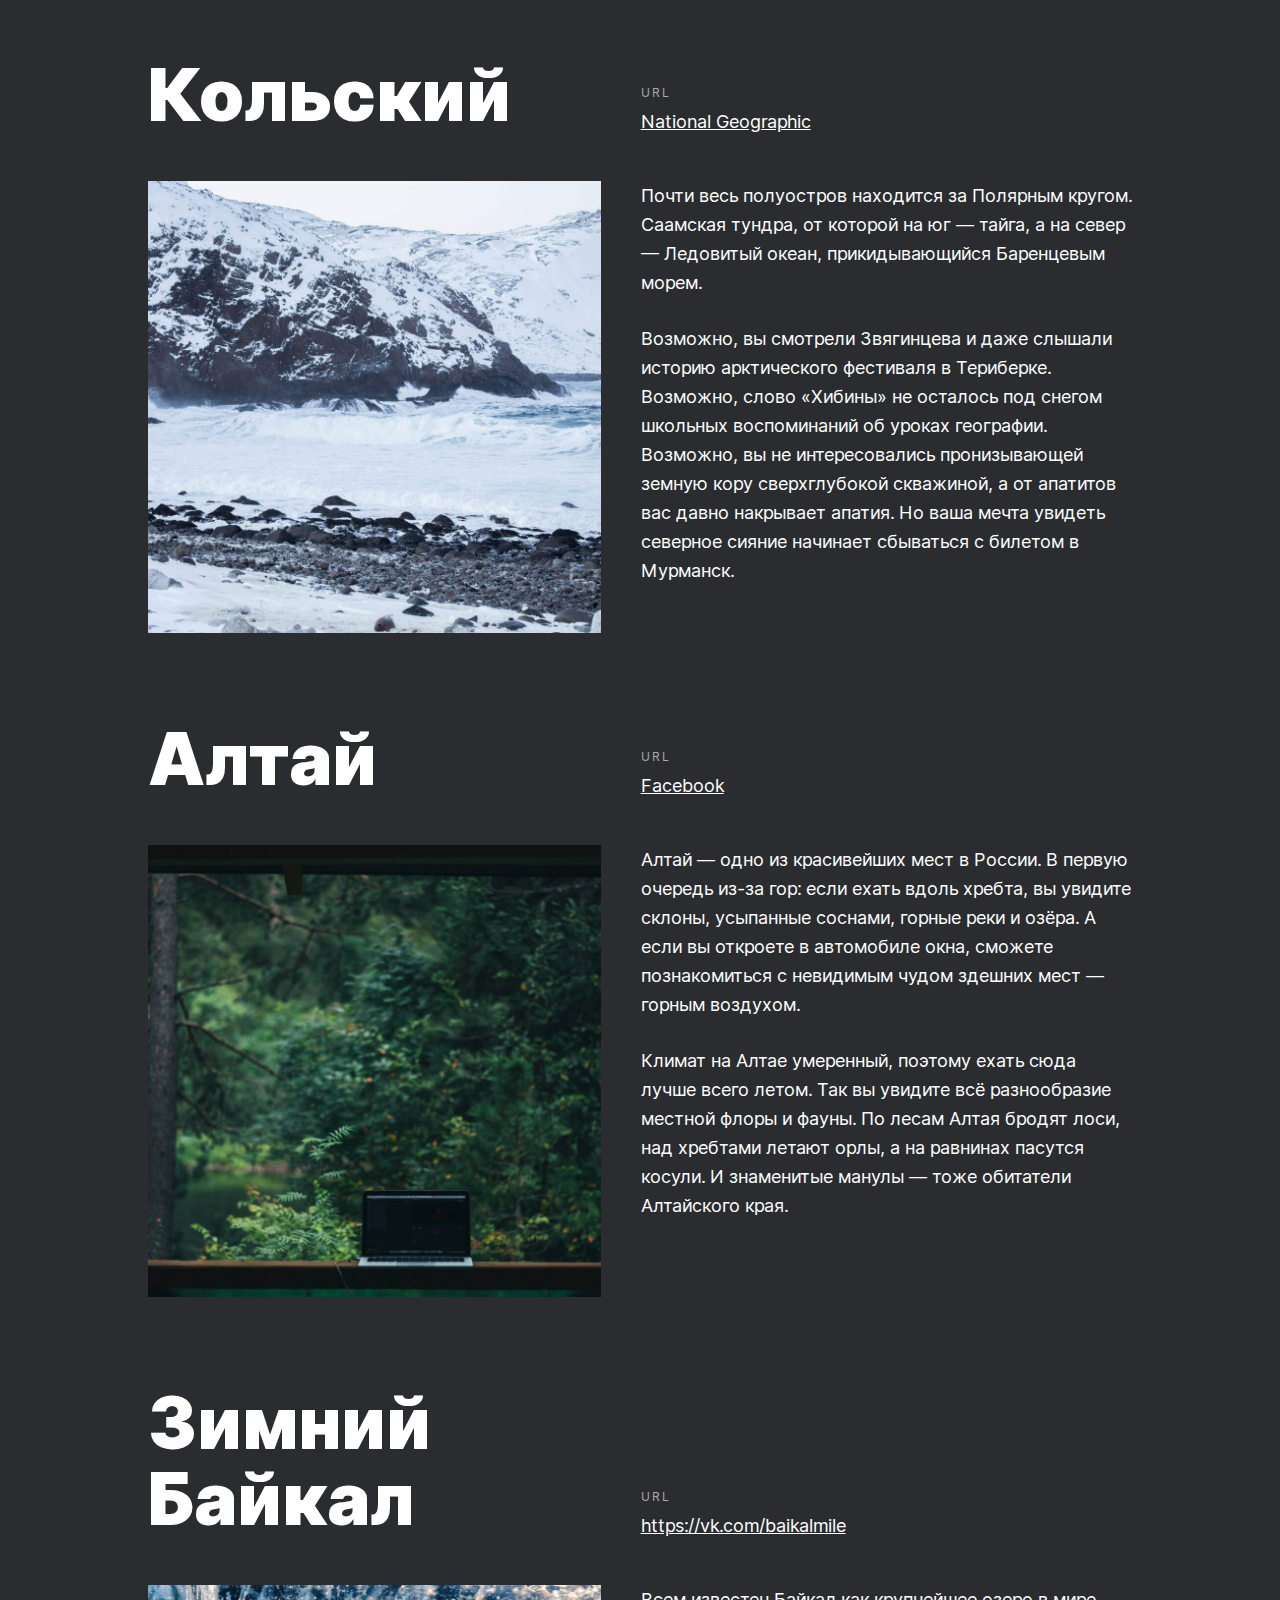
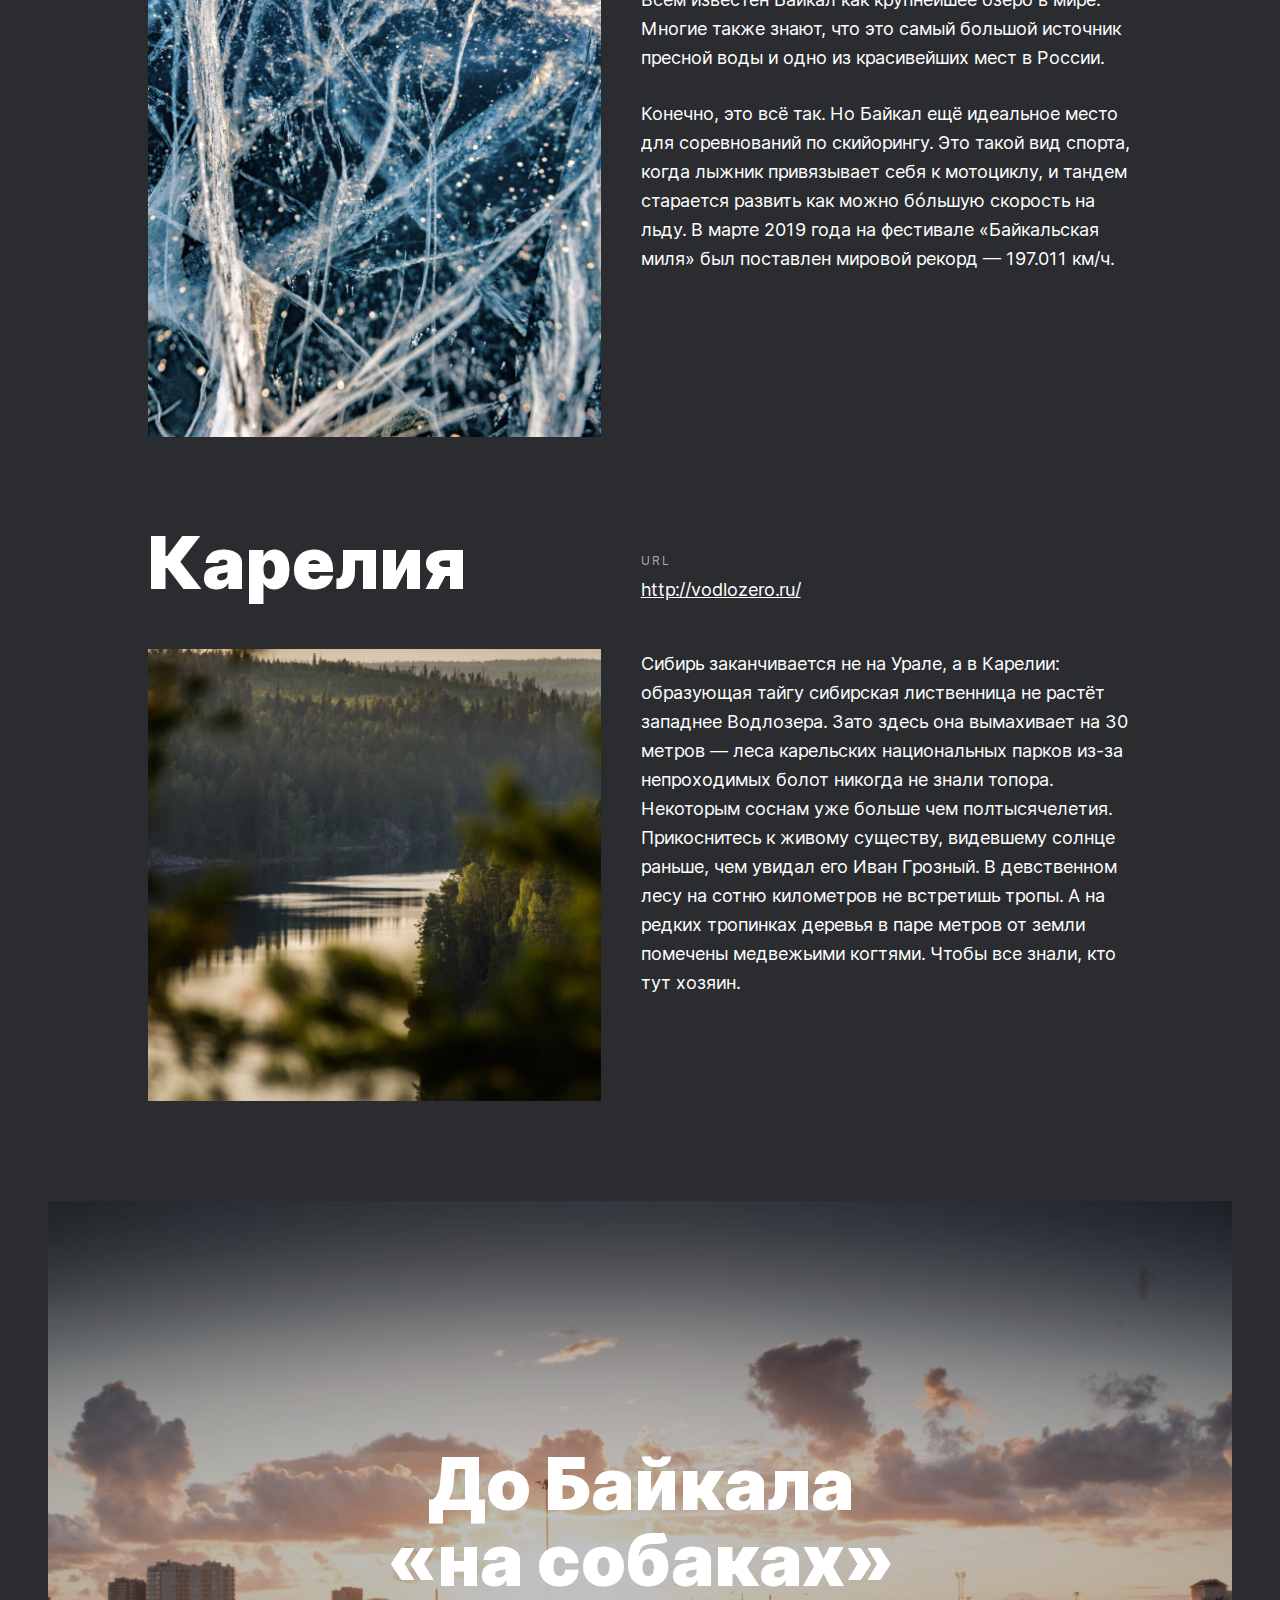
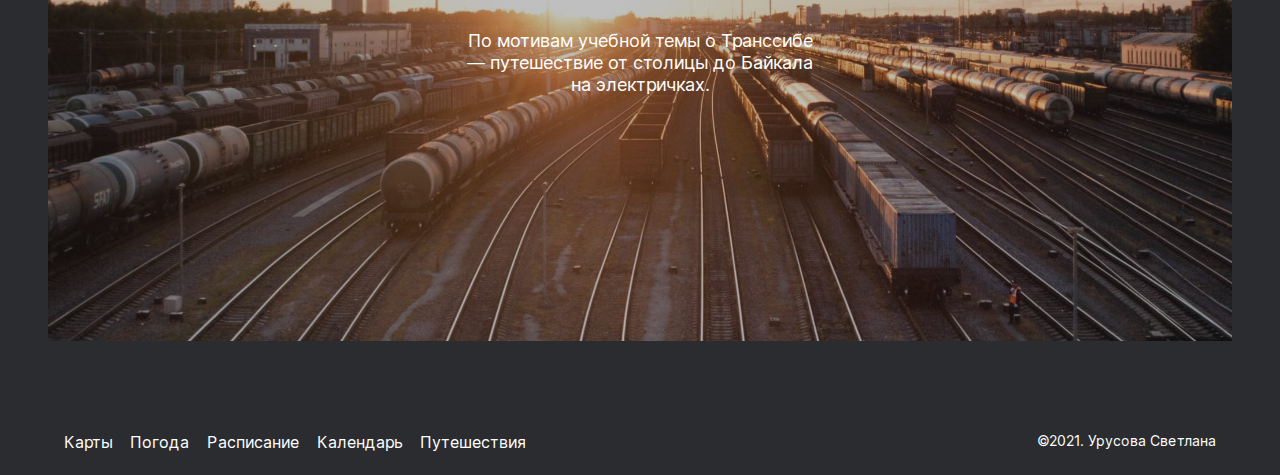
==== commit 5f9dfe89: "PR3.2" ====
--- a/index.html
+++ b/index.html
@@ -13,8 +13,8 @@
     <header class="header">
       <img class="header__logo" src="images/header-logo.svg" alt="Логотип">
       <ul class=header__lang>
-          <li><a class="header__lang-link header__lang-link_active" href="#" target="_blank">Ru</a></li>
-          <li><a class="header__lang-link" href="#" target="_blank">En</a></li>
+          <li><a class="header__lang-link header__lang-link_active" href="#" target="_self">Ru</a></li>
+          <li><a class="header__lang-link" href="#" target="_self">En</a></li>
     </ul>
     </header>
     <main class="content">
@@ -44,18 +44,18 @@
       </section>
 
       <section class="photo-grid">
-          <img class="photo-grid__item" src="./images/photo-grid-arisa.jpg" alt="Ариса">
-          <img class="photo-grid__item" src="./images/photo-grid-atharva-tulsi.jpg" alt="Атхарва Тулси">
-          <img class="photo-grid__item" src="./images/photo-grid-baikal-2.jpg" alt="Байкал">
-          <img class="photo-grid__item" src="./images/photo-grid-baikal.jpg" alt="Байкал">
-          <img class="photo-grid__item" src="./images/photo-grid-elbrus.jpg" alt="Эльбрус">
-          <img class="photo-grid__item" src="./images/photo-grid-ergaki.jpg" alt="Эргаки">
-          <img class="photo-grid__item" src="./images/photo-grid-kamchatka-1.jpg" alt="Камчатка">
-          <img class="photo-grid__item" src="./images/photo-grid-kamchatka-2.jpg" alt="Камчатка">
-          <img class="photo-grid__item" src="./images/photo-grid-kondratiev.jpg" alt="Кондратьев">
-          <img class="photo-grid__item" src="./images/photo-grid-sochi.jpg" alt="Сочи">
-          <img class="photo-grid__item" src="./images/photo-grid-train.jpg" alt="Поезд">
-          <img class="photo-grid__item" src="./images/photo-grid-tuman.jpg" alt="Туман">
+        <img class="photo-grid__item" src="./images/photo-grid-train.jpg" alt="Поезд">
+        <img class="photo-grid__item" src="./images/photo-grid-atharva-tulsi.jpg" alt="Атхарва Тулси">
+        <img class="photo-grid__item" src="./images/photo-grid-tuman.jpg" alt="Туман">
+        <img class="photo-grid__item" src="./images/photo-grid-sochi.jpg" alt="Сочи">
+        <img class="photo-grid__item" src="./images/photo-grid-arisa.jpg" alt="Ариса">
+        <img class="photo-grid__item" src="./images/photo-grid-baikal.jpg" alt="Байкал">
+        <img class="photo-grid__item" src="./images/photo-grid-elbrus.jpg" alt="Эльбрус">
+        <img class="photo-grid__item" src="./images/photo-grid-kondratiev.jpg" alt="Кондратьев">
+        <img class="photo-grid__item" src="./images/photo-grid-kamchatka-1.jpg" alt="Камчатка">
+        <img class="photo-grid__item" src="./images/photo-grid-kamchatka-2.jpg" alt="Камчатка">
+        <img class="photo-grid__item" src="./images/photo-grid-baikal-2.jpg" alt="Байкал">
+        <img class="photo-grid__item" src="./images/photo-grid-ergaki.jpg" alt="Эргаки">
       </section>
 
       <section class="places">
--- a/pages/index.css
+++ b/pages/index.css
@@ -34,7 +34,6 @@
 @import url(../blocks/place/__paragraph/place__paragraph.css);
 @import url(../blocks/cover/cover.css);
 @import url(../blocks/cover/__link/cover__link.css);
-@import url(../blocks/cover/__background/cover__background.css);
 @import url(../blocks/cover/__title/cover__title.css);
 @import url(../blocks/cover/__subtitle/cover__subtitle.css);
 @import url(../blocks/footer/footer.css);
